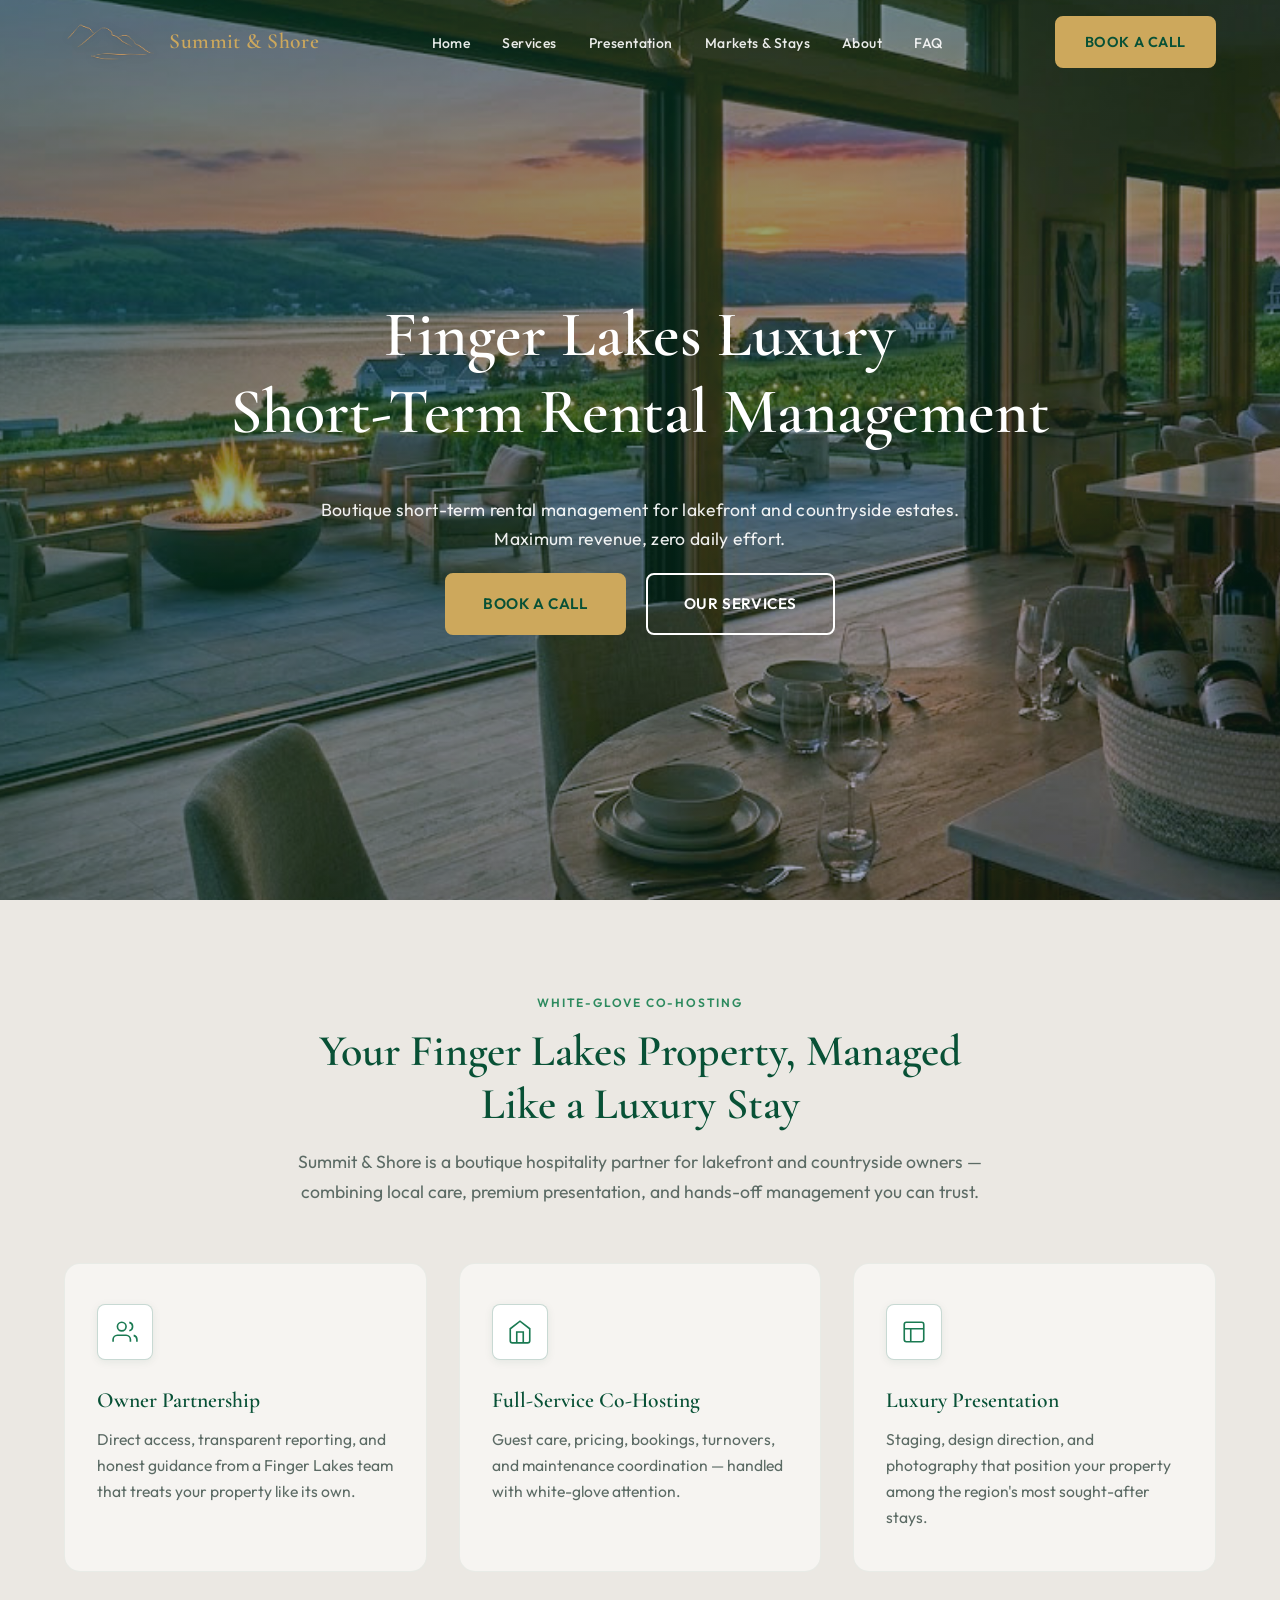
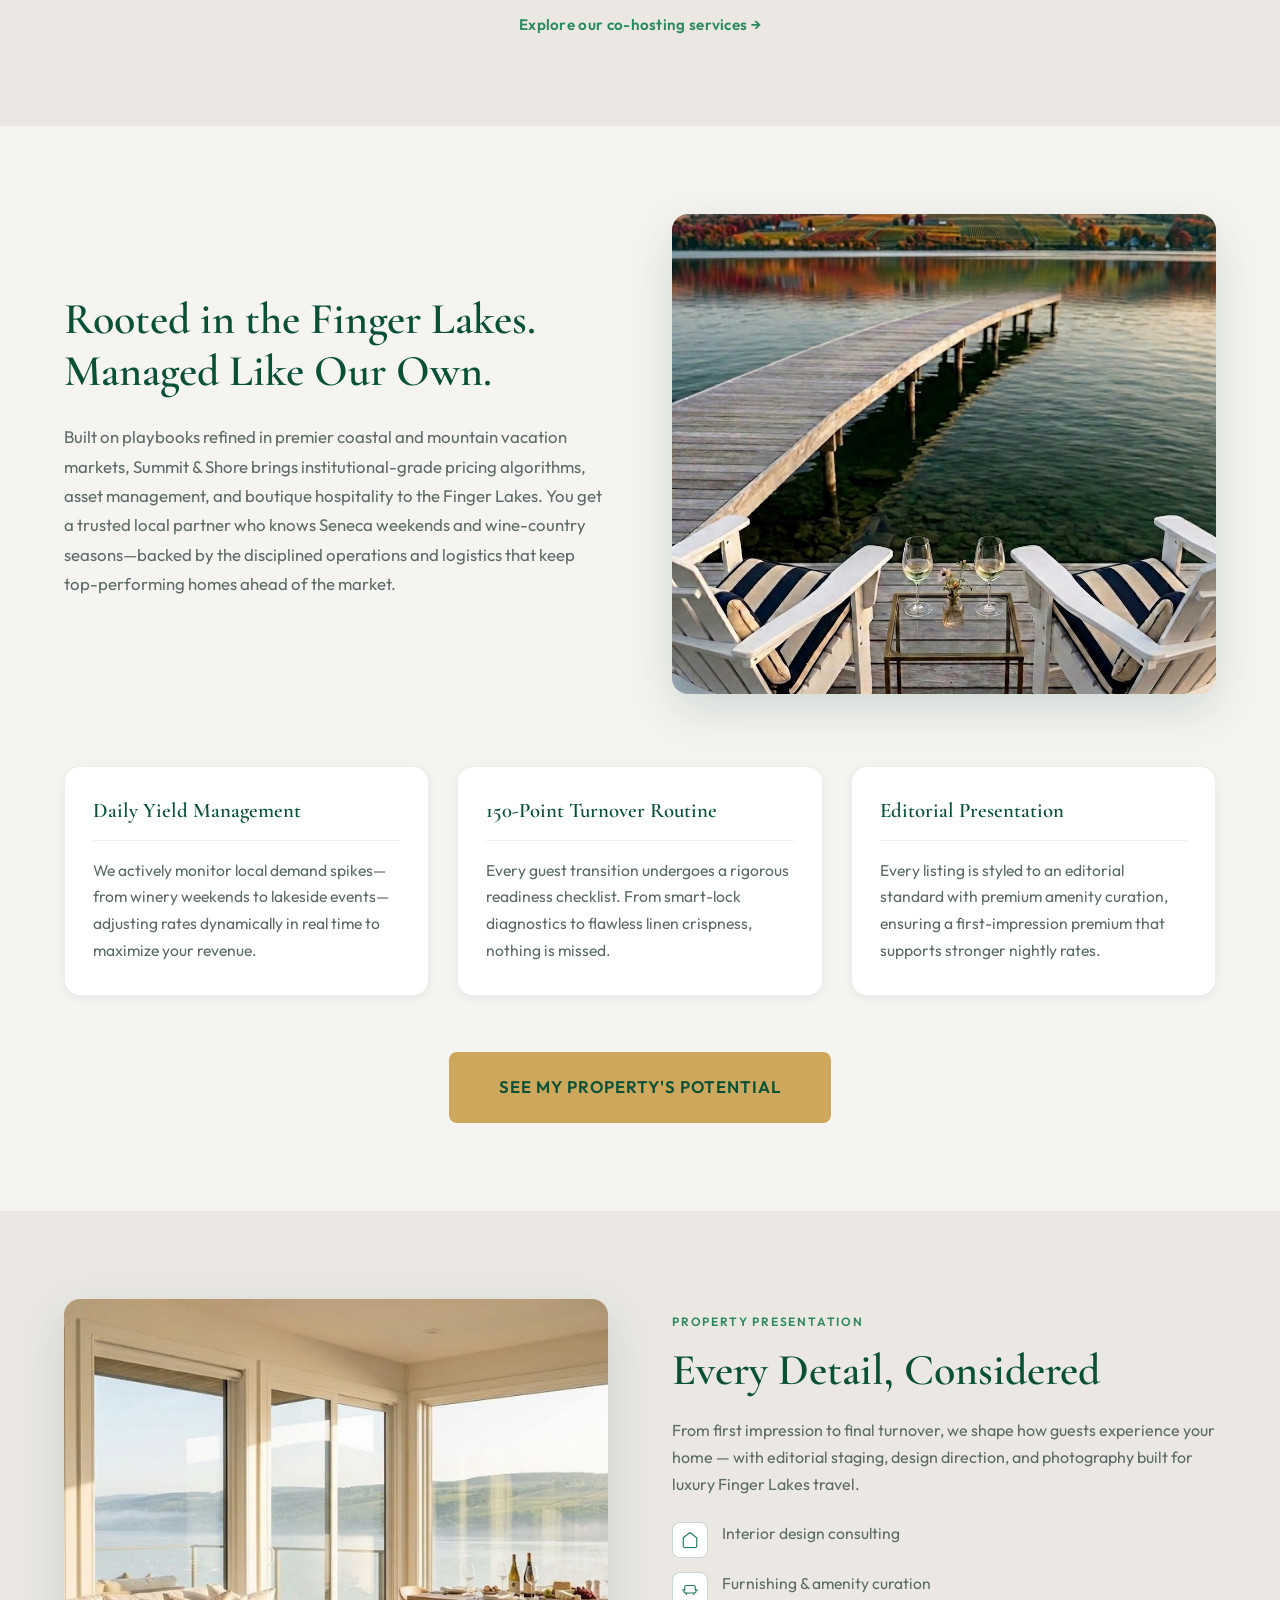
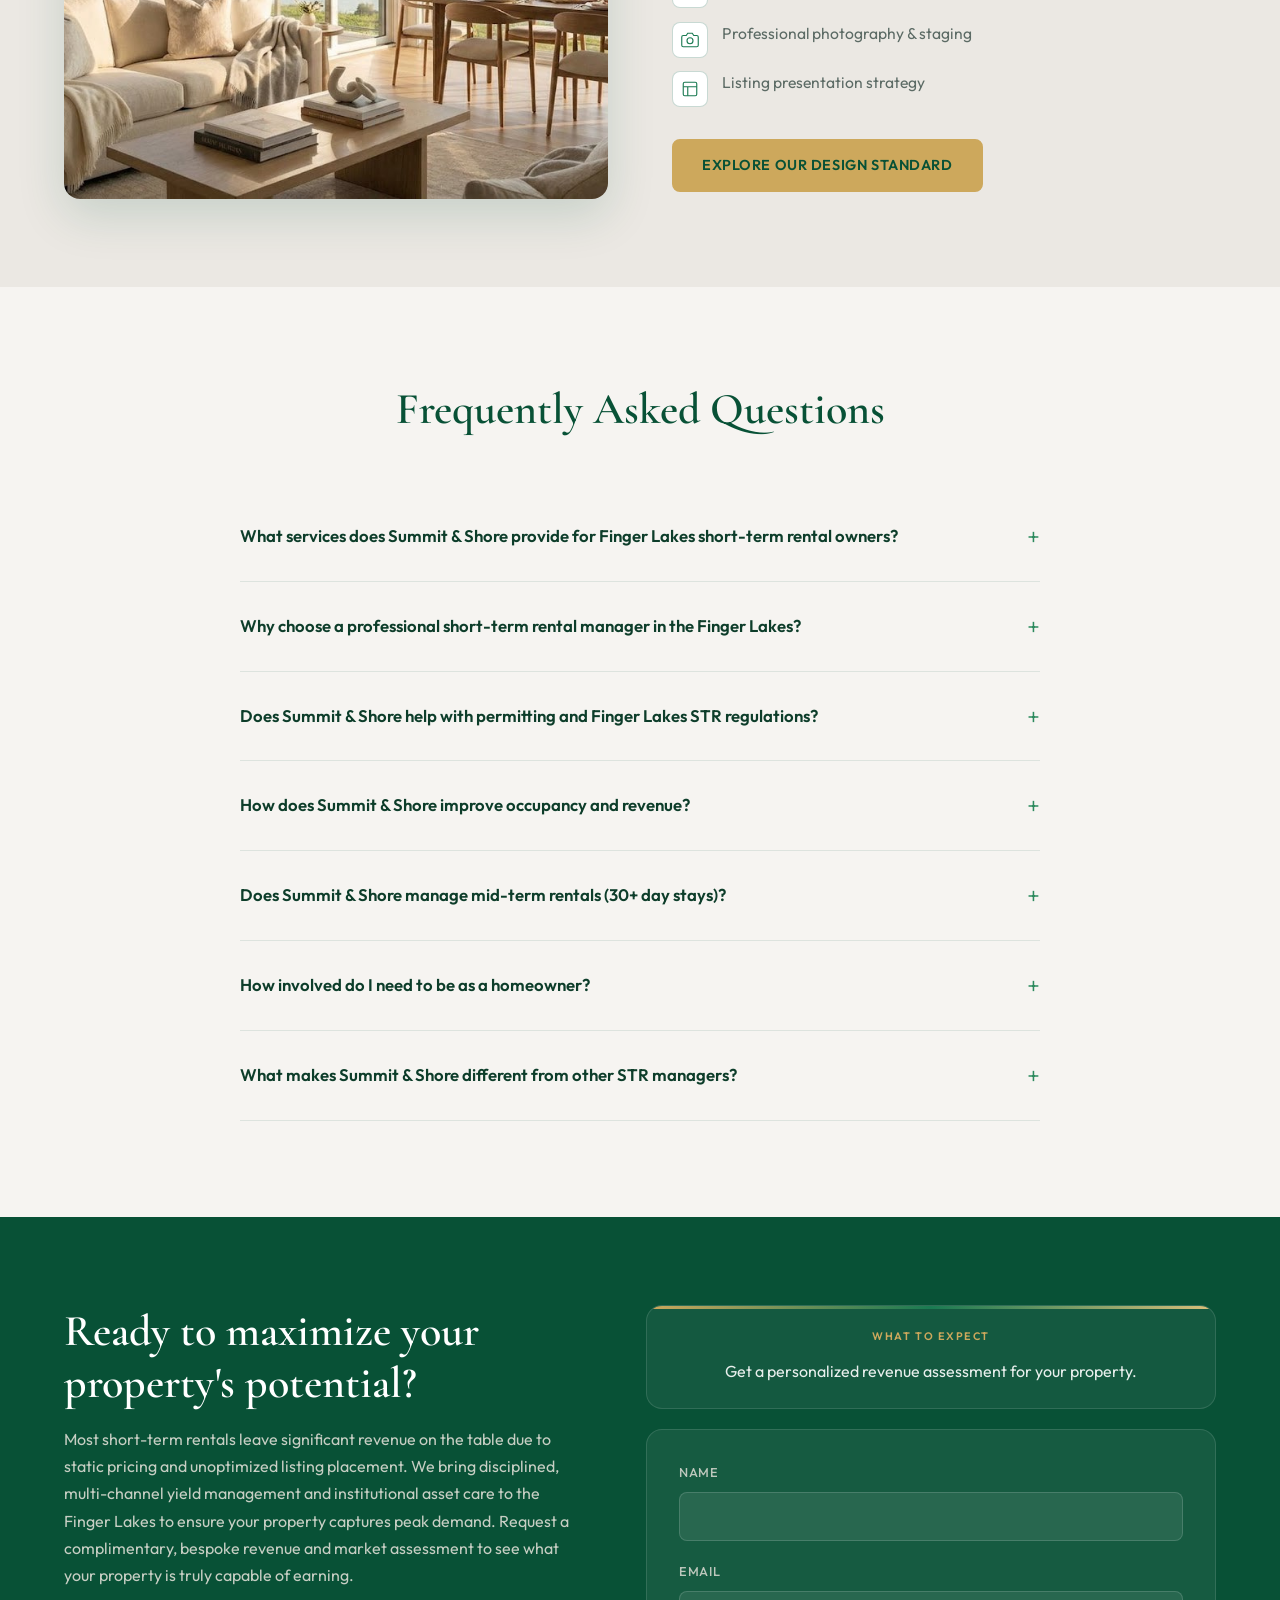
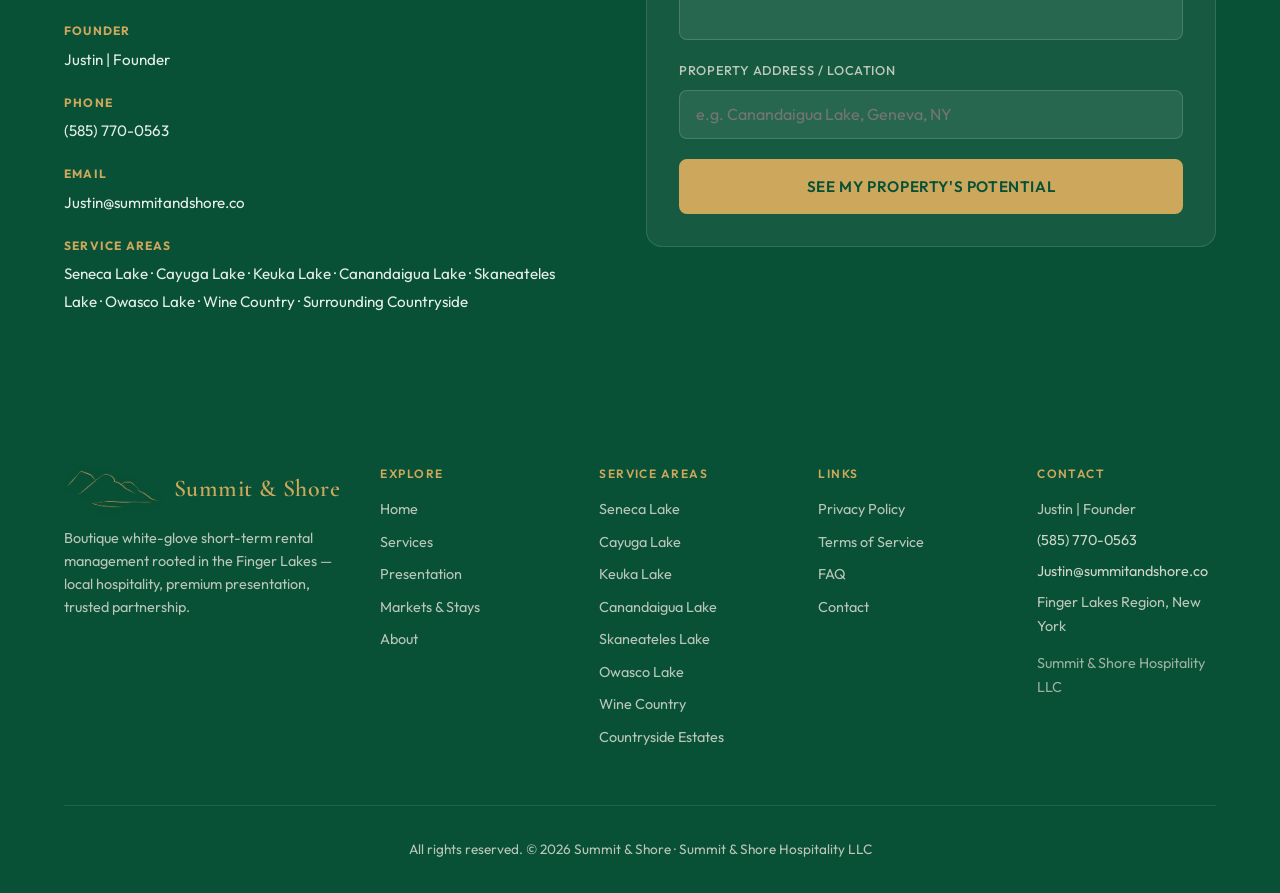
==== index.html @ cdb7ca3e "final changes with owner" ====
<!DOCTYPE html>
<html lang="en">
<head>
  <meta charset="UTF-8">
  <meta name="viewport" content="width=device-width, initial-scale=1.0">
  <meta name="description" content="Summit & Shore — boutique white-glove short-term rental management in the Finger Lakes. Local hospitality, premium presentation, and trusted partnership for lakefront property owners.">
  <title>Summit & Shore | Finger Lakes Short-Term Rental Management</title>
  <link rel="preconnect" href="https://fonts.googleapis.com">
  <link rel="preconnect" href="https://fonts.gstatic.com" crossorigin>
  <link href="https://fonts.googleapis.com/css2?family=Cormorant+Garamond:ital,wght@0,400;0,600;0,700;1,400&family=Outfit:wght@300;400;500;600;700&display=swap" rel="stylesheet">
  <link rel="stylesheet" href="styles.css">
</head>
<body>
  <header class="header" id="header">
    <nav class="nav container">
      <a href="index.html" class="logo">
        <span class="logo-icon-wrap" aria-hidden="true">
          <img src="images/logo-header.png" alt="" class="logo-icon" height="42">
        </span>
        <span class="logo-text">Summit &amp; Shore</span>
      </a>
      <button class="nav-toggle" id="navToggle" aria-label="Toggle menu">
        <span></span><span></span><span></span>
      </button>
      <ul class="nav-links" id="navLinks">
        <li><a href="index.html">Home</a></li>
        <li><a href="services.html">Services</a></li>
        <li><a href="presentation.html">Presentation</a></li>
        <li><a href="markets.html">Markets &amp; Stays</a></li>
        <li><a href="about.html">About</a></li>
        <li><a href="#faq">FAQ</a></li>
      </ul>
      <a href="#contact" class="btn btn-primary nav-cta">Book a Call</a>
    </nav>
  </header>

  <section class="hero" id="home">
    <div class="hero-bg">
      <img
        src="images/Sunset pic homepage.jpg"
        alt="Luxury lakeside vacation rental at sunset with indoor-outdoor living space, fire pit, and vineyard views, Finger Lakes"
        loading="eager"
      >
    </div>
    <div class="hero-overlay"></div>
    <div class="hero-content container">
      <h1>Finger Lakes Luxury<br>Short-Term Rental Management</h1>
      <p class="hero-eyebrow">Boutique short-term rental management for lakefront and countryside estates. Maximum revenue, zero daily effort.</p>
      <div class="hero-actions">
        <a href="#contact" class="btn btn-primary btn-lg">Book a Call</a>
        <a href="services.html" class="btn btn-outline btn-lg">Our Services</a>
      </div>
    </div>
  </section>

  <section class="owner-services section section-alt" id="cohosting">
    <div class="container">
      <div class="section-header centered">
        <span class="section-label">White-Glove Co-Hosting</span>
        <h2>Your Finger Lakes Property, Managed Like a Luxury Stay</h2>
        <p>Summit &amp; Shore is a boutique hospitality partner for lakefront and countryside owners — combining local care, premium presentation, and hands-off management you can trust.</p>
      </div>
      <div class="owner-services-grid">
        <article class="owner-service-card">
          <div class="owner-service-icon">
            <svg viewBox="0 0 24 24" fill="none" stroke="currentColor" stroke-width="1.5"><path d="M17 21v-2a4 4 0 00-4-4H5a4 4 0 00-4 4v2"/><circle cx="9" cy="7" r="4"/><path d="M23 21v-2a4 4 0 00-3-3.87M16 3.13a4 4 0 010 7.75"/></svg>
          </div>
          <h3>Owner Partnership</h3>
          <p>Direct access, transparent reporting, and honest guidance from a Finger Lakes team that treats your property like its own.</p>
        </article>
        <article class="owner-service-card">
          <div class="owner-service-icon">
            <svg viewBox="0 0 24 24" fill="none" stroke="currentColor" stroke-width="1.5"><path d="M3 9l9-7 9 7v11a2 2 0 01-2 2H5a2 2 0 01-2-2z"/><polyline points="9 22 9 12 15 12 15 22"/></svg>
          </div>
          <h3>Full-Service Co-Hosting</h3>
          <p>Guest care, pricing, bookings, turnovers, and maintenance coordination — handled with white-glove attention.</p>
        </article>
        <article class="owner-service-card">
          <div class="owner-service-icon">
            <svg viewBox="0 0 24 24" fill="none" stroke="currentColor" stroke-width="1.5"><rect x="3" y="3" width="18" height="18" rx="2"/><path d="M3 9h18M9 21V9"/></svg>
          </div>
          <h3>Luxury Presentation</h3>
          <p>Staging, design direction, and photography that position your property among the region's most sought-after stays.</p>
        </article>
      </div>
      <p class="owner-services-more"><a href="services.html">Explore our co-hosting services &rarr;</a></p>
    </div>
  </section>

  <section class="intro section" id="advantage">
    <div class="container">
      <div class="intro-grid">
        <div class="intro-content">
          <h2>Rooted in the Finger Lakes. Managed Like Our Own.</h2>
          <p class="intro-lead">Built on playbooks refined in premier coastal and mountain vacation markets, Summit &amp; Shore brings institutional-grade pricing algorithms, asset management, and boutique hospitality to the Finger Lakes. You get a trusted local partner who knows Seneca weekends and wine-country seasons—backed by the disciplined operations and logistics that keep top-performing homes ahead of the market.</p>
        </div>
        <div class="intro-image">
          <img src="images/lake and dock view empty chairs.jpg" alt="Lakefront dock with empty chairs overlooking the water, Finger Lakes" loading="lazy">
        </div>
      </div>

      <div class="advantage-cards-simple">
        <article class="advantage-simple-card">
          <h3>Daily Yield Management</h3>
          <p>We actively monitor local demand spikes—from winery weekends to lakeside events—adjusting rates dynamically in real time to maximize your revenue.</p>
        </article>
        <article class="advantage-simple-card">
          <h3>150-Point Turnover Routine</h3>
          <p>Every guest transition undergoes a rigorous readiness checklist. From smart-lock diagnostics to flawless linen crispness, nothing is missed.</p>
        </article>
        <article class="advantage-simple-card">
          <h3>Editorial Presentation</h3>
          <p>Every listing is styled to an editorial standard with premium amenity curation, ensuring a first-impression premium that supports stronger nightly rates.</p>
        </article>
      </div>

      <div class="intro-cta">
        <a href="#contact" class="btn btn-primary intro-cta-btn">See My Property's Potential</a>
      </div>
    </div>
  </section>

  <!-- Internal revenue tool: preserved for private use; hidden from public navigation -->
  <section class="revenue section section-dark internal-only" id="calculator" aria-hidden="true">
    <div class="container">
      <div class="calculator-intro">
        <span class="section-label">Property Revenue Evaluation</span>
        <h2>Estimate Your Finger Lakes Rental Revenue</h2>
        <p>See how much your lakefront or countryside property could earn as a short-term rental. Adjust the inputs below for a personalized projection — then compare self-management vs. professional co-hosting with Summit &amp; Shore.</p>
      </div>

      <div class="revenue-stats-row">
        <div class="revenue-stat">
          <span class="stat-number">20–30%</span>
          <span class="stat-label">Average revenue increase with our management</span>
        </div>
        <div class="revenue-stat">
          <span class="stat-number">Top 5–10%</span>
          <span class="stat-label">Listing performance target</span>
        </div>
        <div class="revenue-stat">
          <span class="stat-number">24/7</span>
          <span class="stat-label">Guest response &amp; support</span>
        </div>
      </div>

      <div class="calculator-panel">
        <form class="calculator-form" id="propertyCalculator" novalidate>
          <h3>Your Property Details</h3>

          <div class="calc-field">
            <label for="calcMarket">Market / Location</label>
            <select id="calcMarket" name="market" required>
              <option value="seneca">Seneca Lake</option>
              <option value="cayuga">Cayuga Lake</option>
              <option value="keuka">Keuka Lake</option>
              <option value="canandaigua">Canandaigua Lake</option>
              <option value="skaneateles">Skaneateles Lake</option>
              <option value="owasco">Owasco Lake</option>
              <option value="wine">Wine Country (Inland)</option>
              <option value="countryside">Countryside / Rural</option>
            </select>
          </div>

          <div class="calc-row">
            <div class="calc-field">
              <label for="calcBedrooms">Bedrooms</label>
              <select id="calcBedrooms" name="bedrooms">
                <option value="1">1</option>
                <option value="2">2</option>
                <option value="3" selected>3</option>
                <option value="4">4</option>
                <option value="5">5</option>
                <option value="6">6+</option>
              </select>
            </div>
            <div class="calc-field">
              <label for="calcBathrooms">Bathrooms</label>
              <select id="calcBathrooms" name="bathrooms">
                <option value="1">1</option>
                <option value="1.5">1.5</option>
                <option value="2" selected>2</option>
                <option value="2.5">2.5</option>
                <option value="3">3</option>
                <option value="4">4+</option>
              </select>
            </div>
          </div>

          <fieldset class="calc-amenities">
            <legend>Property Features</legend>
            <label class="calc-check">
              <input type="checkbox" id="calcLakefront" name="lakefront">
              <span>Lakefront / Direct water access</span>
            </label>
            <label class="calc-check">
              <input type="checkbox" id="calcDock" name="dock">
              <span>Private dock or beach</span>
            </label>
            <label class="calc-check">
              <input type="checkbox" id="calcHotTub" name="hotTub">
              <span>Hot tub</span>
            </label>
            <label class="calc-check">
              <input type="checkbox" id="calcFirePit" name="firePit">
              <span>Fire pit &amp; outdoor living</span>
            </label>
          </fieldset>

          <div class="calc-slider-field">
            <div class="calc-slider-header">
              <label for="calcOccupancy">Occupancy Rate</label>
              <span class="calc-slider-value" id="calcOccupancyValue">58%</span>
            </div>
            <input type="range" id="calcOccupancy" name="occupancy" min="30" max="85" value="58" step="1">
            <p class="calc-hint">Finger Lakes properties typically range 45–70% annually depending on location and seasonality.</p>
          </div>

          <div class="calc-slider-field">
            <div class="calc-slider-header">
              <label for="calcNightlyRate">Average Nightly Rate</label>
              <span class="calc-slider-value" id="calcNightlyRateValue">$245</span>
            </div>
            <input type="range" id="calcNightlyRate" name="nightlyRate" min="75" max="750" value="245" step="5">
            <p class="calc-hint">Estimated from your market, size, and amenities. Adjust to match your expectations.</p>
          </div>

          <div class="calc-slider-field">
            <div class="calc-slider-header">
              <label for="calcAvgStay">Average Length of Stay</label>
              <span class="calc-slider-value" id="calcAvgStayValue">3.2 nights</span>
            </div>
            <input type="range" id="calcAvgStay" name="avgStay" min="2" max="7" value="3.2" step="0.1">
          </div>

          <button type="button" class="calc-reset btn btn-outline btn-sm" id="calcReset">Reset to market estimate</button>
        </form>

        <div class="calculator-results" id="calculatorResults">
          <h3>Your Revenue Projection</h3>

          <div class="calc-result-primary">
            <span class="calc-result-label">Estimated Gross Annual Revenue</span>
            <span class="calc-result-amount" id="resultGrossAnnual">$51,884</span>
            <span class="calc-result-sub" id="resultGrossMonthly">≈ $4,324 / month</span>
          </div>

          <div class="calc-result-grid">
            <div class="calc-result-item">
              <span class="calc-result-item-label">Booked Nights</span>
              <span class="calc-result-item-value" id="resultBookedNights">212</span>
            </div>
            <div class="calc-result-item">
              <span class="calc-result-item-label">Avg. Nightly Rate</span>
              <span class="calc-result-item-value" id="resultNightlyRate">$245</span>
            </div>
            <div class="calc-result-item">
              <span class="calc-result-item-label">Occupancy</span>
              <span class="calc-result-item-value" id="resultOccupancy">58%</span>
            </div>
            <div class="calc-result-item">
              <span class="calc-result-item-label">Est. Reservations</span>
              <span class="calc-result-item-value" id="resultReservations">66</span>
            </div>
          </div>

          <div class="calc-comparison">
            <div class="calc-comparison-card calc-comparison-self">
              <h4>Self-Managed Estimate</h4>
              <p class="calc-comparison-amount" id="resultSelfNet">$38,913</p>
              <p class="calc-comparison-note">After platform fees, cleaning &amp; upkeep</p>
              <ul class="calc-breakdown" id="resultSelfBreakdown"></ul>
            </div>
            <div class="calc-comparison-card calc-comparison-managed highlight">
              <h4>With Summit &amp; Shore</h4>
              <p class="calc-comparison-amount" id="resultManagedNet">$50,456</p>
              <p class="calc-comparison-note">Includes ~25% revenue uplift from professional management</p>
              <ul class="calc-breakdown" id="resultManagedBreakdown"></ul>
              <p class="calc-uplift" id="resultUplift">+$11,543 more per year vs. self-managed</p>
            </div>
          </div>

          <a href="#contact" class="btn btn-primary btn-lg btn-full">Get a Free Property Revenue Evaluation</a>
          <p class="calc-disclaimer">Estimates are for illustrative purposes based on Finger Lakes market benchmarks. Actual results vary by property condition, regulations, seasonality, and listing quality.</p>
        </div>
      </div>
    </div>
  </section>

  <section class="design section section-alt" id="staging">
    <div class="container">
      <div class="design-grid">
        <div class="design-image">
          <img src="images/living room over looking lake 2.jpg" alt="Living room overlooking the lake at a Finger Lakes vacation rental" loading="lazy">
        </div>
        <div class="design-content">
          <span class="section-label">Property Presentation</span>
          <h2>Every Detail, Considered</h2>
          <p>From first impression to final turnover, we shape how guests experience your home — with editorial staging, design direction, and photography built for luxury Finger Lakes travel.</p>
          <ul class="design-list">
            <li>
              <span class="design-list-icon" aria-hidden="true">
                <svg viewBox="0 0 24 24" fill="none" stroke="currentColor" stroke-width="1.5"><path d="M3 9l9-7 9 7v11a2 2 0 01-2 2H5a2 2 0 01-2-2z"/></svg>
              </span>
              Interior design consulting
            </li>
            <li>
              <span class="design-list-icon" aria-hidden="true">
                <svg viewBox="0 0 24 24" fill="none" stroke="currentColor" stroke-width="1.5" stroke-linecap="round" stroke-linejoin="round">
                  <path d="M4 12v2a2 2 0 002 2h12a2 2 0 002-2v-2"/>
                  <path d="M5 12V8a2 2 0 012-2h10a2 2 0 012 2v4"/>
                  <path d="M7 16v2"/>
                  <path d="M17 16v2"/>
                  <path d="M2 12h2"/>
                  <path d="M20 12h2"/>
                </svg>
              </span>
              Furnishing &amp; amenity curation
            </li>
            <li>
              <span class="design-list-icon" aria-hidden="true">
                <svg viewBox="0 0 24 24" fill="none" stroke="currentColor" stroke-width="1.5"><path d="M23 19a2 2 0 01-2 2H3a2 2 0 01-2-2V8a2 2 0 012-2h4l2-3h6l2 3h4a2 2 0 012 2z"/><circle cx="12" cy="13" r="4"/></svg>
              </span>
              Professional photography &amp; staging
            </li>
            <li>
              <span class="design-list-icon" aria-hidden="true">
                <svg viewBox="0 0 24 24" fill="none" stroke="currentColor" stroke-width="1.5"><rect x="3" y="3" width="18" height="18" rx="2"/><path d="M3 9h18M9 21V9"/></svg>
              </span>
              Listing presentation strategy
            </li>
          </ul>
          <a href="presentation.html" class="btn btn-primary">Explore Our Design Standard</a>
        </div>
      </div>
    </div>
  </section>

  <section class="faq section" id="faq">
    <div class="container">
      <div class="section-header centered">
        <h2>Frequently Asked Questions</h2>
      </div>
      <div class="faq-list">
        <details class="faq-item">
          <summary>What services does Summit & Shore provide for Finger Lakes short-term rental owners?</summary>
          <p>Summit & Shore offers full-service short-term rental management in the Finger Lakes, including dynamic pricing, revenue management, listing optimization, guest communication, cleaning coordination, maintenance, staging, photography, and direct booking strategies. Our goal is to maximize your occupancy and nightly rates while creating a seamless, hands-off experience for property owners.</p>
        </details>
        <details class="faq-item">
          <summary>Why choose a professional short-term rental manager in the Finger Lakes?</summary>
          <p>The Finger Lakes is a competitive vacation rental market with seasonal demand shifts, local regulations, and high guest expectations. A professional manager like Summit & Shore ensures your property stays compliant, ranks well on booking platforms, attracts high-quality guests, and earns stronger year-round revenue through data-driven strategies.</p>
        </details>
        <details class="faq-item">
          <summary>Does Summit & Shore help with permitting and Finger Lakes STR regulations?</summary>
          <p>Yes. We stay up to date with evolving short-term rental regulations across Finger Lakes municipalities and counties. Our team can guide you through the permitting process and ensure your property remains compliant and operating smoothly.</p>
        </details>
        <details class="faq-item">
          <summary>How does Summit & Shore improve occupancy and revenue?</summary>
          <p>We use a combination of dynamic pricing tools, comp-set analysis, seasonal demand forecasting, and customized rate strategies to optimize your revenue. Beyond Airbnb and VRBO, we also drive direct bookings, run targeted SEO and marketing campaigns, and leverage multi-channel distribution to increase occupancy throughout the year.</p>
        </details>
        <details class="faq-item">
          <summary>Does Summit & Shore manage mid-term rentals (30+ day stays)?</summary>
          <p>Yes. We specialize in both short-term and mid-term rental strategies. Mid-term stays are ideal for corporate travelers, wine industry professionals, families relocating to the region, and guests seeking extended lakefront stays. These bookings help stabilize cash flow and reduce turnover costs during shoulder seasons.</p>
        </details>
        <details class="faq-item">
          <summary>How involved do I need to be as a homeowner?</summary>
          <p>Our management is designed to be fully hands-off. We handle guest messaging, turnovers, pricing, maintenance, marketing, and calendar coordination so you can enjoy passive income without the day-to-day workload. You'll receive transparent monthly reporting and real-time visibility into your property's performance.</p>
        </details>
        <details class="faq-item">
          <summary>What makes Summit & Shore different from other STR managers?</summary>
          <p>We focus on boutique-level service, personalized revenue strategies, and direct-booking marketing — not cookie-cutter management. Our team prioritizes property presentation, guest experience, and owner communication, ensuring your home performs as well as (or better than) the top rentals in its neighborhood. We grow your revenue while protecting your asset.</p>
        </details>
      </div>
    </div>
  </section>

  <section class="contact section section-dark" id="contact">
    <div class="container">
      <div class="contact-grid">
        <div class="contact-content">
          <h2>Ready to maximize your property's potential?</h2>
          <p>Most short-term rentals leave significant revenue on the table due to static pricing and unoptimized listing placement. We bring disciplined, multi-channel yield management and institutional asset care to the Finger Lakes to ensure your property captures peak demand. Request a complimentary, bespoke revenue and market assessment to see what your property is truly capable of earning.</p>
          <div class="contact-info">
            <div class="contact-item">
              <strong>Founder</strong>
              <span>Justin | Founder</span>
            </div>
            <div class="contact-item">
              <strong>Phone</strong>
              <a href="tel:+15857700563">(585) 770-0563</a>
            </div>
            <div class="contact-item">
              <strong>Email</strong>
              <a href="mailto:Justin@summitandshore.co">Justin@summitandshore.co</a>
            </div>
            <div class="contact-item">
              <strong>Service Areas</strong>
              <span>Seneca Lake · Cayuga Lake · Keuka Lake · Canandaigua Lake · Skaneateles Lake · Owasco Lake · Wine Country · Surrounding Countryside</span>
            </div>
          </div>
        </div>
        <div class="contact-form-wrap">
        <div class="contact-prelude" aria-label="What to expect when you reach out">
          <div class="contact-prelude-accent" aria-hidden="true"></div>
          <p class="contact-prelude-title">What to expect</p>
          <p class="contact-prelude-body">Get a personalized revenue assessment for your property.</p>
        </div>
        <form
          class="contact-form"
          id="contactForm"
          action="https://formsubmit.co/Justin@summitandshore.co"
          method="POST"
        >
          <input type="hidden" name="_subject" value="Summit &amp; Shore — new website inquiry">
          <input type="hidden" name="_template" value="table">
          <input type="text" name="_honey" class="form-honey" tabindex="-1" autocomplete="off" aria-hidden="true">
          <div class="form-group">
            <label for="name">Name</label>
            <input type="text" id="name" name="name" required>
          </div>
          <div class="form-group">
            <label for="email">Email</label>
            <input type="email" id="email" name="email" required>
          </div>
          <div class="form-group">
            <label for="propertyAddress">Property Address / Location</label>
            <input type="text" id="propertyAddress" name="propertyAddress" placeholder="e.g. Canandaigua Lake, Geneva, NY" required>
          </div>
          <button type="submit" class="btn btn-primary btn-lg btn-full">See My Property's Potential</button>
        </form>
        </div>
      </div>
    </div>
  </section>

  <footer class="footer">
    <div class="container">
      <div class="footer-grid">
        <div class="footer-brand">
          <a href="index.html" class="logo">
            <span class="logo-icon-wrap" aria-hidden="true">
              <img src="images/logo-header.png" alt="" class="logo-icon" height="42">
            </span>
            <span class="logo-text">Summit &amp; Shore</span>
          </a>
          <p>Boutique white-glove short-term rental management rooted in the Finger Lakes — local hospitality, premium presentation, trusted partnership.</p>
        </div>
        <div class="footer-links">
          <h4>Explore</h4>
          <ul>
            <li><a href="index.html">Home</a></li>
            <li><a href="services.html">Services</a></li>
            <li><a href="presentation.html">Presentation</a></li>
            <li><a href="markets.html">Markets &amp; Stays</a></li>
            <li><a href="about.html">About</a></li>
          </ul>
        </div>
        <div class="footer-links">
          <h4>Service Areas</h4>
          <ul>
            <li><a href="markets.html">Seneca Lake</a></li>
            <li><a href="markets.html">Cayuga Lake</a></li>
            <li><a href="markets.html">Keuka Lake</a></li>
            <li><a href="markets.html">Canandaigua Lake</a></li>
            <li><a href="markets.html">Skaneateles Lake</a></li>
            <li><a href="markets.html">Owasco Lake</a></li>
            <li><a href="markets.html">Wine Country</a></li>
            <li><a href="markets.html">Countryside Estates</a></li>
          </ul>
        </div>
        <div class="footer-links">
          <h4>Links</h4>
          <ul>
            <li><a href="#">Privacy Policy</a></li>
            <li><a href="#">Terms of Service</a></li>
            <li><a href="#faq">FAQ</a></li>
            <li><a href="#contact">Contact</a></li>
          </ul>
        </div>
        <div class="footer-contact">
          <h4>Contact</h4>
          <p>Justin | Founder</p>
          <p><a href="tel:+15857700563">(585) 770-0563</a></p>
          <p><a href="mailto:Justin@summitandshore.co">Justin@summitandshore.co</a></p>
          <p>Finger Lakes Region, New York</p>
          <p class="footer-legal-name">Summit &amp; Shore Hospitality LLC</p>
        </div>
      </div>
      <div class="footer-bottom">
        <p>All rights reserved. © 2026 Summit &amp; Shore · Summit &amp; Shore Hospitality LLC</p>
      </div>
    </div>
  </footer>

  <script src="script.js"></script>
</body>
</html>
---- styles.css ----
/* Summit & Shore — Finger Lakes STR Co-Hosting */

:root {
  /* Deep green + gold foundation */
  --color-green: #085136;
  --color-deep: #085136;
  --color-green-elevated: #0a6844;

  /* Green accents */
  --color-lake: #1a7a52;
  --color-teal: #2d8a5e;
  --color-teal-soft: rgba(8, 81, 54, 0.12);
  --color-teal-border: rgba(8, 81, 54, 0.22);

  /* Premium accents */
  --color-gold: #cda85c;
  --color-gold-light: #dbbf7a;

  /* Surfaces */
  --color-cream: #f6f4f1;
  --color-sand: #ebe8e3;
  --color-white: #ffffff;
  --color-sage: #6b8f71;

  /* Typography */
  --color-text: #0d3d2a;
  --color-text-muted: #5c6b65;

  /* RGB helpers */
  --rgb-green: 8, 81, 54;
  --rgb-lake: 26, 122, 82;
  --rgb-teal: 45, 138, 94;
  --rgb-gold: 205, 168, 92;

  --font-display: 'Cormorant Garamond', Georgia, serif;
  --font-body: 'Outfit', system-ui, sans-serif;

  --shadow-sm: 0 2px 8px rgba(var(--rgb-green), 0.08);
  --shadow-md: 0 8px 32px rgba(var(--rgb-green), 0.12);
  --shadow-lg: 0 16px 48px rgba(var(--rgb-green), 0.16);

  --radius: 8px;
  --radius-lg: 16px;
  --transition: 0.3s cubic-bezier(0.4, 0, 0.2, 1);
}

*, *::before, *::after {
  box-sizing: border-box;
  margin: 0;
  padding: 0;
}

html {
  scroll-behavior: smooth;
}

#home,
#cohosting,
#advantage,
#staging,
#faq,
#contact {
  scroll-margin-top: 5.75rem;
}

body {
  font-family: var(--font-body);
  font-size: 1rem;
  line-height: 1.7;
  color: var(--color-text);
  background: var(--color-cream);
  overflow-x: hidden;
}

img {
  max-width: 100%;
  height: auto;
  display: block;
}

a {
  color: inherit;
  text-decoration: none;
}

ul {
  list-style: none;
}

.container {
  width: 100%;
  max-width: 1200px;
  margin: 0 auto;
  padding: 0 1.5rem;
}

/* Typography */
h1, h2, h3, h4 {
  font-family: var(--font-display);
  font-weight: 600;
  line-height: 1.2;
  color: var(--color-deep);
}

h1 { font-size: clamp(2.5rem, 6vw, 4rem); }
h2 { font-size: clamp(2rem, 4vw, 2.75rem); }
h3 { font-size: clamp(1.35rem, 2.5vw, 1.75rem); }

.section {
  padding: 5.5rem 0;
}

.section-dark {
  background: var(--color-deep);
  color: var(--color-sand);
}

.section-dark h2,
.section-dark h3 {
  color: var(--color-white);
}

.section-alt {
  background: var(--color-sand);
}

.section-label {
  display: inline-block;
  font-size: 0.75rem;
  font-weight: 600;
  letter-spacing: 0.15em;
  text-transform: uppercase;
  color: var(--color-teal);
  margin-bottom: 0.75rem;
}

.section-dark .section-label,
.hero-eyebrow {
  color: var(--color-gold);
}

.section-header {
  max-width: 720px;
  margin-bottom: 3.5rem;
}

.owner-services .section-header p {
  max-width: 58ch;
  margin-left: auto;
  margin-right: auto;
}

.section-header.centered {
  text-align: center;
  margin-left: auto;
  margin-right: auto;
}

.section-header p {
  margin-top: 1rem;
  color: var(--color-text-muted);
  font-size: 1.1rem;
}

.section-dark .section-header p {
  color: rgba(232, 228, 220, 0.8);
}

.section-cta {
  text-align: center;
  margin-top: 3rem;
}

/* Buttons */
.btn {
  display: inline-flex;
  align-items: center;
  justify-content: center;
  padding: 0.75rem 1.75rem;
  font-family: var(--font-body);
  font-size: 0.9rem;
  font-weight: 600;
  letter-spacing: 0.04em;
  text-transform: uppercase;
  border-radius: var(--radius);
  border: 2px solid transparent;
  cursor: pointer;
  transition: var(--transition);
}

.btn-primary {
  background: var(--color-gold);
  color: var(--color-deep);
  border-color: var(--color-gold);
}

.btn-primary:hover {
  background: var(--color-gold-light);
  border-color: var(--color-gold-light);
  transform: translateY(-2px);
  box-shadow: var(--shadow-md);
}

.btn-outline {
  background: transparent;
  color: var(--color-white);
  border-color: var(--color-white);
}

.btn-outline:hover {
  background: var(--color-white);
  color: var(--color-deep);
}

.btn-lg {
  padding: 1rem 2.25rem;
  font-size: 0.95rem;
}

.btn-full {
  width: 100%;
}

/* Header */
.header {
  position: fixed;
  top: 0;
  left: 0;
  right: 0;
  z-index: 1000;
  padding: 1rem 0;
  transition: var(--transition);
}

.header.scrolled {
  background: rgba(var(--rgb-green), 0.97);
  backdrop-filter: blur(12px);
  box-shadow: var(--shadow-sm);
  padding: 0.75rem 0;
}

.nav {
  display: flex;
  align-items: center;
  justify-content: space-between;
  gap: 2rem;
}

.logo {
  display: flex;
  align-items: center;
  gap: 0.75rem;
  color: var(--color-white);
  flex-shrink: 0;
}

.logo-icon-wrap {
  flex-shrink: 0;
  display: flex;
  align-items: center;
  line-height: 0;
  filter: drop-shadow(0 1px 4px rgba(0, 0, 0, 0.25));
}

.logo-icon {
  height: 42px;
  width: auto;
  max-width: none;
  object-fit: contain;
  object-position: left center;
  display: block;
}

/* Internal tools — preserved in markup, hidden from public UX */
.internal-only {
  display: none !important;
}

.logo-mark {
  display: flex;
  align-items: center;
  justify-content: center;
  width: 42px;
  height: 42px;
  background: var(--color-gold);
  color: var(--color-deep);
  font-family: var(--font-display);
  font-size: 1rem;
  font-weight: 700;
  border-radius: var(--radius);
}

.logo-text {
  font-family: var(--font-display);
  font-size: 1.35rem;
  font-weight: 600;
  letter-spacing: 0.02em;
  line-height: 1;
  color: var(--color-gold);
  white-space: nowrap;
}

.nav-links {
  display: flex;
  align-items: center;
  gap: 2rem;
}

.nav-links a {
  color: rgba(255, 255, 255, 0.9);
  font-size: 0.875rem;
  font-weight: 500;
  letter-spacing: 0.03em;
  transition: color var(--transition);
}

.nav-links a:hover {
  color: var(--color-gold-light);
}

.nav-links a[aria-current="page"] {
  color: var(--color-gold);
}

.nav-dropdown {
  position: relative;
}

.dropdown-menu {
  position: absolute;
  top: 100%;
  left: 50%;
  transform: translateX(-50%) translateY(8px);
  min-width: 200px;
  background: var(--color-white);
  border-radius: var(--radius);
  box-shadow: var(--shadow-lg);
  padding: 0.5rem 0;
  opacity: 0;
  visibility: hidden;
  transition: var(--transition);
}

.nav-dropdown:hover .dropdown-menu {
  opacity: 1;
  visibility: visible;
  transform: translateX(-50%) translateY(0);
}

.dropdown-menu a {
  display: block;
  padding: 0.6rem 1.25rem;
  color: var(--color-text);
  font-size: 0.85rem;
}

.dropdown-menu a:hover {
  background: var(--color-cream);
  color: var(--color-teal);
}

.nav-cta {
  flex-shrink: 0;
}

.nav-toggle {
  display: none;
  flex-direction: column;
  gap: 5px;
  background: none;
  border: none;
  cursor: pointer;
  padding: 4px;
  position: relative;
  z-index: 1002;
}

.nav-toggle span {
  display: block;
  width: 24px;
  height: 2px;
  background: var(--color-white);
  transition: var(--transition);
}

.nav-toggle.active span:nth-child(1) {
  transform: rotate(45deg) translate(5px, 5px);
}

.nav-toggle.active span:nth-child(2) {
  opacity: 0;
}

.nav-toggle.active span:nth-child(3) {
  transform: rotate(-45deg) translate(5px, -5px);
}

body.menu-open {
  overflow: hidden;
}

/* Hero */
.hero {
  position: relative;
  min-height: 100vh;
  display: flex;
  align-items: center;
  justify-content: center;
  overflow: hidden;
}

.hero-bg {
  position: absolute;
  inset: 0;
  overflow: hidden;
}

.hero-bg img {
  width: 100%;
  height: 100%;
  object-fit: cover;
  transform: scale(1.05);
  animation: heroZoom 20s ease-in-out infinite alternate;
}

@keyframes heroZoom {
  from { transform: scale(1.05); }
  to { transform: scale(1.12); }
}

.hero-overlay {
  position: absolute;
  inset: 0;
  background: linear-gradient(
    135deg,
    rgba(var(--rgb-green), 0.52) 0%,
    rgba(var(--rgb-green), 0.38) 55%,
    rgba(var(--rgb-green), 0.22) 100%
  );
}

.hero-content {
  position: relative;
  z-index: 1;
  text-align: center;
  padding: 9rem 1.5rem 7rem;
  max-width: 900px;
}

.hero-eyebrow {
  font-size: clamp(0.95rem, 2vw, 1.1rem);
  font-weight: 400;
  letter-spacing: 0.02em;
  text-transform: none;
  line-height: 1.65;
  margin-bottom: 1.5rem;
  max-width: 40rem;
  margin-left: auto;
  margin-right: auto;
  color: rgba(255, 255, 255, 0.92);
}

.hero h1 {
  color: var(--color-white);
  margin-bottom: 1.5rem;
}

.hero h1:has(+ .hero-eyebrow) {
  margin-bottom: 0;
}

.hero h1 + .hero-eyebrow {
  margin-top: 2.75rem;
  margin-bottom: 1.25rem;
}

.hero-subtitle {
  font-size: 1.2rem;
  color: rgba(255, 255, 255, 0.9);
  max-width: 600px;
  margin: 0 auto 2.5rem;
  line-height: 1.8;
}

.hero-actions {
  display: flex;
  gap: 1.25rem;
  justify-content: center;
  flex-wrap: wrap;
  margin-top: 0.25rem;
}

/* Intro */
.intro-grid {
  display: grid;
  grid-template-columns: 1fr 1fr;
  gap: 4rem;
  align-items: center;
}

.intro-content h2 {
  margin-bottom: 1.5rem;
}

.intro-content p {
  color: var(--color-text-muted);
  margin-bottom: 1rem;
}

.intro-quote {
  font-family: var(--font-display);
  font-size: clamp(1.2rem, 2.5vw, 1.45rem);
  font-style: italic;
  color: var(--color-deep);
  line-height: 1.5;
  margin: 1.25rem 0 1.5rem;
  padding-left: 1.25rem;
  border-left: 3px solid var(--color-gold);
  max-width: 38ch;
}

.intro-lead {
  font-size: 1.05rem;
  line-height: 1.75;
  max-width: 52ch;
}

.intro-secondary {
  font-size: 0.98rem;
  line-height: 1.7;
  max-width: 52ch;
}

.intro-cta {
  display: flex;
  justify-content: center;
  margin-top: 3.5rem;
}

.intro-cta-btn {
  padding: 1.2rem 3rem;
  font-size: 1.05rem;
  letter-spacing: 0.06em;
}

.intro-image {
  border-radius: var(--radius-lg);
  overflow: hidden;
  box-shadow: var(--shadow-lg);
}

.intro-image img {
  width: 100%;
  height: 480px;
  object-fit: cover;
  object-position: center 42%;
}

/* Shared pillar cards (services, about) */
.pillars-grid {
  display: grid;
  grid-template-columns: repeat(3, 1fr);
  gap: 2rem;
  margin-top: 4rem;
}

.pillar-card {
  background: var(--color-white);
  border: 1px solid rgba(var(--rgb-green), 0.08);
  border-radius: var(--radius-lg);
  padding: 2rem;
  box-shadow: var(--shadow-sm);
  transition: transform 0.25s ease, box-shadow 0.25s ease;
}

.pillar-card:hover {
  transform: translateY(-4px);
  box-shadow: var(--shadow-md);
}

.pillar-icon {
  width: 48px;
  height: 48px;
  display: flex;
  align-items: center;
  justify-content: center;
  background: var(--color-teal-soft);
  border-radius: var(--radius);
  color: var(--color-lake);
  margin-bottom: 1.25rem;
}

.pillar-icon svg {
  width: 24px;
  height: 24px;
}

.pillar-card h3 {
  font-size: 1.25rem;
  margin-bottom: 0.75rem;
}

.pillar-card p {
  color: var(--color-text-muted);
  font-size: 0.98rem;
  line-height: 1.6;
}

/* Strategic advantage — simple cards */
.advantage-cards-simple {
  display: grid;
  grid-template-columns: repeat(3, 1fr);
  gap: 1.75rem;
  align-items: stretch;
  margin-top: 4.5rem;
}

.advantage-simple-card {
  display: flex;
  flex-direction: column;
  background: var(--color-white);
  border: 1px solid rgba(var(--rgb-green), 0.08);
  border-radius: var(--radius-lg);
  padding: 2rem 1.75rem;
  box-shadow: var(--shadow-sm);
  transition: transform 0.3s ease, box-shadow 0.3s ease;
}

.advantage-simple-card:hover {
  transform: translateY(-4px);
  box-shadow: var(--shadow-md);
}

.advantage-simple-card h3 {
  font-size: 1.3rem;
  margin-bottom: 1rem;
  padding-bottom: 1rem;
  border-bottom: 1px solid rgba(var(--rgb-green), 0.08);
}

.advantage-simple-card p {
  color: var(--color-text-muted);
  font-size: 0.98rem;
  line-height: 1.7;
  margin: 0;
  flex-grow: 1;
}

.visual-card {
  position: relative;
  display: flex;
  flex-direction: column;
  background: var(--color-white);
  border: 1px solid rgba(var(--rgb-green), 0.08);
  border-radius: var(--radius-lg);
  overflow: hidden;
  box-shadow: var(--shadow-sm);
  transition: box-shadow 0.35s ease, transform 0.35s ease;
}

.visual-card:hover {
  box-shadow: var(--shadow-md);
}

.visual-card-accent {
  height: 3px;
  background: linear-gradient(90deg, var(--color-deep) 0%, var(--color-lake) 55%, var(--color-gold) 100%);
}

.visual-card-header {
  padding: 1.35rem 1.35rem 0;
}

.visual-card-label {
  display: block;
  font-size: 0.65rem;
  font-weight: 600;
  letter-spacing: 0.14em;
  text-transform: uppercase;
  color: var(--color-teal);
  margin-bottom: 0.5rem;
}

.visual-card-headline {
  font-family: var(--font-display);
  font-size: 1.35rem;
  font-weight: 600;
  font-style: italic;
  color: var(--color-deep);
  line-height: 1.3;
}

.visual-card-body {
  padding: 1.15rem 1.35rem 0.5rem;
  flex: 1;
}

.visual-card-details {
  margin-top: auto;
  border-top: 1px solid rgba(var(--rgb-green), 0.08);
}

.visual-card-details summary {
  padding: 0.9rem 1.35rem;
  font-size: 0.72rem;
  font-weight: 600;
  letter-spacing: 0.08em;
  text-transform: uppercase;
  color: var(--color-teal);
  cursor: pointer;
  list-style: none;
  display: flex;
  align-items: center;
  justify-content: space-between;
  gap: 0.75rem;
  transition: color var(--transition), background var(--transition);
}

.visual-card-details summary::-webkit-details-marker {
  display: none;
}

.visual-card-details summary::after {
  content: '+';
  font-size: 1.15rem;
  font-weight: 300;
  color: var(--color-lake);
  line-height: 1;
  transition: transform var(--transition), color var(--transition);
}

.visual-card-details[open] summary::after {
  transform: rotate(45deg);
  color: var(--color-gold);
}

.visual-card-details summary:hover {
  color: var(--color-lake);
  background: rgba(var(--rgb-green), 0.03);
}

.visual-card-details summary:focus {
  outline: none;
}

.visual-card-details summary:focus-visible {
  outline: 2px solid var(--color-gold);
  outline-offset: -2px;
}

.visual-card-details-inner {
  padding: 0 1.35rem 1.25rem;
  font-size: 0.88rem;
  line-height: 1.6;
  color: var(--color-text-muted);
}

.visual-card-details-inner > p:first-child {
  margin-bottom: 0.85rem;
  color: var(--color-text);
}

.visual-card-details-note {
  margin-top: 0.85rem;
  font-size: 0.82rem;
  line-height: 1.55;
}

.visual-card-link {
  display: inline-block;
  margin-top: 1rem;
  font-size: 0.72rem;
  font-weight: 600;
  letter-spacing: 0.08em;
  text-transform: uppercase;
  color: var(--color-teal);
  transition: color var(--transition);
}

.visual-card-link:hover {
  color: var(--color-lake);
}

.turnover-detail-list {
  margin: 0.75rem 0 0;
  padding: 0;
  list-style: none;
}

.turnover-detail-list li {
  position: relative;
  padding: 0.45rem 0 0.45rem 1rem;
  border-bottom: 1px solid rgba(var(--rgb-green), 0.06);
  font-size: 0.84rem;
  line-height: 1.5;
}

.turnover-detail-list li::before {
  content: '';
  position: absolute;
  left: 0;
  top: 0.85em;
  width: 4px;
  height: 4px;
  border-radius: 50%;
  background: var(--color-gold);
}

.turnover-detail-list li:last-child {
  border-bottom: none;
}

.turnover-detail-list strong {
  color: var(--color-deep);
  font-weight: 600;
}

.pricing-chart-labels {
  display: flex;
  justify-content: space-between;
  font-size: 0.65rem;
  letter-spacing: 0.06em;
  text-transform: uppercase;
  color: var(--color-text-muted);
  margin-bottom: 0.5rem;
}

.pricing-chart-svg {
  width: 100%;
  height: 100px;
  display: block;
}

.pricing-line {
  fill: none;
  stroke-width: 2;
  stroke-linecap: round;
  stroke-linejoin: round;
}

.pricing-line--static {
  stroke: rgba(var(--rgb-green), 0.22);
  stroke-dasharray: 6 4;
}

.pricing-line--dynamic {
  stroke: var(--color-lake);
  stroke-width: 2.5;
}

.pricing-area {
  fill: rgba(var(--rgb-lake), 0.1);
}

.pricing-peak {
  fill: var(--color-gold);
}

.pricing-stats {
  display: grid;
  grid-template-columns: 1fr 1fr;
  gap: 0.75rem;
  margin-top: 0.85rem;
}

.pricing-stat {
  padding: 0.65rem 0.75rem;
  background: var(--color-cream);
  border-radius: var(--radius);
  border: 1px solid rgba(var(--rgb-green), 0.06);
  text-align: center;
}

.pricing-stat-value {
  display: block;
  font-family: var(--font-display);
  font-size: 1.35rem;
  font-weight: 600;
  color: var(--color-deep);
  line-height: 1.2;
}

.pricing-stat-label {
  display: block;
  font-size: 0.65rem;
  letter-spacing: 0.06em;
  text-transform: uppercase;
  color: var(--color-text-muted);
  margin-top: 0.2rem;
}

.pricing-chart-legend {
  display: flex;
  gap: 1.25rem;
  margin-top: 0.85rem;
  font-size: 0.75rem;
  color: var(--color-text-muted);
}

.pricing-legend-item {
  display: inline-flex;
  align-items: center;
  gap: 0.4rem;
}

.pricing-legend-swatch {
  display: inline-block;
  width: 18px;
  height: 2px;
  border-radius: 1px;
}

.pricing-legend-swatch--static {
  background: rgba(var(--rgb-green), 0.25);
}

.pricing-legend-swatch--dynamic {
  background: var(--color-lake);
}

.turnover-flow {
  display: flex;
  flex-direction: column;
  gap: 0;
  margin: 0;
  padding: 0;
  list-style: none;
}

.turnover-badge {
  margin: 0 0 1rem;
  font-size: 0.72rem;
  font-weight: 600;
  letter-spacing: 0.1em;
  text-transform: uppercase;
  color: var(--color-text-muted);
}

.turnover-badge span {
  display: inline-block;
  padding: 0.3rem 0.65rem;
  margin-right: 0.35rem;
  background: rgba(var(--rgb-gold), 0.15);
  border: 1px solid rgba(var(--rgb-gold), 0.35);
  border-radius: 999px;
  color: var(--color-deep);
}

.turnover-flow--compact .turnover-flow-step {
  display: flex;
  align-items: center;
  gap: 0.75rem;
  position: relative;
  padding: 0.4rem 0;
}

.turnover-flow--compact .turnover-flow-step:not(:last-child)::after {
  content: '';
  position: absolute;
  left: 17px;
  top: 2.35rem;
  width: 1px;
  height: calc(100% - 0.25rem);
  background: linear-gradient(to bottom, var(--color-teal-border), transparent);
}

.turnover-flow-step--final .turnover-flow-icon {
  background: rgba(var(--rgb-gold), 0.15);
  border-color: rgba(var(--rgb-gold), 0.4);
  color: var(--color-deep);
}

.turnover-flow-icon {
  flex-shrink: 0;
  width: 36px;
  height: 36px;
  display: flex;
  align-items: center;
  justify-content: center;
  background: var(--color-cream);
  border: 1px solid var(--color-teal-border);
  border-radius: var(--radius);
  color: var(--color-lake);
}

.turnover-flow-icon svg {
  width: 18px;
  height: 18px;
}

.turnover-flow--compact .turnover-flow-label {
  font-size: 0.88rem;
  font-weight: 600;
  color: var(--color-deep);
  letter-spacing: 0.02em;
}

.presentation-compare {
  display: grid;
  grid-template-columns: 1fr 1fr;
  gap: 0.5rem;
}

.presentation-compare-panel {
  position: relative;
  border-radius: var(--radius);
  overflow: hidden;
  aspect-ratio: 3 / 4;
  background: var(--color-sand);
  box-shadow: inset 0 0 0 1px rgba(var(--rgb-green), 0.06);
}

.presentation-compare-panel img {
  width: 100%;
  height: 100%;
  object-fit: cover;
  display: block;
}

.presentation-compare-tag {
  position: absolute;
  top: 0.5rem;
  left: 0.5rem;
  z-index: 1;
  font-size: 0.6rem;
  font-weight: 600;
  letter-spacing: 0.1em;
  text-transform: uppercase;
  padding: 0.25rem 0.5rem;
  border-radius: 4px;
  background: rgba(255, 255, 255, 0.92);
  color: var(--color-deep);
  box-shadow: 0 1px 4px rgba(0, 0, 0, 0.12);
}

.presentation-compare-panel--after .presentation-compare-tag {
  background: rgba(var(--rgb-green), 0.88);
  color: var(--color-gold-light);
}

.owner-services-grid {
  display: grid;
  grid-template-columns: repeat(3, 1fr);
  gap: 2rem;
  align-items: stretch;
}

.owner-service-card {
  display: flex;
  flex-direction: column;
  height: 100%;
  background: var(--color-cream);
  border-radius: var(--radius-lg);
  padding: 2.5rem 2rem;
  border: 1px solid rgba(var(--rgb-green), 0.06);
  transition: transform 0.3s ease, box-shadow 0.3s ease;
}

.owner-service-card:hover {
  transform: translateY(-4px);
  box-shadow: var(--shadow-md);
}

.owner-service-icon {
  width: 56px;
  height: 56px;
  display: flex;
  align-items: center;
  justify-content: center;
  background: var(--color-white);
  border-radius: var(--radius);
  color: var(--color-lake);
  margin-bottom: 1.75rem;
  box-shadow: var(--shadow-sm);
  border: 1px solid var(--color-teal-border);
  transition: border-color 0.3s ease, color 0.3s ease;
}

.owner-service-card:hover .owner-service-icon {
  border-color: rgba(var(--rgb-gold), 0.45);
  color: var(--color-deep);
}

.owner-service-icon svg {
  width: 26px;
  height: 26px;
}

.owner-service-card h3 {
  font-size: 1.35rem;
  margin-bottom: 0.85rem;
}

.owner-service-card p {
  color: var(--color-text-muted);
  line-height: 1.65;
  flex-grow: 1;
  font-size: 0.98rem;
}

.credibility-callout {
  text-align: center;
  max-width: 820px;
  margin: 0 auto;
  padding: 3.5rem 2.5rem;
  background: var(--color-white);
  border-radius: var(--radius-lg);
  box-shadow: var(--shadow-md);
  border: 1px solid rgba(var(--rgb-green), 0.08);
}

.credibility-callout h2 {
  font-size: clamp(1.75rem, 4vw, 2.5rem);
  margin-bottom: 1.5rem;
}

.credibility-quote {
  font-family: var(--font-display);
  font-size: clamp(1.15rem, 2.5vw, 1.45rem);
  font-style: italic;
  color: var(--color-deep);
  line-height: 1.6;
  margin: 0 0 1.25rem;
  padding: 0;
  border: none;
}

.credibility-subtext {
  color: var(--color-text-muted);
  font-size: 1.05rem;
  line-height: 1.7;
  max-width: 640px;
  margin: 0 auto;
}

/* Services */
.services-grid {
  display: grid;
  grid-template-columns: repeat(auto-fill, minmax(280px, 1fr));
  gap: 1.5rem;
}

.service-card {
  background: rgba(255, 255, 255, 0.05);
  border: 1px solid rgba(255, 255, 255, 0.1);
  border-radius: var(--radius-lg);
  padding: 1.75rem;
  transition: var(--transition);
}

.service-card:hover {
  background: rgba(255, 255, 255, 0.08);
  border-color: var(--color-gold);
  transform: translateY(-4px);
}

.service-icon {
  width: 48px;
  height: 48px;
  margin-bottom: 1rem;
  color: var(--color-gold);
}

.service-icon svg {
  width: 100%;
  height: 100%;
}

.service-card h3 {
  font-size: 1.15rem;
  margin-bottom: 0.75rem;
}

.service-card p {
  font-size: 0.9rem;
  color: rgba(232, 228, 220, 0.75);
  line-height: 1.6;
}

/* Features */
.features-grid {
  display: grid;
  grid-template-columns: repeat(2, 1fr);
  gap: 2rem;
}

.feature-card {
  background: var(--color-white);
  border-radius: var(--radius-lg);
  overflow: hidden;
  box-shadow: var(--shadow-sm);
  transition: var(--transition);
}

.feature-card:hover {
  box-shadow: var(--shadow-lg);
  transform: translateY(-4px);
}

.feature-image {
  height: 220px;
  overflow: hidden;
}

.feature-image img {
  width: 100%;
  height: 100%;
  object-fit: cover;
  transition: transform 0.6s ease;
}

.feature-card:hover .feature-image img {
  transform: scale(1.05);
}

.feature-content {
  padding: 1.75rem;
}

.feature-content h3 {
  margin-bottom: 0.75rem;
}

.feature-content p {
  color: var(--color-text-muted);
  font-size: 0.95rem;
}

/* CTA Banner */
.cta-banner {
  background: var(--color-cream);
  color: var(--color-text);
  border-top: 1px solid var(--color-teal-border);
  border-bottom: 1px solid var(--color-teal-border);
}

.cta-banner h2,
.cta-banner h3 {
  color: var(--color-deep);
}

.cta-banner-grid {
  display: grid;
  grid-template-columns: 1fr 1fr;
  gap: 4rem;
  align-items: center;
}

.cta-banner-content h2 {
  margin-bottom: 1.25rem;
}

.cta-banner-content p {
  color: var(--color-text-muted);
  margin-bottom: 1.5rem;
}

.cta-banner-content h3 {
  font-size: 1.35rem;
  margin-bottom: 1.5rem;
}

.cta-banner-image {
  border-radius: var(--radius-lg);
  overflow: hidden;
  box-shadow: var(--shadow-lg);
}

.cta-banner-image img {
  width: 100%;
  height: 400px;
  object-fit: cover;
}

/* Hybrid */
.hybrid-grid {
  display: grid;
  grid-template-columns: 1fr 1fr;
  gap: 4rem;
  align-items: center;
}

.hybrid-content h2 {
  margin-bottom: 1.25rem;
}

.hybrid-content p {
  color: var(--color-text-muted);
  margin-bottom: 1rem;
}

.hybrid-focus {
  font-weight: 600;
  color: var(--color-deep);
  margin-top: 1.5rem !important;
}

.hybrid-list {
  margin: 1rem 0 2rem;
}

.hybrid-list li {
  position: relative;
  padding-left: 1.5rem;
  margin-bottom: 0.5rem;
  color: var(--color-text-muted);
}

.hybrid-list li::before {
  content: '';
  position: absolute;
  left: 0;
  top: 0.6em;
  width: 8px;
  height: 8px;
  background: var(--color-lake);
  border-radius: 50%;
}

.hybrid-image {
  border-radius: var(--radius-lg);
  overflow: hidden;
  box-shadow: var(--shadow-lg);
}

.hybrid-image img {
  width: 100%;
  height: 450px;
  object-fit: cover;
}

/* Design */
.design-grid {
  display: grid;
  grid-template-columns: 1fr 1fr;
  gap: 4rem;
  align-items: center;
}

.design-image {
  border-radius: var(--radius-lg);
  overflow: hidden;
  box-shadow: var(--shadow-lg);
}

.design-image img {
  width: 100%;
  height: 500px;
  object-fit: cover;
}

.design-content h2 {
  margin-bottom: 1.25rem;
}

.design-content > p {
  color: var(--color-text-muted);
  margin-bottom: 1.5rem;
}

.design-list {
  margin-bottom: 2rem;
}

.design-list li {
  display: flex;
  align-items: flex-start;
  gap: 0.85rem;
  margin-bottom: 0.85rem;
  font-size: 0.98rem;
  color: var(--color-text-muted);
  line-height: 1.5;
}

.design-list-icon {
  flex-shrink: 0;
  width: 36px;
  height: 36px;
  display: flex;
  align-items: center;
  justify-content: center;
  background: var(--color-white);
  border: 1px solid var(--color-teal-border);
  border-radius: var(--radius);
  color: var(--color-lake);
}

.design-list-icon svg {
  width: 18px;
  height: 18px;
}

/* Revenue & Property Calculator */
.calculator-intro {
  max-width: 720px;
  margin: 0 auto 2.5rem;
  text-align: center;
}

.calculator-intro .section-label {
  display: block;
}

.calculator-intro h2 {
  margin-bottom: 1rem;
  color: var(--color-white);
  line-height: 1.15;
}

.calculator-intro p {
  color: rgba(232, 228, 220, 0.85);
  font-size: 1.1rem;
  line-height: 1.75;
  margin: 0 auto;
  max-width: 640px;
}

.revenue-stats-row {
  display: grid;
  grid-template-columns: repeat(3, 1fr);
  gap: 1.5rem;
  margin-bottom: 3rem;
}

.revenue-stats-row .revenue-stat {
  display: flex;
  flex-direction: column;
  align-items: center;
  justify-content: center;
  min-height: 140px;
  background: rgba(255, 255, 255, 0.06);
  border: 1px solid rgba(255, 255, 255, 0.12);
  border-radius: var(--radius-lg);
  padding: 2rem 1.5rem;
  text-align: center;
  transition: var(--transition);
}

.revenue-stats-row .revenue-stat:hover {
  border-color: var(--color-gold);
  background: rgba(var(--rgb-gold), 0.1);
}

.calculator-panel {
  display: grid;
  grid-template-columns: minmax(0, 1fr) minmax(0, 1.1fr);
  gap: 2rem;
  align-items: start;
  max-width: 100%;
}

.calculator-form {
  background: rgba(255, 255, 255, 0.04);
  border: 1px solid rgba(255, 255, 255, 0.12);
  border-radius: var(--radius-lg);
  padding: 2rem;
}

.calculator-form h3,
.calculator-results h3 {
  font-size: 1.35rem;
  color: var(--color-white);
  margin-bottom: 1.5rem;
}

.calc-field {
  margin-bottom: 1.25rem;
}

.calc-field label,
.calc-slider-header label {
  display: block;
  font-size: 0.8rem;
  font-weight: 500;
  letter-spacing: 0.05em;
  text-transform: uppercase;
  color: rgba(232, 228, 220, 0.8);
  margin-bottom: 0.5rem;
}

.calc-field select {
  width: 100%;
  padding: 0.85rem 1rem;
  font-family: var(--font-body);
  font-size: 1rem;
  color: var(--color-white);
  background: rgba(255, 255, 255, 0.08);
  border: 1px solid rgba(255, 255, 255, 0.15);
  border-radius: var(--radius);
  cursor: pointer;
  transition: border-color var(--transition), box-shadow var(--transition);
}

.calc-field select:focus {
  outline: none;
  border-color: var(--color-teal);
  box-shadow: 0 0 0 2px rgba(var(--rgb-teal), 0.28);
}

.calc-field select option {
  background: var(--color-deep);
  color: var(--color-white);
}

.calc-row {
  display: grid;
  grid-template-columns: 1fr 1fr;
  gap: 1rem;
}

.calc-amenities {
  border: none;
  margin: 0 0 1.5rem;
  padding: 0;
}

.calc-amenities legend {
  font-size: 0.8rem;
  font-weight: 500;
  letter-spacing: 0.05em;
  text-transform: uppercase;
  color: rgba(232, 228, 220, 0.8);
  margin-bottom: 0.75rem;
}

.calc-check {
  display: flex;
  align-items: center;
  gap: 0.75rem;
  padding: 0.6rem 0;
  cursor: pointer;
  color: rgba(232, 228, 220, 0.9);
  font-size: 0.95rem;
}

.calc-check input {
  width: 18px;
  height: 18px;
  accent-color: var(--color-gold);
  flex-shrink: 0;
}

.calc-slider-field {
  margin-bottom: 1.5rem;
}

.calc-slider-header {
  display: flex;
  justify-content: space-between;
  align-items: baseline;
  gap: 1rem;
  margin-bottom: 0.5rem;
}

.calc-slider-header label {
  margin-bottom: 0;
}

.calc-slider-value {
  font-family: var(--font-display);
  font-size: 1.25rem;
  font-weight: 600;
  color: var(--color-gold);
}

.calc-slider-field input[type="range"] {
  width: 100%;
  height: 6px;
  border-radius: 3px;
  background: rgba(255, 255, 255, 0.15);
  accent-color: var(--color-gold);
  cursor: pointer;
}

.calc-hint {
  font-size: 0.8rem;
  color: rgba(232, 228, 220, 0.55);
  margin-top: 0.5rem;
  line-height: 1.5;
}

.btn-sm {
  padding: 0.55rem 1.25rem;
  font-size: 0.8rem;
}

.calc-reset {
  margin-top: 0.5rem;
}

.section-dark .btn-outline {
  color: var(--color-gold-light);
  border-color: rgba(var(--rgb-gold), 0.5);
}

.section-dark .btn-outline:hover {
  background: rgba(var(--rgb-gold), 0.15);
  color: var(--color-white);
}

.calculator-results {
  background: rgba(255, 255, 255, 0.06);
  border: 1px solid rgba(255, 255, 255, 0.1);
  border-radius: var(--radius-lg);
  padding: 1.75rem;
}

.calc-result-primary {
  text-align: center;
  padding-bottom: 1.75rem;
  margin-bottom: 1.75rem;
  border-bottom: 1px solid rgba(255, 255, 255, 0.1);
}

.calc-result-label {
  display: block;
  font-size: 0.8rem;
  letter-spacing: 0.08em;
  text-transform: uppercase;
  color: rgba(232, 228, 220, 0.7);
  margin-bottom: 0.5rem;
}

.calc-result-amount {
  display: block;
  font-family: var(--font-display);
  font-size: clamp(2.25rem, 5vw, 3rem);
  font-weight: 700;
  color: var(--color-gold);
  line-height: 1.1;
}

.calc-result-sub {
  display: block;
  margin-top: 0.35rem;
  color: rgba(232, 228, 220, 0.75);
  font-size: 0.95rem;
}

.calc-result-grid {
  display: grid;
  grid-template-columns: repeat(2, 1fr);
  gap: 1rem;
  margin-bottom: 1.75rem;
}

.calc-result-item {
  background: rgba(255, 255, 255, 0.04);
  border-radius: var(--radius);
  padding: 1rem;
  text-align: center;
}

.calc-result-item-label {
  display: block;
  font-size: 0.75rem;
  text-transform: uppercase;
  letter-spacing: 0.05em;
  color: rgba(232, 228, 220, 0.6);
  margin-bottom: 0.35rem;
}

.calc-result-item-value {
  font-family: var(--font-display);
  font-size: 1.35rem;
  font-weight: 600;
  color: var(--color-white);
}

.calc-comparison {
  display: grid;
  grid-template-columns: 1fr 1fr;
  gap: 1rem;
  margin-bottom: 1.5rem;
}

.calc-comparison-card {
  background: rgba(255, 255, 255, 0.04);
  border: 1px solid rgba(255, 255, 255, 0.1);
  border-radius: var(--radius);
  padding: 1.25rem;
}

.calc-comparison-card.highlight {
  border-color: var(--color-gold);
  background: rgba(var(--rgb-gold), 0.1);
}

.calc-comparison-card h4 {
  font-family: var(--font-body);
  font-size: 0.85rem;
  font-weight: 600;
  text-transform: uppercase;
  letter-spacing: 0.05em;
  color: rgba(232, 228, 220, 0.85);
  margin-bottom: 0.5rem;
}

.calc-comparison-amount {
  font-family: var(--font-display);
  font-size: 1.75rem;
  font-weight: 700;
  color: var(--color-white);
  margin-bottom: 0.25rem;
}

.calc-comparison-managed .calc-comparison-amount {
  color: var(--color-gold);
}

.calc-comparison-note {
  font-size: 0.8rem;
  color: rgba(232, 228, 220, 0.6);
  margin-bottom: 0.75rem;
}

.calc-breakdown {
  margin: 0;
  padding: 0;
  list-style: none;
}

.calc-breakdown li {
  display: flex;
  justify-content: space-between;
  gap: 0.5rem;
  font-size: 0.8rem;
  color: rgba(232, 228, 220, 0.75);
  padding: 0.35rem 0;
  border-top: 1px solid rgba(255, 255, 255, 0.06);
}

.calc-breakdown li span:last-child {
  color: rgba(232, 228, 220, 0.95);
  font-weight: 500;
  white-space: nowrap;
}

.calc-uplift {
  margin-top: 0.75rem;
  padding-top: 0.75rem;
  border-top: 1px solid rgba(var(--rgb-gold), 0.3);
  font-size: 0.9rem;
  font-weight: 600;
  color: var(--color-gold-light);
}

.calc-disclaimer {
  font-size: 0.75rem;
  color: rgba(232, 228, 220, 0.5);
  text-align: center;
  margin-top: 1rem;
  line-height: 1.5;
}

.calculator-footer {
  padding-top: 1rem;
  border-top: 1px solid rgba(255, 255, 255, 0.1);
}

.calculator-footer .revenue-content h2 {
  margin-bottom: 1.25rem;
}

.revenue-content > p {
  color: rgba(232, 228, 220, 0.85);
  margin-bottom: 1.5rem;
}

.revenue-list {
  display: flex;
  flex-wrap: wrap;
  gap: 0.75rem;
  margin-bottom: 2rem;
}

.revenue-list li {
  background: rgba(var(--rgb-gold), 0.15);
  color: var(--color-gold-light);
  padding: 0.5rem 1rem;
  border-radius: 100px;
  font-size: 0.85rem;
  font-weight: 500;
}


.stat-number {
  display: block;
  font-family: var(--font-display);
  font-size: 2.5rem;
  font-weight: 700;
  color: var(--color-gold);
  margin-bottom: 0.5rem;
}

.stat-label {
  font-size: 0.9rem;
  color: rgba(232, 228, 220, 0.75);
  max-width: 220px;
  line-height: 1.45;
}

/* Properties */
.properties-grid {
  display: grid;
  grid-template-columns: repeat(3, 1fr);
  gap: 1.5rem;
  margin-bottom: 3rem;
}

.property-card {
  position: relative;
  border-radius: var(--radius-lg);
  overflow: hidden;
  aspect-ratio: 4/3;
  cursor: pointer;
}

.property-card img {
  width: 100%;
  height: 100%;
  object-fit: cover;
  transition: transform 0.6s ease;
}

.property-card:hover img {
  transform: scale(1.08);
}

.property-overlay {
  position: absolute;
  inset: 0;
  background: linear-gradient(to top, rgba(var(--rgb-green), 0.8) 0%, transparent 60%);
  display: flex;
  align-items: flex-end;
  padding: 1.5rem;
}

.property-overlay span {
  color: var(--color-white);
  font-family: var(--font-display);
  font-size: 1.5rem;
  font-weight: 600;
}

.properties-cta {
  text-align: center;
  max-width: 700px;
  margin: 0 auto;
}

.properties-cta h3 {
  margin-bottom: 1rem;
}

.properties-cta p {
  color: var(--color-text-muted);
  margin-bottom: 2rem;
}

/* About */
.about-grid {
  display: grid;
  grid-template-columns: 1fr 1.1fr;
  gap: 4rem;
  align-items: center;
}

.about-image {
  border-radius: var(--radius-lg);
  overflow: hidden;
  box-shadow: var(--shadow-lg);
}

.about-image img {
  width: 100%;
  height: 480px;
  object-fit: cover;
}

.about-content h2 {
  margin-bottom: 0.5rem;
}

.about-content h3 {
  color: var(--color-lake);
  margin-bottom: 1.5rem;
}

.about-content p {
  color: var(--color-text-muted);
  margin-bottom: 1rem;
}

.about-content .btn {
  margin-top: 1.5rem;
}

/* FAQ */
.faq.section {
  padding: 6rem 0;
}

.faq-list {
  max-width: 800px;
  margin: 0 auto;
}

.faq-item {
  border-bottom: 1px solid rgba(var(--rgb-green), 0.1);
}

.faq-item summary {
  padding: 1.5rem 0;
  font-weight: 600;
  font-size: 1.05rem;
  cursor: pointer;
  list-style: none;
  display: flex;
  justify-content: space-between;
  align-items: center;
  gap: 1rem;
  transition: color var(--transition);
}

.faq-item summary::-webkit-details-marker {
  display: none;
}

.faq-item summary::after {
  content: '+';
  font-size: 1.5rem;
  font-weight: 300;
  color: var(--color-teal);
  flex-shrink: 0;
  transition: transform var(--transition), color var(--transition);
}

.faq-item[open] summary::after {
  transform: rotate(45deg);
  color: var(--color-lake);
}

.faq-item summary:hover {
  color: var(--color-teal);
}

.faq-item summary:hover::after {
  color: var(--color-lake);
}

.faq-item summary:focus {
  outline: none;
}

.faq-item summary:focus-visible {
  outline: 2px solid var(--color-gold);
  outline-offset: 4px;
  border-radius: 2px;
}

.faq-item p {
  padding: 0 0 1.75rem;
  color: var(--color-text-muted);
  font-size: 0.95rem;
  line-height: 1.7;
}

/* Contact */
.contact-grid {
  display: grid;
  grid-template-columns: 1fr 1.1fr;
  gap: 4rem;
  align-items: start;
}

.contact-content h2 {
  margin-bottom: 1rem;
}

.contact-content > p {
  color: rgba(232, 228, 220, 0.85);
  margin-bottom: 2rem;
}

.contact-info {
  display: flex;
  flex-direction: column;
  gap: 1.25rem;
}

.contact-item strong {
  display: block;
  font-size: 0.75rem;
  letter-spacing: 0.1em;
  text-transform: uppercase;
  color: var(--color-gold);
  margin-bottom: 0.25rem;
}

.contact-item a,
.contact-item span {
  color: rgba(255, 255, 255, 0.9);
  font-size: 0.95rem;
}

.contact-item a:hover {
  color: var(--color-gold);
}

.form-honey {
  position: absolute;
  left: -9999px;
  width: 1px;
  height: 1px;
  opacity: 0;
  pointer-events: none;
}

.contact-form-wrap {
  display: flex;
  flex-direction: column;
  gap: 1.25rem;
}

.contact-prelude {
  position: relative;
  padding: 1.35rem 1.5rem 1.5rem;
  background: rgba(255, 255, 255, 0.05);
  border: 1px solid rgba(255, 255, 255, 0.12);
  border-radius: var(--radius-lg);
  overflow: hidden;
}

.contact-prelude-accent {
  position: absolute;
  top: 0;
  left: 0;
  right: 0;
  height: 3px;
  background: linear-gradient(90deg, var(--color-gold) 0%, var(--color-lake) 50%, var(--color-gold-light) 100%);
}

.contact-prelude-title {
  margin: 0 0 0.75rem;
  font-size: 0.68rem;
  font-weight: 600;
  letter-spacing: 0.14em;
  text-transform: uppercase;
  color: var(--color-gold);
  text-align: center;
}

.contact-prelude-body {
  margin: 0;
  font-size: 1rem;
  line-height: 1.65;
  color: rgba(255, 255, 255, 0.9);
  text-align: center;
}

.contact-form {
  background: rgba(255, 255, 255, 0.06);
  border: 1px solid rgba(255, 255, 255, 0.12);
  border-radius: var(--radius-lg);
  padding: 2rem;
}

.form-row {
  display: grid;
  grid-template-columns: 1fr 1fr;
  gap: 1rem;
}

.form-group {
  margin-bottom: 1.25rem;
}

.form-group label {
  display: block;
  font-size: 0.8rem;
  font-weight: 500;
  letter-spacing: 0.05em;
  text-transform: uppercase;
  color: rgba(232, 228, 220, 0.8);
  margin-bottom: 0.5rem;
}

.form-group input,
.form-group select,
.form-group textarea {
  width: 100%;
  padding: 0.85rem 1rem;
  font-family: var(--font-body);
  font-size: 1rem;
  color: var(--color-white);
  background: rgba(255, 255, 255, 0.08);
  border: 1px solid rgba(255, 255, 255, 0.15);
  border-radius: var(--radius);
  transition: var(--transition);
}

.form-group input:focus,
.form-group select:focus,
.form-group textarea:focus {
  outline: none;
  border-color: var(--color-gold);
  background: rgba(255, 255, 255, 0.1);
  box-shadow: 0 0 0 2px rgba(var(--rgb-gold), 0.35);
}

.form-group input:focus-visible,
.form-group select:focus-visible,
.form-group textarea:focus-visible {
  outline: none;
  border-color: var(--color-gold);
  box-shadow: 0 0 0 2px rgba(var(--rgb-gold), 0.4);
}

.nav-links a:focus-visible,
.nav-toggle:focus-visible,
.btn:focus-visible {
  outline: 2px solid var(--color-gold);
  outline-offset: 3px;
}

.form-group select option {
  background: var(--color-deep);
  color: var(--color-white);
}

.form-group textarea {
  resize: vertical;
  min-height: 100px;
}

/* Footer */
.footer {
  background: var(--color-green);
  color: rgba(232, 228, 220, 0.8);
  padding: 4rem 0 2rem;
}

.footer-grid {
  display: grid;
  grid-template-columns: 1.4fr repeat(4, minmax(0, 1fr));
  gap: 2rem 2.5rem;
  margin-bottom: 3rem;
}

.footer-brand .logo {
  margin-bottom: 1rem;
}

.footer-brand .logo-icon {
  height: 44px;
  filter: none;
}

.footer-brand .logo-text {
  font-size: 1.5rem;
}

.footer-brand p {
  font-size: 0.9rem;
  line-height: 1.6;
  max-width: 280px;
}

.footer-links h4,
.footer-contact h4 {
  font-family: var(--font-body);
  font-size: 0.75rem;
  font-weight: 600;
  letter-spacing: 0.12em;
  text-transform: uppercase;
  color: var(--color-gold);
  margin-bottom: 1rem;
}

.footer-links li {
  margin-bottom: 0.5rem;
  font-size: 0.9rem;
}

.footer-links a:hover {
  color: var(--color-gold);
}

.footer-contact p {
  font-size: 0.9rem;
  margin-bottom: 0.4rem;
}

.footer-contact a {
  color: rgba(232, 228, 220, 0.9);
}

.footer-contact a:hover {
  color: var(--color-gold);
}

.footer-legal-name {
  margin-top: 0.75rem;
  font-size: 0.8rem;
  color: rgba(232, 228, 220, 0.65);
}

.footer-bottom {
  padding-top: 2rem;
  border-top: 1px solid rgba(255, 255, 255, 0.1);
  text-align: center;
  font-size: 0.85rem;
}

/* Animations */
.fade-in {
  opacity: 0;
  transform: translateY(24px);
  transition: opacity 0.6s ease, transform 0.6s ease;
}

.fade-in.visible {
  opacity: 1;
  transform: translateY(0);
}

/* Responsive — tablet */
@media (max-width: 1024px) {
  .intro-grid,
  .cta-banner-grid,
  .hybrid-grid,
  .design-grid,
  .calculator-panel,
  .calc-comparison,
  .about-grid,
  .contact-grid,
  .revenue-standalone-grid,
  .philosophy-grid,
  .service-pillar,
  .presentation-editorial,
  .presentation-editorial--flip {
    grid-template-columns: 1fr;
    gap: 2.5rem;
  }

  .service-pillar--reverse .service-pillar-image,
  .presentation-editorial--flip .presentation-editorial-visual {
    order: 0;
  }

  .services-philosophy-cards {
    grid-template-columns: 1fr;
  }

  .service-pillar-image img,
  .presentation-editorial-visual img {
    height: 320px;
  }

  .advantage-cards-simple,
  .pillars-grid,
  .owner-services-grid {
    grid-template-columns: repeat(2, 1fr);
    gap: 1.5rem;
  }

  .revenue-stats-row {
    grid-template-columns: repeat(3, 1fr);
    gap: 1rem;
  }

  .features-grid {
    grid-template-columns: 1fr;
  }

  .properties-grid {
    grid-template-columns: repeat(2, 1fr);
  }

  .footer-grid {
    grid-template-columns: 1fr 1fr;
    gap: 2rem;
  }

  .hybrid-image img,
  .design-image img,
  .about-image img,
  .cta-banner-image img {
    height: 360px;
  }

  .intro .intro-image img {
    height: auto;
    aspect-ratio: 16 / 10;
    max-height: 420px;
    min-height: 280px;
    object-fit: cover;
    object-position: center 38%;
  }

  .page-hero {
    padding: 8rem 0 4rem;
  }

  .credibility-callout {
    padding: 2.5rem 2rem;
  }

  .calculator-form,
  .calculator-results {
    padding: 1.5rem;
  }

  .nav-links {
    gap: 1rem;
  }

  .nav-links a {
    font-size: 0.78rem;
  }

  .nav-cta.btn {
    padding: 0.65rem 1.15rem;
    font-size: 0.75rem;
  }
}

/* Responsive — mobile */
@media (max-width: 768px) {
  .container {
    padding: 0 1.25rem;
  }

  .nav-links,
  .nav-cta {
    display: none;
  }

  .nav-toggle {
    display: flex;
  }

  .logo-icon {
    height: 38px;
  }

  .footer-brand .logo-icon {
    height: 36px;
  }

  .logo-text {
    font-size: 1.15rem;
  }

  .nav-links.open {
    display: flex;
    flex-direction: column;
    position: fixed;
    top: 0;
    left: 0;
    right: 0;
    bottom: 0;
    background: var(--color-deep);
    padding: 5rem 1.5rem 7rem;
    gap: 1.25rem;
    z-index: 999;
    overflow-y: auto;
  }

  .nav-links.open a {
    font-size: 1.05rem;
    padding: 0.25rem 0;
  }

  .nav-links.open .nav-dropdown .dropdown-menu {
    position: static;
    transform: none;
    opacity: 1;
    visibility: visible;
    background: transparent;
    box-shadow: none;
    padding-left: 1rem;
  }

  .nav-links.open .dropdown-menu a {
    color: rgba(255, 255, 255, 0.7);
    padding: 0.4rem 0;
  }

  .header.menu-open .nav-cta {
    display: inline-flex;
    position: fixed;
    bottom: 2rem;
    left: 50%;
    transform: translateX(-50%);
    z-index: 1001;
    width: calc(100% - 2.5rem);
    max-width: 320px;
    justify-content: center;
  }

  .hero {
    min-height: 100svh;
  }

  .hero-content {
    padding: 6.5rem 0 5rem;
  }

  .hero-eyebrow {
    font-size: 0.9rem;
    letter-spacing: 0.02em;
    margin-bottom: 1rem;
    max-width: 100%;
    padding: 0 0.25rem;
  }

  .hero h1 + .hero-eyebrow {
    margin-top: 2.5rem;
    margin-bottom: 0.65rem;
  }

  .hero-subtitle {
    font-size: 1.05rem;
    margin-bottom: 2rem;
  }

  .hero-actions {
    flex-direction: column;
    align-items: stretch;
    gap: 0.75rem;
  }

  .hero-actions .btn {
    width: 100%;
    max-width: 100%;
  }

  .advantage-cards-simple,
  .pillars-grid,
  .owner-services-grid,
  .revenue-stats-row {
    grid-template-columns: 1fr;
    margin-top: 2.5rem;
  }

  .intro-cta {
    margin-top: 2.5rem;
  }

  .intro-cta-btn {
    width: 100%;
    max-width: 360px;
    text-align: center;
  }

  .owner-services-grid {
    margin-top: 0;
  }

  .visual-card-headline {
    font-size: 1.2rem;
  }

  .presentation-compare-panel {
    aspect-ratio: 4 / 5;
  }

  .properties-grid {
    grid-template-columns: 1fr;
  }

  .footer-grid {
    grid-template-columns: 1fr;
    gap: 2rem;
  }

  .footer {
    padding: 3rem 0 1.5rem;
  }

  .form-row {
    grid-template-columns: 1fr;
  }

  .calc-row {
    grid-template-columns: 1fr;
  }

  .calc-result-grid {
    grid-template-columns: 1fr 1fr;
  }

  .calc-comparison-amount {
    font-size: 1.5rem;
  }

  .calc-breakdown li {
    flex-wrap: wrap;
  }

  .calc-breakdown li span:last-child {
    white-space: normal;
  }

  .section {
    padding: 3.5rem 0;
  }

  .section-header {
    margin-bottom: 2rem;
  }

  .section-header p {
    font-size: 1rem;
  }

  .page-hero {
    padding: 7rem 0 3rem;
  }

  .page-hero-subtitle {
    font-size: 1rem;
  }

  .page-cta-actions {
    flex-direction: column;
    align-items: stretch;
  }

  .page-cta-actions .btn {
    width: 100%;
  }

  .credibility-callout {
    padding: 2rem 1.25rem;
  }

  .credibility-quote {
    font-size: 1.1rem;
  }

  .hybrid-image img,
  .design-image img,
  .about-image img,
  .cta-banner-image img {
    height: 260px;
  }

  .intro .intro-image img {
    aspect-ratio: 3 / 2;
    max-height: 340px;
    min-height: 220px;
    object-position: center center;
  }

  .feature-image {
    height: 180px;
  }

  .stat-number {
    font-size: 2rem;
  }

  .revenue-stats-row .revenue-stat {
    min-height: auto;
    padding: 1.5rem 1.25rem;
  }

  .calculator-form,
  .calculator-results,
  .contact-form {
    padding: 1.25rem;
  }

  .contact-grid {
    gap: 2rem;
  }

  .contact-prelude-body {
    font-size: 0.95rem;
  }

  .faq-item summary {
    font-size: 0.98rem;
    padding: 1rem 0;
  }

  .markets-areas-grid {
    grid-template-columns: 1fr;
  }

  .services-grid {
    grid-template-columns: 1fr;
  }

  .btn-lg {
    padding: 0.9rem 1.5rem;
    font-size: 0.85rem;
  }
}

/* Responsive — small phones */
@media (max-width: 480px) {
  .container {
    padding: 0 1rem;
  }

  h1 {
    font-size: 2.15rem;
  }

  .hero-content {
    padding-top: 6rem;
  }

  .calc-result-grid {
    grid-template-columns: 1fr;
  }

  .calc-slider-header {
    flex-direction: column;
    align-items: flex-start;
    gap: 0.25rem;
  }

  .calc-slider-value {
    font-size: 1.1rem;
  }

  .owner-service-card,
  .pillar-card {
    padding: 1.5rem;
  }

  .property-overlay span {
    font-size: 1.25rem;
  }
}

/* Subpage heroes & CTAs */
.page-hero {
  padding: 9rem 0 4.5rem;
  background: linear-gradient(
    165deg,
    var(--color-green) 0%,
    var(--color-green-elevated) 72%,
    #0a6844 100%
  );
  color: var(--color-sand);
  text-align: center;
}

.page-hero-inner {
  max-width: 720px;
  margin: 0 auto;
}

.page-hero h1 {
  color: var(--color-white);
  margin-bottom: 1rem;
}

.page-hero-subtitle {
  font-size: 1.1rem;
  color: rgba(232, 228, 220, 0.88);
  line-height: 1.75;
  margin-bottom: 2rem;
}

.page-hero .hero-eyebrow {
  margin-bottom: 1rem;
}

.page-cta {
  text-align: center;
}

.page-cta-inner {
  max-width: 640px;
  margin: 0 auto;
}

.page-cta h2 {
  margin-bottom: 1rem;
}

.page-cta p {
  color: rgba(232, 228, 220, 0.85);
  margin-bottom: 2rem;
}

.page-cta-actions {
  display: flex;
  flex-wrap: wrap;
  gap: 1rem;
  justify-content: center;
}

.owner-services-more {
  text-align: center;
  margin-top: 2.5rem;
  font-size: 0.95rem;
}

.owner-services-more a {
  color: var(--color-teal);
  font-weight: 600;
  letter-spacing: 0.02em;
  transition: color var(--transition);
}

.owner-services-more a:hover {
  color: var(--color-lake);
}

.revenue-standalone-grid {
  display: grid;
  grid-template-columns: 1.4fr 1fr;
  gap: 3rem;
  align-items: start;
}

.revenue-standalone .revenue-content > p {
  color: var(--color-text-muted);
}

.revenue-standalone .revenue-list li {
  background: var(--color-teal-soft);
  color: var(--color-teal);
  border: 1px solid var(--color-teal-border);
}

.revenue-stats-inline {
  display: flex;
  flex-direction: column;
  gap: 1.25rem;
}

.revenue-standalone .revenue-stat {
  background: var(--color-white);
  border: 1px solid rgba(var(--rgb-green), 0.08);
  box-shadow: var(--shadow-sm);
}

.revenue-standalone .revenue-stat .stat-label {
  color: var(--color-text-muted);
}

.markets-areas-grid {
  display: grid;
  grid-template-columns: repeat(auto-fill, minmax(260px, 1fr));
  gap: 1.5rem;
}

.markets-area-card {
  background: var(--color-white);
  border-radius: var(--radius-lg);
  padding: 1.75rem;
  box-shadow: var(--shadow-sm);
  border: 1px solid rgba(var(--rgb-green), 0.06);
  transition: var(--transition);
}

.markets-area-card:hover {
  box-shadow: var(--shadow-md);
  transform: translateY(-3px);
}

.markets-area-card h3 {
  font-size: 1.2rem;
  margin-bottom: 0.5rem;
  color: var(--color-lake);
}

.markets-area-card p {
  font-size: 0.9rem;
  color: var(--color-text-muted);
  line-height: 1.6;
}

.philosophy-grid {
  display: grid;
  grid-template-columns: 1fr 1.1fr;
  gap: 3rem;
  align-items: start;
}

.philosophy-cards {
  display: flex;
  flex-direction: column;
  gap: 1.25rem;
}

.philosophy-content p {
  color: var(--color-text-muted);
  margin-bottom: 1rem;
}

/* Services page — co-hosting pillars */
.services-hero-lead {
  font-family: var(--font-display);
  font-size: clamp(1.35rem, 3vw, 1.75rem);
  font-style: italic;
  color: rgba(232, 228, 220, 0.92);
  line-height: 1.5;
  margin-bottom: 2rem;
}

.service-pillar {
  display: grid;
  grid-template-columns: 1fr 1fr;
  gap: 4rem;
  align-items: center;
  margin-bottom: 4rem;
}

.service-pillar:last-child {
  margin-bottom: 0;
}

.service-pillar--reverse .service-pillar-image {
  order: -1;
}

.service-pillar-content h2 {
  margin-bottom: 1rem;
}

.service-pillar-content > p {
  color: var(--color-text-muted);
  margin-bottom: 1rem;
}

.service-pillar-list {
  margin: 1.25rem 0 0;
}

.service-pillar-list li {
  position: relative;
  padding-left: 1.5rem;
  margin-bottom: 0.5rem;
  color: var(--color-text-muted);
  font-size: 0.98rem;
}

.service-pillar-list li::before {
  content: '';
  position: absolute;
  left: 0;
  top: 0.55em;
  width: 7px;
  height: 7px;
  background: var(--color-lake);
  border-radius: 50%;
}

.service-pillar-image {
  border-radius: var(--radius-lg);
  overflow: hidden;
  box-shadow: var(--shadow-lg);
}

.service-pillar-image img {
  width: 100%;
  height: 420px;
  object-fit: cover;
}

.services-philosophy {
  text-align: center;
  max-width: 780px;
  margin: 0 auto;
}

.services-philosophy h2 {
  margin-bottom: 1.25rem;
}

.services-philosophy > p {
  color: var(--color-text-muted);
  font-size: 1.1rem;
  line-height: 1.8;
}

.services-philosophy-cards {
  display: grid;
  grid-template-columns: repeat(3, 1fr);
  gap: 1.5rem;
  margin-top: 3rem;
  text-align: left;
}

.intro-emphasis {
  font-family: var(--font-display);
  font-size: 1.35rem;
  font-style: italic;
  color: var(--color-deep);
  line-height: 1.55;
  margin: 1.25rem 0 1rem;
  padding-left: 1.25rem;
  border-left: 3px solid var(--color-gold);
}

/* Presentation page — editorial */
.presentation-hero {
  min-height: 72vh;
  display: flex;
  align-items: flex-end;
  position: relative;
  overflow: hidden;
  padding: 9rem 0 4rem;
  background: var(--color-deep);
}

.presentation-hero-bg {
  position: absolute;
  inset: 0;
}

.presentation-hero-bg img {
  width: 100%;
  height: 100%;
  object-fit: cover;
  opacity: 0.55;
}

.presentation-hero-overlay {
  position: absolute;
  inset: 0;
  background: linear-gradient(
    to top,
    rgba(var(--rgb-green), 0.95) 0%,
    rgba(var(--rgb-green), 0.4) 55%,
    rgba(var(--rgb-green), 0.25) 100%
  );
}

.presentation-hero-content {
  position: relative;
  z-index: 1;
  max-width: 720px;
}

.presentation-hero-content h1 {
  color: var(--color-white);
  margin-bottom: 1rem;
}

.presentation-hero-content p {
  color: rgba(232, 228, 220, 0.88);
  font-size: 1.15rem;
  line-height: 1.75;
}

.presentation-lead {
  max-width: 680px;
  margin: 0 auto 4rem;
  text-align: center;
}

.presentation-lead h2 {
  margin-bottom: 1rem;
}

.presentation-lead p {
  color: var(--color-text-muted);
  font-size: 1.1rem;
  line-height: 1.8;
}

.presentation-editorial {
  display: grid;
  grid-template-columns: 1.15fr 0.85fr;
  gap: 4rem;
  align-items: start;
  margin-bottom: 4rem;
}

.presentation-editorial:last-of-type {
  margin-bottom: 0;
}

.presentation-editorial--flip {
  grid-template-columns: 0.85fr 1.15fr;
}

.presentation-editorial--flip .presentation-editorial-visual {
  order: -1;
}

.presentation-editorial-copy h3 {
  font-size: clamp(1.5rem, 3vw, 2rem);
  margin-bottom: 1rem;
}

.presentation-editorial-copy p {
  color: var(--color-text-muted);
  margin-bottom: 1rem;
  font-size: 1.05rem;
  line-height: 1.75;
}

.presentation-editorial-visual {
  border-radius: var(--radius-lg);
  overflow: hidden;
  box-shadow: var(--shadow-lg);
}

.presentation-editorial-visual img {
  width: 100%;
  height: 480px;
  object-fit: cover;
}

.presentation-placeholder {
  background: var(--color-white);
  border: 1px dashed rgba(var(--rgb-green), 0.2);
  border-radius: var(--radius-lg);
  padding: 2.5rem;
  text-align: center;
  margin-top: 3rem;
}

.presentation-placeholder p {
  color: var(--color-text-muted);
  font-size: 0.95rem;
  max-width: 520px;
  margin: 0 auto;
  line-height: 1.7;
}

.presentation-cta-band {
  background: var(--color-deep);
  color: var(--color-sand);
  text-align: center;
  padding: 5rem 0;
}

.presentation-cta-band h2 {
  color: var(--color-white);
  margin-bottom: 1rem;
}

.presentation-cta-band p {
  color: rgba(232, 228, 220, 0.85);
  max-width: 560px;
  margin: 0 auto 2rem;
  line-height: 1.75;
}

/* Touch devices — show card detail without hover */
@media (prefers-reduced-motion: reduce) {
  .owner-service-card,
  .fade-in {
    transition: none !important;
    animation: none !important;
  }

  .hero-bg img {
    animation: none;
  }
}
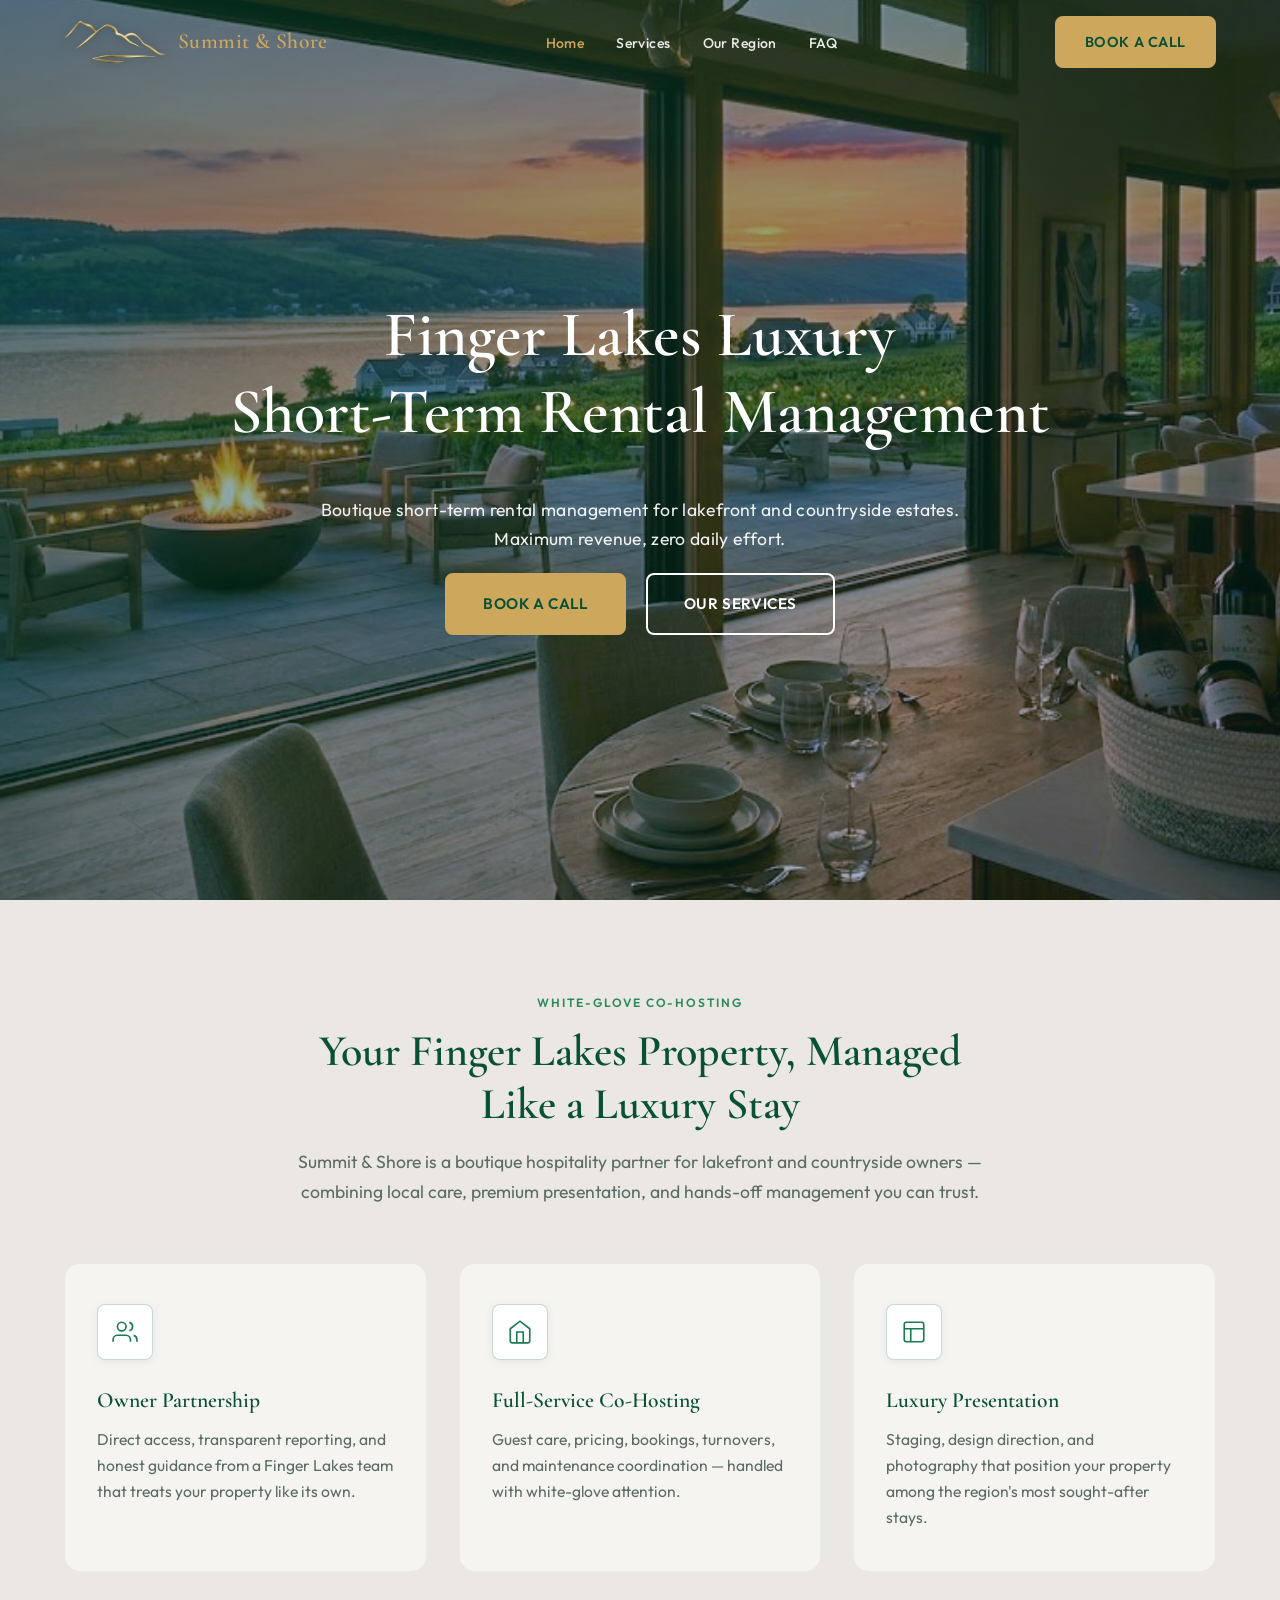
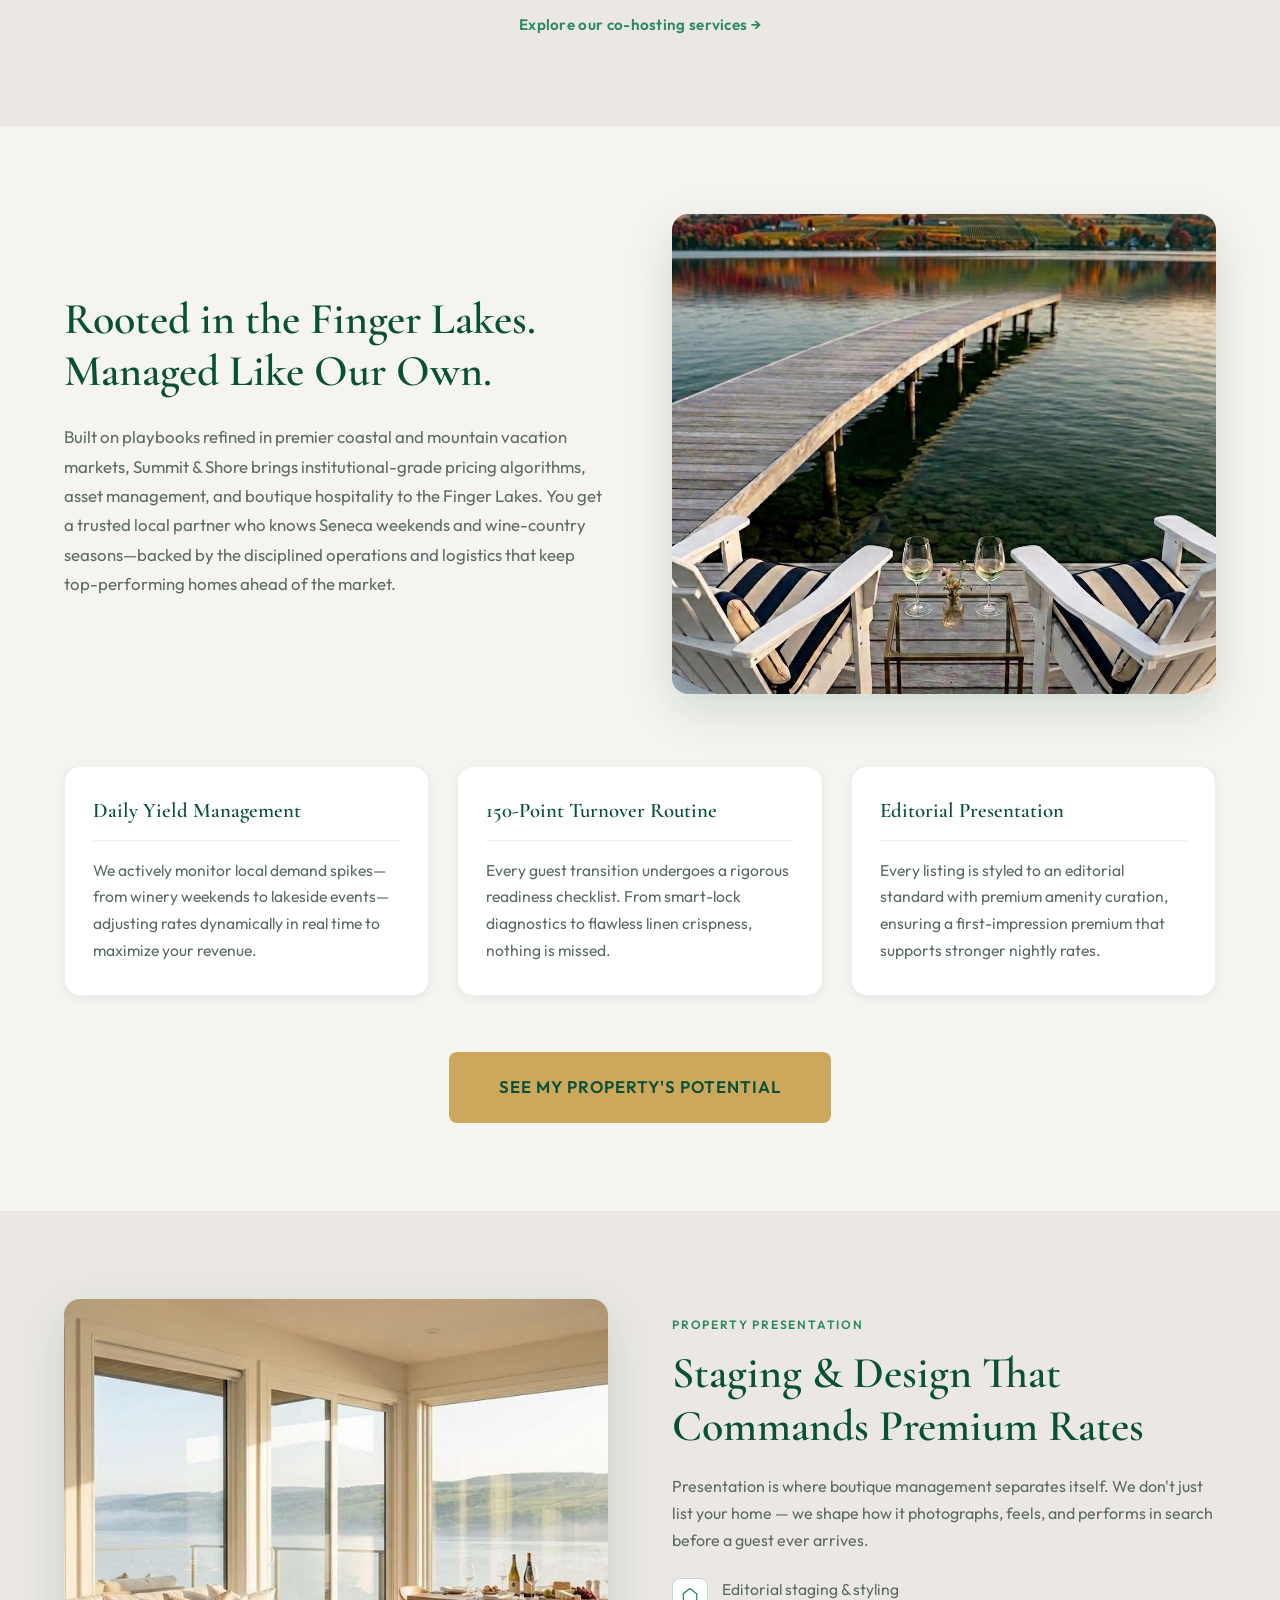
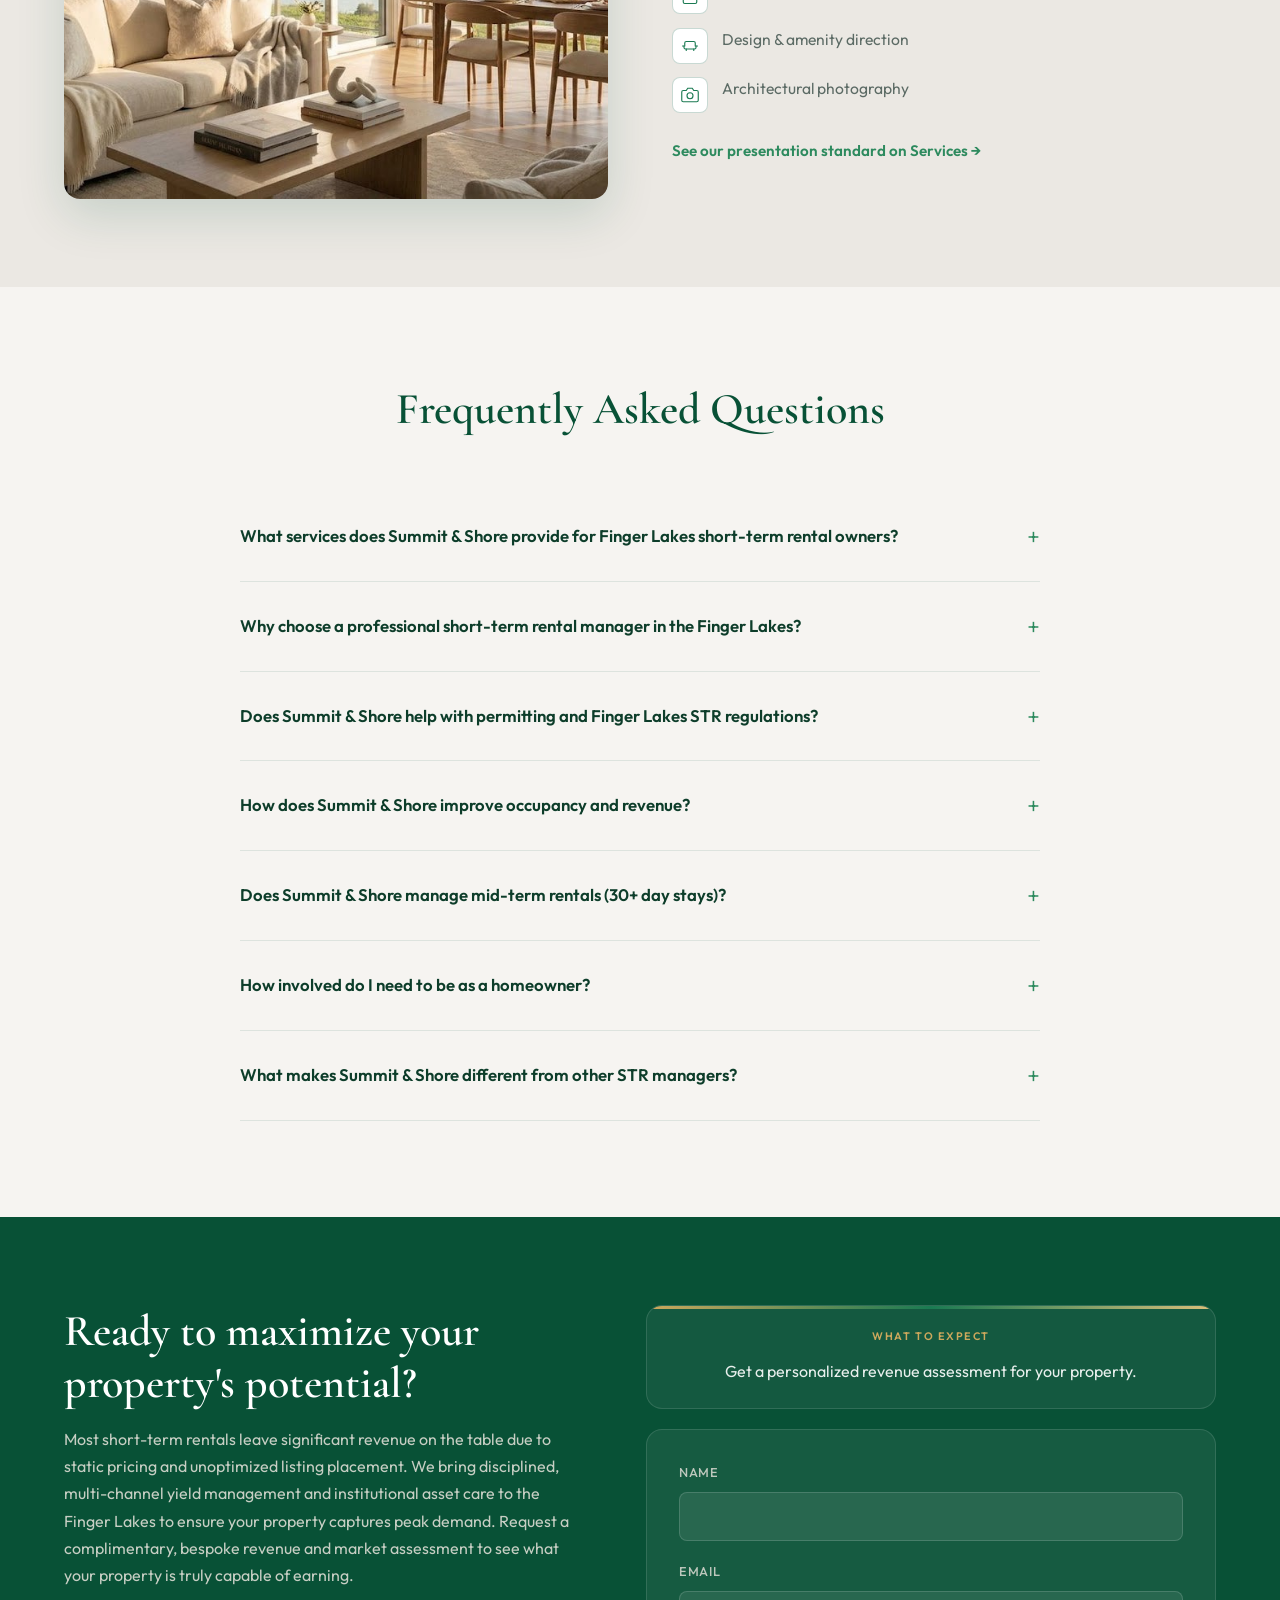
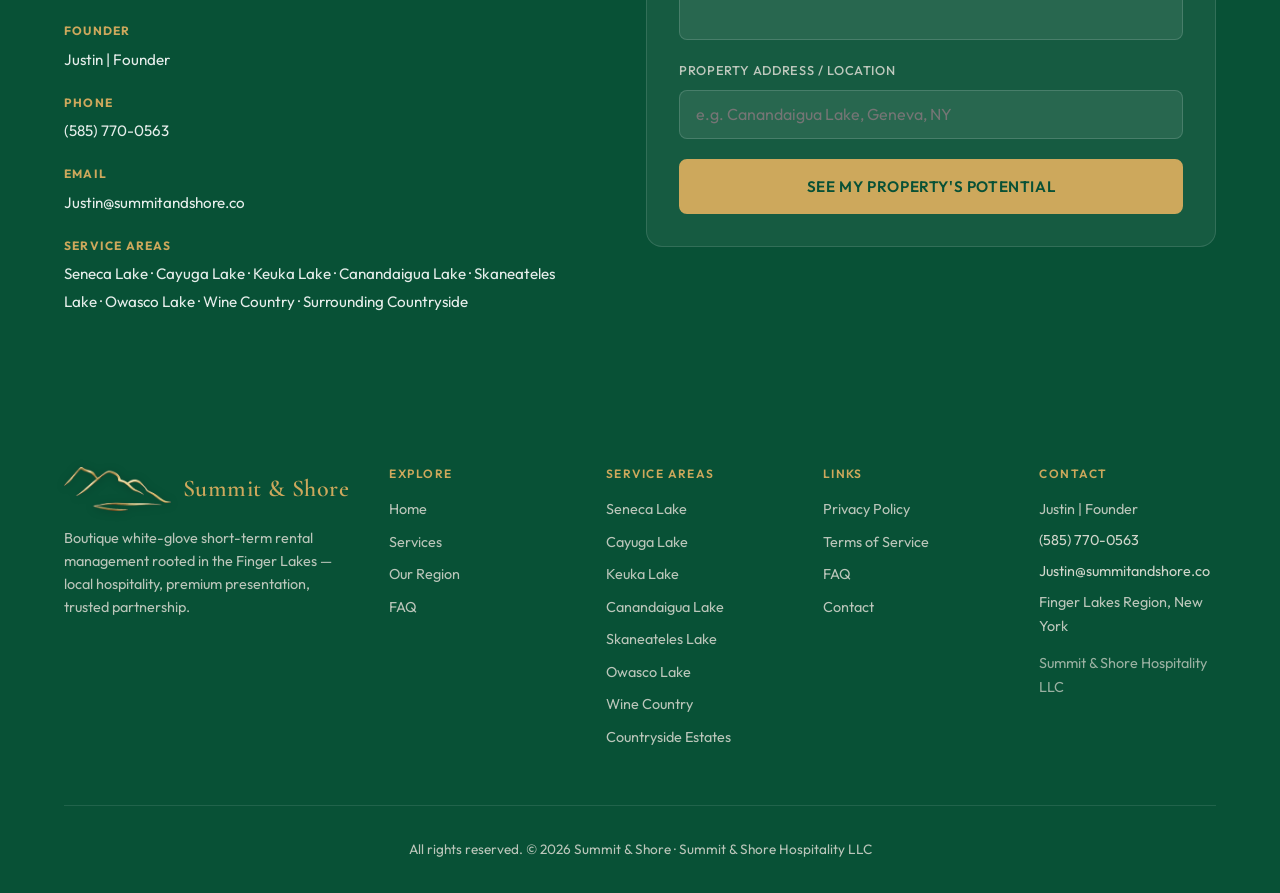
==== commit cd8aaa53: "Website owner requested revisions pt2" ====
--- a/index.html
+++ b/index.html
@@ -23,11 +23,9 @@
         <span></span><span></span><span></span>
       </button>
       <ul class="nav-links" id="navLinks">
-        <li><a href="index.html">Home</a></li>
+        <li><a href="index.html" aria-current="page">Home</a></li>
         <li><a href="services.html">Services</a></li>
-        <li><a href="presentation.html">Presentation</a></li>
-        <li><a href="markets.html">Markets &amp; Stays</a></li>
-        <li><a href="about.html">About</a></li>
+        <li><a href="our-region.html">Our Region</a></li>
         <li><a href="#faq">FAQ</a></li>
       </ul>
       <a href="#contact" class="btn btn-primary nav-cta">Book a Call</a>
@@ -295,14 +293,14 @@
         </div>
         <div class="design-content">
           <span class="section-label">Property Presentation</span>
-          <h2>Every Detail, Considered</h2>
-          <p>From first impression to final turnover, we shape how guests experience your home — with editorial staging, design direction, and photography built for luxury Finger Lakes travel.</p>
+          <h2>Staging &amp; Design That Commands Premium Rates</h2>
+          <p>Presentation is where boutique management separates itself. We don't just list your home — we shape how it photographs, feels, and performs in search before a guest ever arrives.</p>
           <ul class="design-list">
             <li>
               <span class="design-list-icon" aria-hidden="true">
                 <svg viewBox="0 0 24 24" fill="none" stroke="currentColor" stroke-width="1.5"><path d="M3 9l9-7 9 7v11a2 2 0 01-2 2H5a2 2 0 01-2-2z"/></svg>
               </span>
-              Interior design consulting
+              Editorial staging &amp; styling
             </li>
             <li>
               <span class="design-list-icon" aria-hidden="true">
@@ -315,22 +313,16 @@
                   <path d="M20 12h2"/>
                 </svg>
               </span>
-              Furnishing &amp; amenity curation
+              Design &amp; amenity direction
             </li>
             <li>
               <span class="design-list-icon" aria-hidden="true">
                 <svg viewBox="0 0 24 24" fill="none" stroke="currentColor" stroke-width="1.5"><path d="M23 19a2 2 0 01-2 2H3a2 2 0 01-2-2V8a2 2 0 012-2h4l2-3h6l2 3h4a2 2 0 012 2z"/><circle cx="12" cy="13" r="4"/></svg>
               </span>
-              Professional photography &amp; staging
-            </li>
-            <li>
-              <span class="design-list-icon" aria-hidden="true">
-                <svg viewBox="0 0 24 24" fill="none" stroke="currentColor" stroke-width="1.5"><rect x="3" y="3" width="18" height="18" rx="2"/><path d="M3 9h18M9 21V9"/></svg>
-              </span>
-              Listing presentation strategy
+              Architectural photography
             </li>
           </ul>
-          <a href="presentation.html" class="btn btn-primary">Explore Our Design Standard</a>
+          <p class="design-more"><a href="services.html#design-showcase">See our presentation standard on Services &rarr;</a></p>
         </div>
       </div>
     </div>
@@ -450,22 +442,21 @@
           <ul>
             <li><a href="index.html">Home</a></li>
             <li><a href="services.html">Services</a></li>
-            <li><a href="presentation.html">Presentation</a></li>
-            <li><a href="markets.html">Markets &amp; Stays</a></li>
-            <li><a href="about.html">About</a></li>
+            <li><a href="our-region.html">Our Region</a></li>
+            <li><a href="#faq">FAQ</a></li>
           </ul>
         </div>
         <div class="footer-links">
           <h4>Service Areas</h4>
           <ul>
-            <li><a href="markets.html">Seneca Lake</a></li>
-            <li><a href="markets.html">Cayuga Lake</a></li>
-            <li><a href="markets.html">Keuka Lake</a></li>
-            <li><a href="markets.html">Canandaigua Lake</a></li>
-            <li><a href="markets.html">Skaneateles Lake</a></li>
-            <li><a href="markets.html">Owasco Lake</a></li>
-            <li><a href="markets.html">Wine Country</a></li>
-            <li><a href="markets.html">Countryside Estates</a></li>
+            <li><a href="our-region.html#corridors">Seneca Lake</a></li>
+            <li><a href="our-region.html#corridors">Cayuga Lake</a></li>
+            <li><a href="our-region.html#corridors">Keuka Lake</a></li>
+            <li><a href="our-region.html#corridors">Canandaigua Lake</a></li>
+            <li><a href="our-region.html#corridors">Skaneateles Lake</a></li>
+            <li><a href="our-region.html#corridors">Owasco Lake</a></li>
+            <li><a href="our-region.html#corridors">Wine Country</a></li>
+            <li><a href="our-region.html#corridors">Countryside Estates</a></li>
           </ul>
         </div>
         <div class="footer-links">
--- a/styles.css
+++ b/styles.css
@@ -265,7 +265,7 @@
 .logo-icon {
   height: 42px;
   width: auto;
-  max-width: none;
+  max-width: 110px;
   object-fit: contain;
   object-position: left center;
   display: block;
@@ -1359,7 +1359,17 @@
 }
 
 .design-list {
-  margin-bottom: 2rem;
+  margin-bottom: 1.5rem;
+}
+
+.design-more a {
+  color: var(--color-teal);
+  font-weight: 600;
+  font-size: 0.95rem;
+}
+
+.design-more a:hover {
+  color: var(--color-lake);
 }
 
 .design-list li {
@@ -3050,6 +3060,88 @@
   line-height: 1.75;
 }
 
+/* Design Showcase — Services page */
+.design-showcase {
+  margin-top: 4rem;
+  padding-top: 4rem;
+  border-top: 1px solid rgba(var(--rgb-green), 0.1);
+}
+
+.design-showcase-standard {
+  max-width: 720px;
+  margin-bottom: 4rem;
+}
+
+.design-showcase-standard h2 {
+  margin-bottom: 1.25rem;
+}
+
+.design-showcase-lead {
+  color: var(--color-text-muted);
+  font-size: 1.05rem;
+  line-height: 1.75;
+  margin-bottom: 2rem;
+}
+
+.design-showcase-details {
+  list-style: none;
+  padding: 0;
+  margin: 0;
+}
+
+.design-showcase-details li {
+  color: var(--color-text-muted);
+  font-size: 1rem;
+  line-height: 1.75;
+  margin-bottom: 1.25rem;
+  padding-left: 1.25rem;
+  border-left: 3px solid var(--color-gold);
+}
+
+.design-showcase-details li strong {
+  color: var(--color-text);
+  font-weight: 600;
+}
+
+.design-showcase-cards {
+  background: var(--color-sand);
+  border-radius: var(--radius-lg);
+  padding: 3rem;
+}
+
+.design-showcase-cards-header {
+  text-align: center;
+  max-width: 600px;
+  margin: 0 auto 2.5rem;
+}
+
+.design-showcase-cards-header h3 {
+  font-size: 1.75rem;
+  margin-bottom: 0.75rem;
+}
+
+.design-showcase-cards-header p {
+  color: var(--color-text-muted);
+  font-size: 1.05rem;
+  line-height: 1.7;
+}
+
+.design-showcase-cards-grid {
+  display: grid;
+  grid-template-columns: repeat(3, 1fr);
+  gap: 1.5rem;
+}
+
+@media (max-width: 900px) {
+  .design-showcase-cards-grid {
+    grid-template-columns: 1fr;
+  }
+
+  .design-showcase-cards {
+    padding: 2rem 1.5rem;
+  }
+}
+
 /* Touch devices — show card detail without hover */
 @media (prefers-reduced-motion: reduce) {
   .owner-service-card,
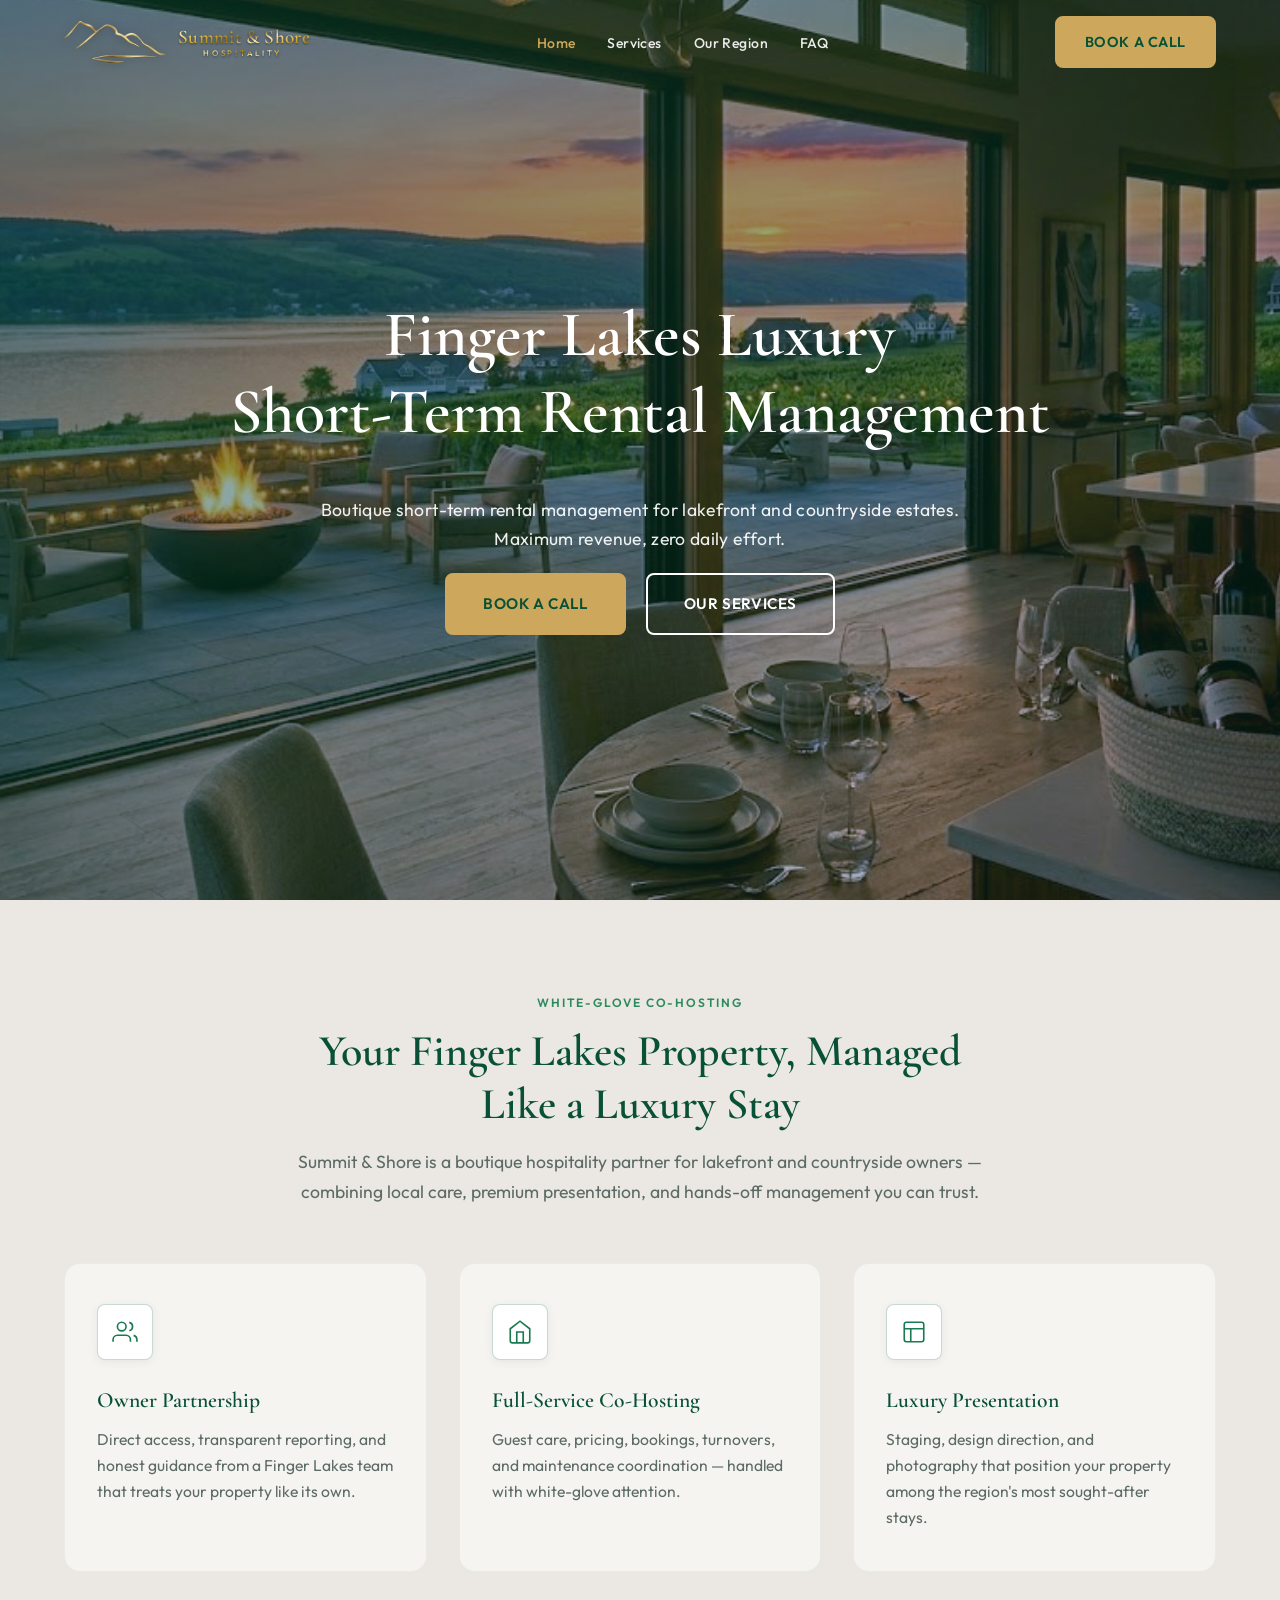
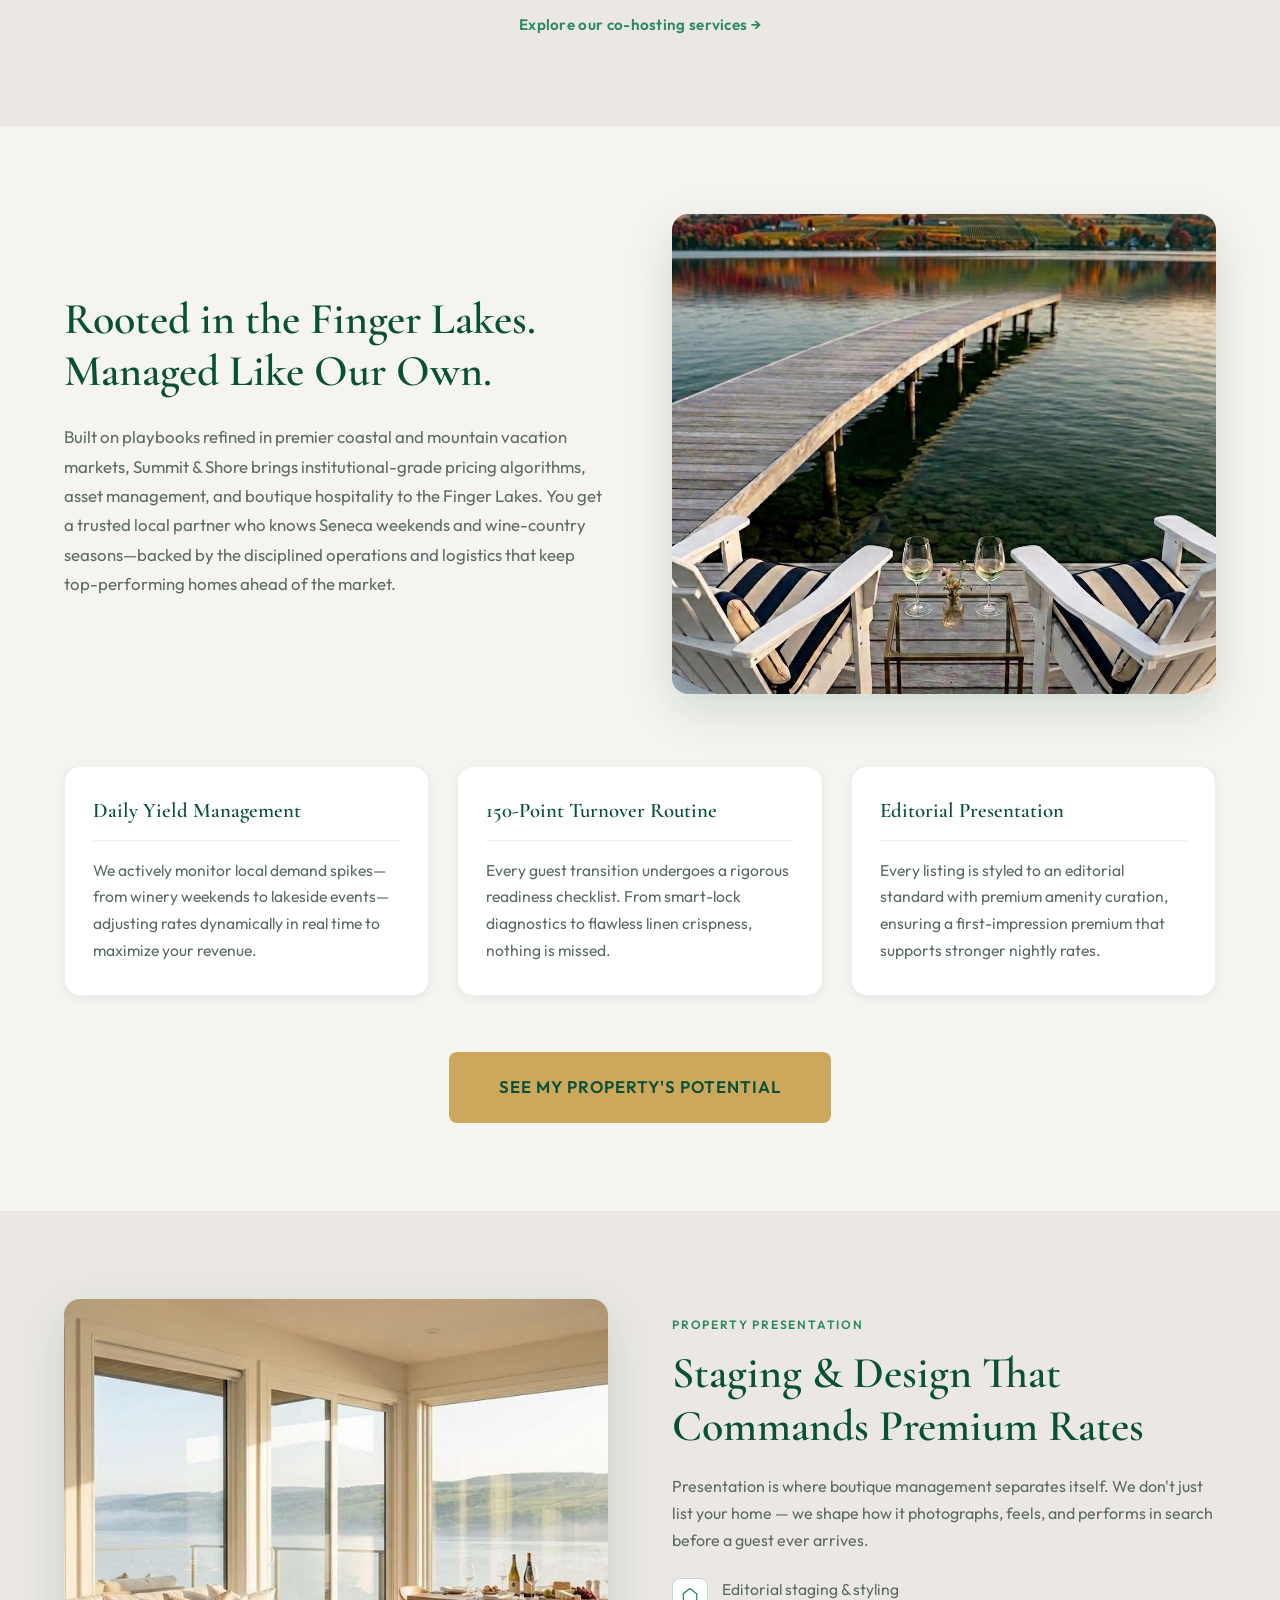
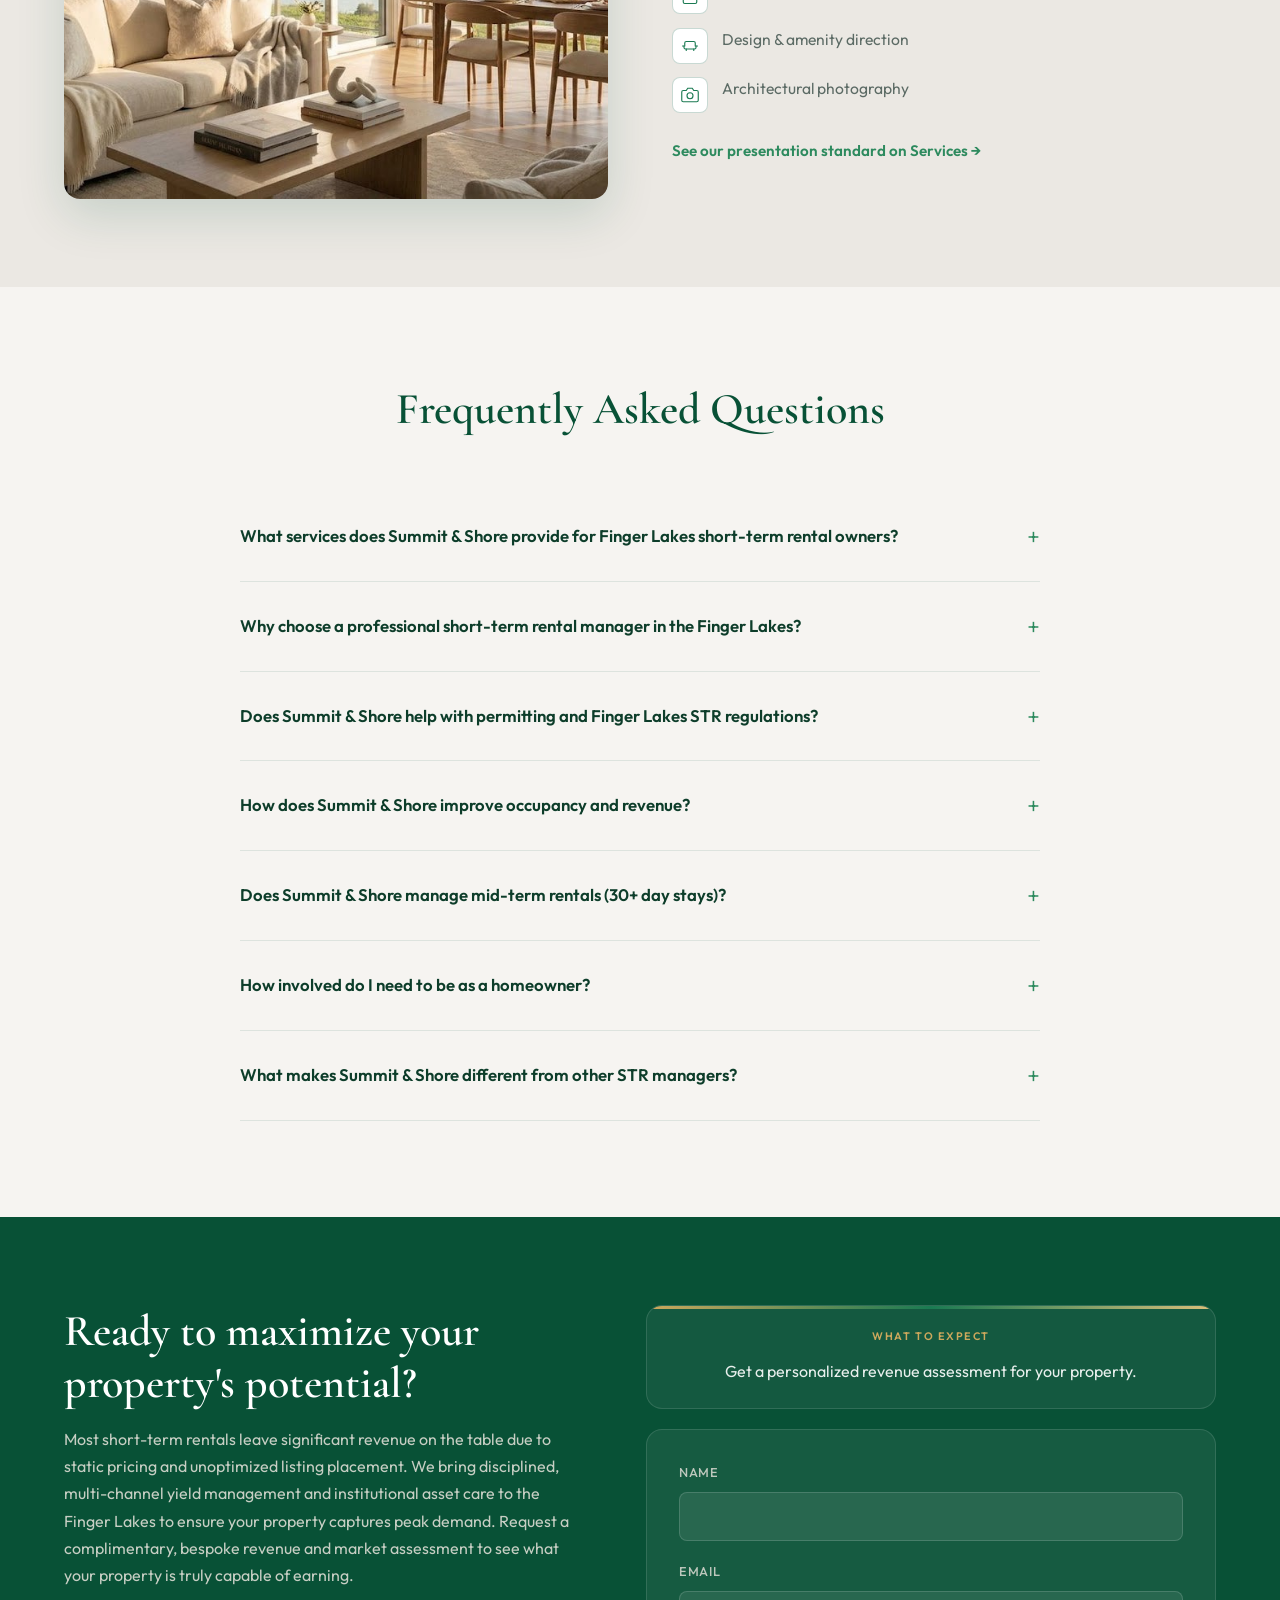
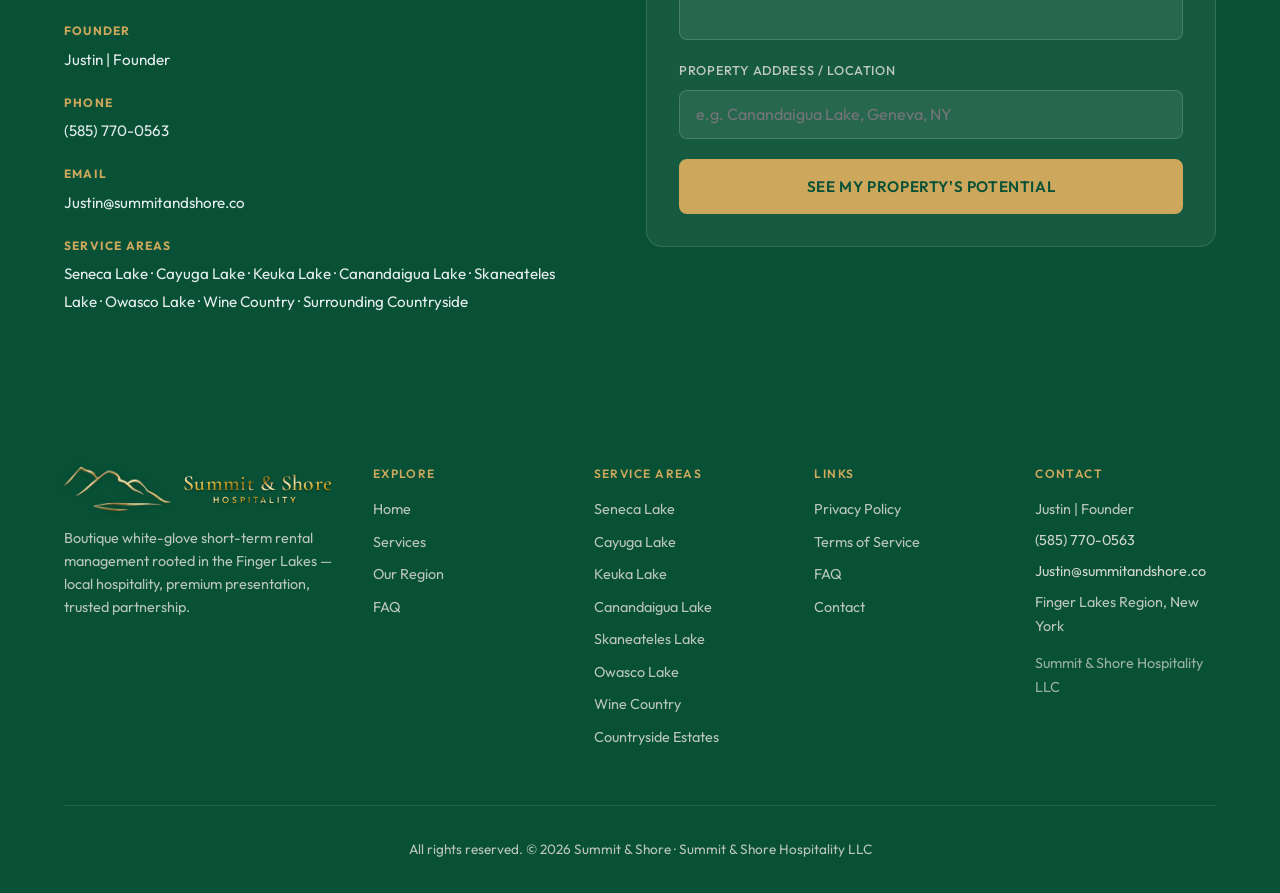
==== commit 42b4128b: "Logo refresh" ====
--- a/index.html
+++ b/index.html
@@ -17,7 +17,10 @@
         <span class="logo-icon-wrap" aria-hidden="true">
           <img src="images/logo-header.png" alt="" class="logo-icon" height="42">
         </span>
-        <span class="logo-text">Summit &amp; Shore</span>
+        <span class="logo-wordmark">
+          <span class="logo-text-primary">Summit &amp; Shore</span>
+          <span class="logo-text-tagline">Hospitality</span>
+        </span>
       </a>
       <button class="nav-toggle" id="navToggle" aria-label="Toggle menu">
         <span></span><span></span><span></span>
@@ -433,7 +436,10 @@
             <span class="logo-icon-wrap" aria-hidden="true">
               <img src="images/logo-header.png" alt="" class="logo-icon" height="42">
             </span>
-            <span class="logo-text">Summit &amp; Shore</span>
+            <span class="logo-wordmark">
+              <span class="logo-text-primary">Summit &amp; Shore</span>
+              <span class="logo-text-tagline">Hospitality</span>
+            </span>
           </a>
           <p>Boutique white-glove short-term rental management rooted in the Finger Lakes — local hospitality, premium presentation, trusted partnership.</p>
         </div>
--- a/styles.css
+++ b/styles.css
@@ -290,14 +290,52 @@
   border-radius: var(--radius);
 }
 
-.logo-text {
+.logo-wordmark {
+  display: flex;
+  flex-direction: column;
+  align-items: center;
+  justify-content: center;
+  gap: 0.12rem;
+  line-height: 1;
+}
+
+.logo-text-primary,
+.logo-text-tagline {
+  background-image: linear-gradient(
+    165deg,
+    #fff8e0 0%,
+    #f0d88a 16%,
+    #c9a227 34%,
+    #8b6914 48%,
+    #f5e6b8 62%,
+    #d4af37 78%,
+    #a67c00 92%,
+    #dbbf7a 100%
+  );
+  -webkit-background-clip: text;
+  background-clip: text;
+  color: transparent;
+  -webkit-text-fill-color: transparent;
+  filter: drop-shadow(0 1px 1px rgba(0, 0, 0, 0.45));
+}
+
+.logo-text-primary {
   font-family: var(--font-display);
-  font-size: 1.35rem;
+  font-size: 1.2rem;
   font-weight: 600;
   letter-spacing: 0.02em;
-  line-height: 1;
-  color: var(--color-gold);
   white-space: nowrap;
+}
+
+.logo-text-tagline {
+  font-family: var(--font-body);
+  font-size: 0.5rem;
+  font-weight: 500;
+  letter-spacing: 0.34em;
+  text-transform: uppercase;
+  text-align: center;
+  white-space: nowrap;
+  padding-right: 0.34em;
 }
 
 .nav-links {
@@ -2167,8 +2205,12 @@
   filter: none;
 }
 
-.footer-brand .logo-text {
-  font-size: 1.5rem;
+.footer-brand .logo-text-primary {
+  font-size: 1.35rem;
+}
+
+.footer-brand .logo-text-tagline {
+  font-size: 0.55rem;
 }
 
 .footer-brand p {
@@ -2359,8 +2401,14 @@
     height: 36px;
   }
 
-  .logo-text {
-    font-size: 1.15rem;
+  .logo-text-primary {
+    font-size: 1.05rem;
+  }
+
+  .logo-text-tagline {
+    font-size: 0.45rem;
+    letter-spacing: 0.28em;
+    padding-right: 0.28em;
   }
 
   .nav-links.open {
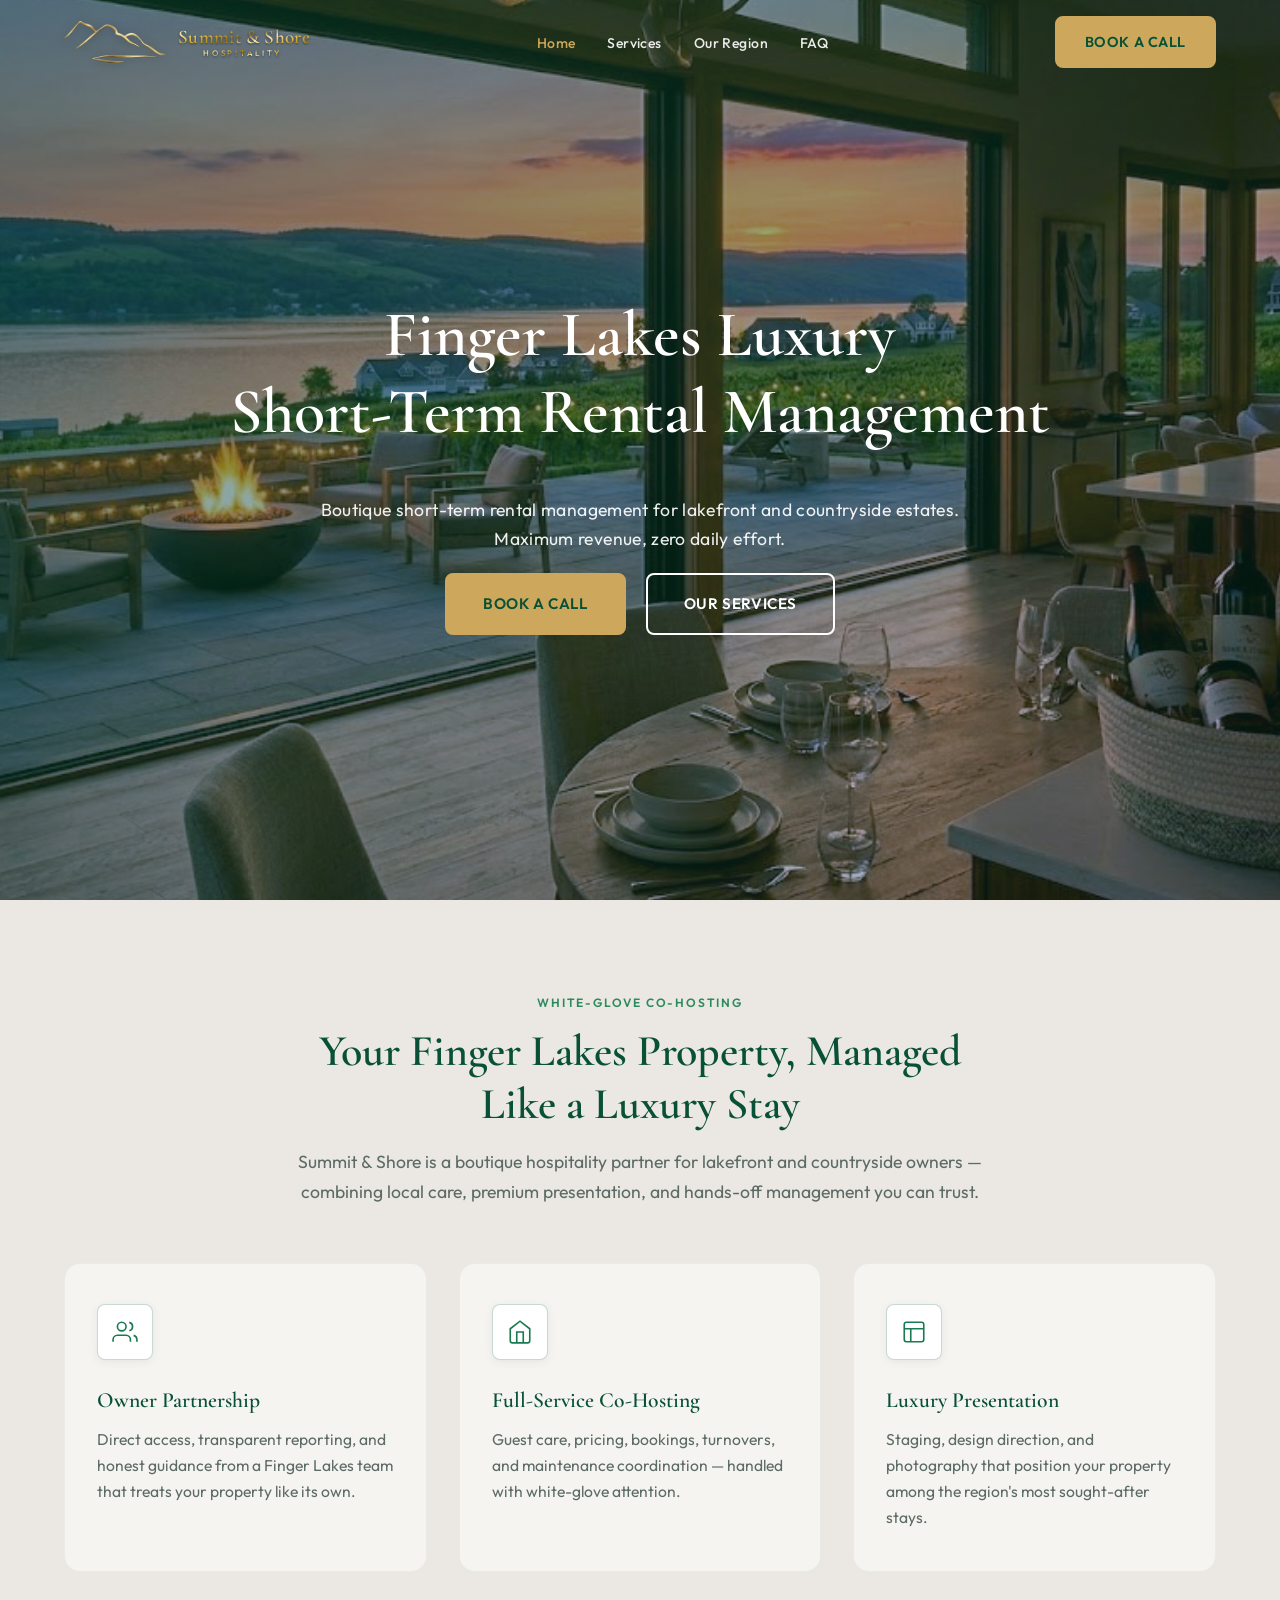
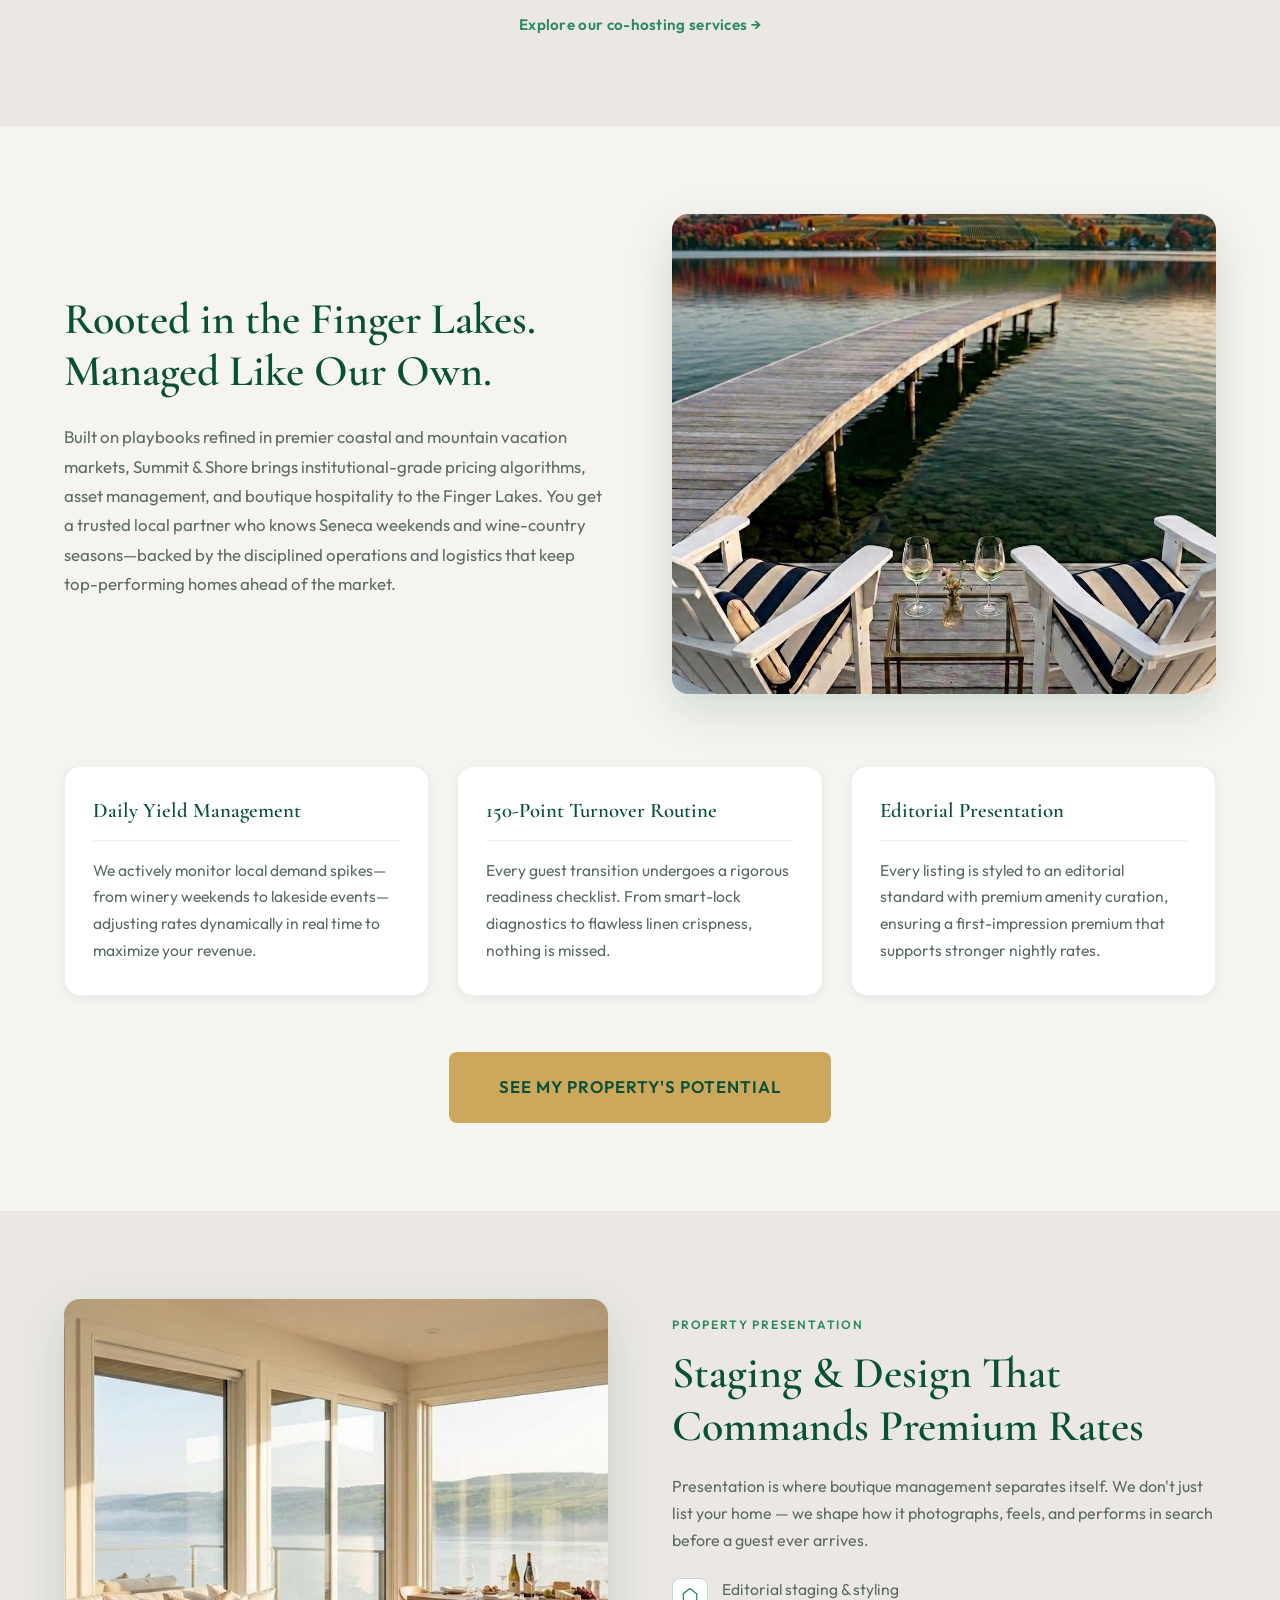
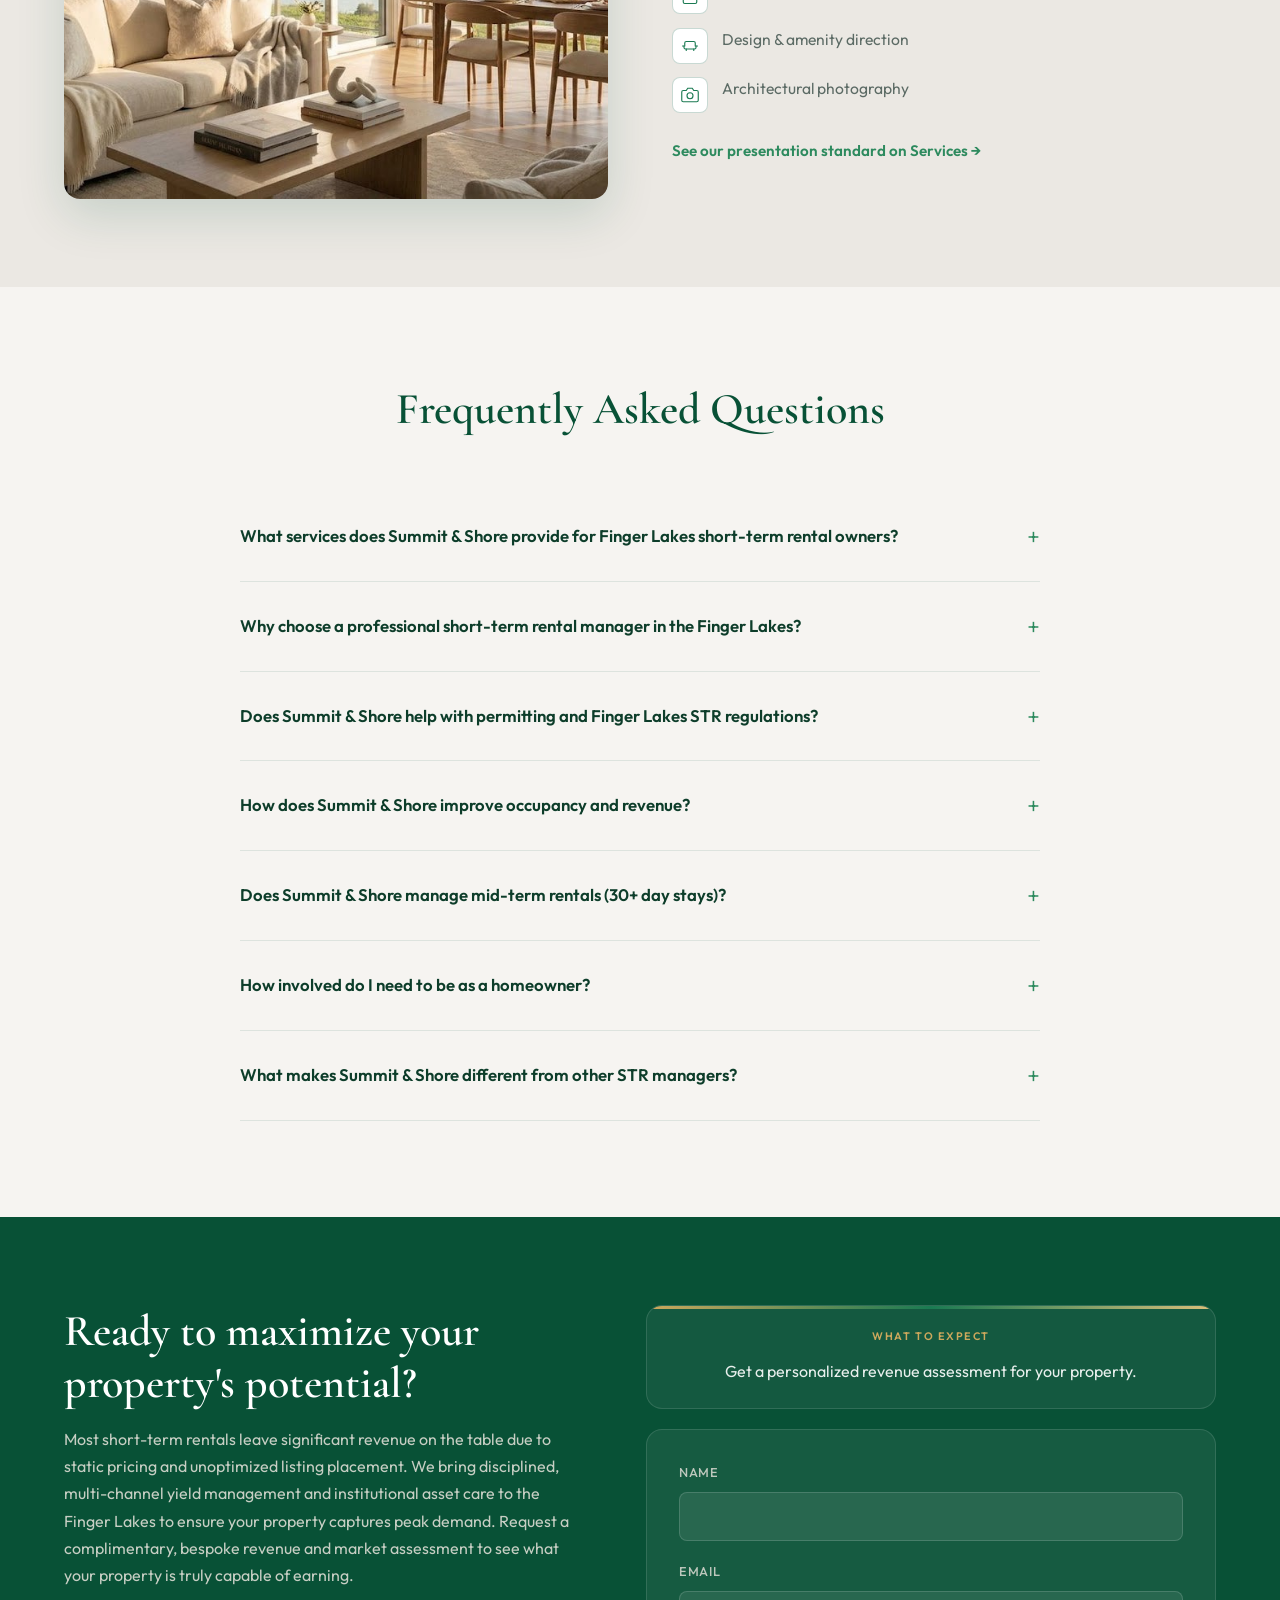
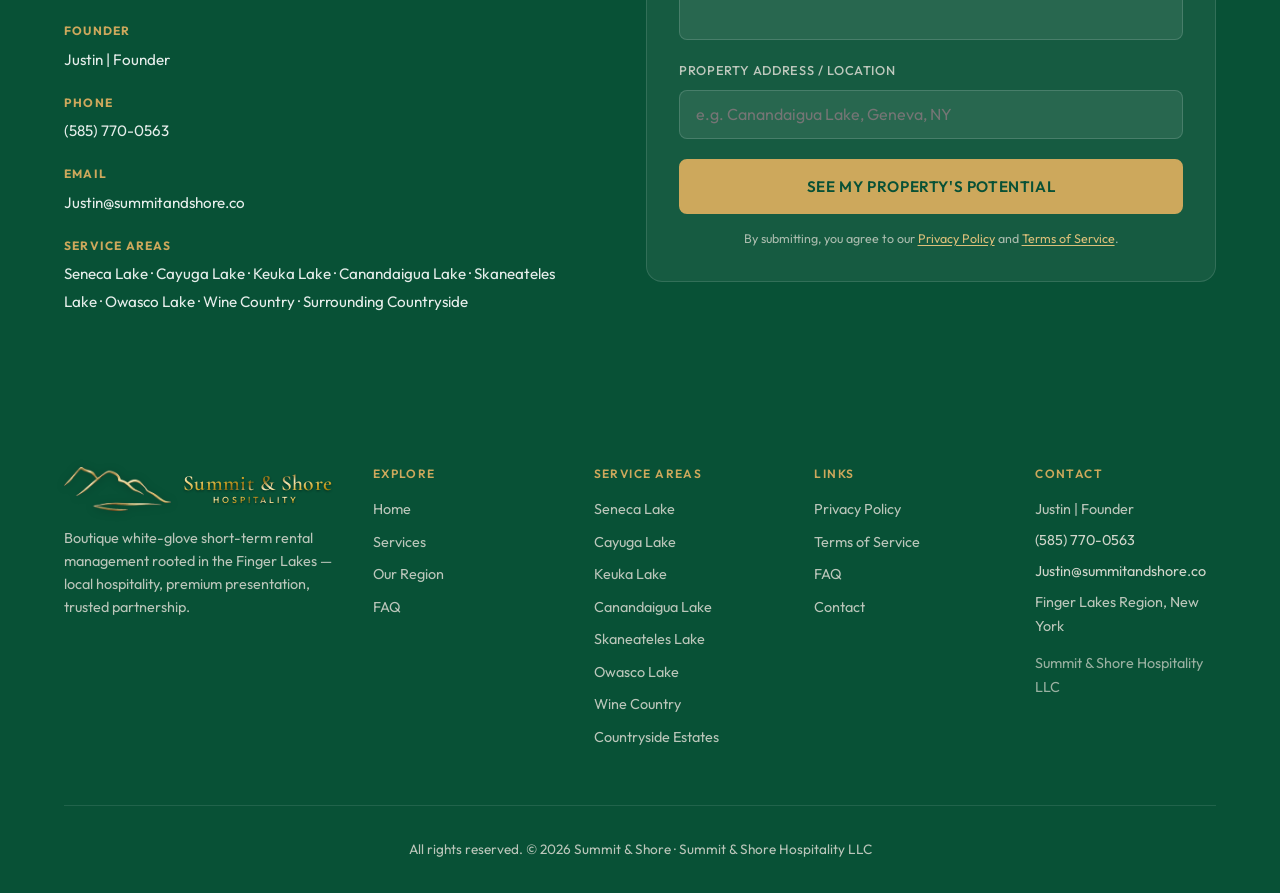
==== commit 0af8edda: "Service page changes and policy/terms update" ====
--- a/index.html
+++ b/index.html
@@ -422,6 +422,7 @@
             <input type="text" id="propertyAddress" name="propertyAddress" placeholder="e.g. Canandaigua Lake, Geneva, NY" required>
           </div>
           <button type="submit" class="btn btn-primary btn-lg btn-full">See My Property's Potential</button>
+          <p class="form-legal-note">By submitting, you agree to our <a href="#privacy-policy" data-legal-open="privacy">Privacy Policy</a> and <a href="#terms-of-service" data-legal-open="terms">Terms of Service</a>.</p>
         </form>
         </div>
       </div>
@@ -468,8 +469,8 @@
         <div class="footer-links">
           <h4>Links</h4>
           <ul>
-            <li><a href="#">Privacy Policy</a></li>
-            <li><a href="#">Terms of Service</a></li>
+            <li><a href="#privacy-policy" data-legal-open="privacy">Privacy Policy</a></li>
+            <li><a href="#terms-of-service" data-legal-open="terms">Terms of Service</a></li>
             <li><a href="#faq">FAQ</a></li>
             <li><a href="#contact">Contact</a></li>
           </ul>
--- a/styles.css
+++ b/styles.css
@@ -2182,6 +2182,179 @@
   min-height: 100px;
 }
 
+.form-legal-note {
+  margin-top: 1rem;
+  font-size: 0.78rem;
+  line-height: 1.5;
+  color: rgba(232, 228, 220, 0.7);
+  text-align: center;
+}
+
+.form-legal-note a {
+  color: var(--color-gold-light);
+  text-decoration: underline;
+  text-underline-offset: 2px;
+}
+
+.form-legal-note a:hover {
+  color: var(--color-gold);
+}
+
+/* Legal modal */
+.legal-modal {
+  position: fixed;
+  inset: 0;
+  z-index: 2000;
+  display: flex;
+  align-items: center;
+  justify-content: center;
+  padding: 1.25rem;
+  opacity: 0;
+  visibility: hidden;
+  pointer-events: none;
+  transition: opacity 0.25s ease, visibility 0.25s ease;
+}
+
+.legal-modal.is-open {
+  opacity: 1;
+  visibility: visible;
+  pointer-events: auto;
+}
+
+.legal-modal-backdrop {
+  position: absolute;
+  inset: 0;
+  background: rgba(8, 81, 54, 0.55);
+  backdrop-filter: blur(4px);
+  border: none;
+  padding: 0;
+  cursor: pointer;
+}
+
+.legal-modal-dialog {
+  position: relative;
+  z-index: 1;
+  width: min(100%, 40rem);
+  max-height: min(88vh, 42rem);
+  display: flex;
+  flex-direction: column;
+  background: var(--color-cream);
+  border-radius: var(--radius-lg);
+  box-shadow: var(--shadow-lg);
+  overflow: hidden;
+  transform: translateY(12px) scale(0.98);
+  transition: transform 0.25s ease;
+}
+
+.legal-modal.is-open .legal-modal-dialog {
+  transform: translateY(0) scale(1);
+}
+
+.legal-modal-header {
+  display: flex;
+  align-items: flex-start;
+  justify-content: space-between;
+  gap: 1rem;
+  padding: 1.35rem 1.5rem 1rem;
+  border-bottom: 1px solid rgba(var(--rgb-green), 0.12);
+  background: linear-gradient(180deg, rgba(255, 255, 255, 0.7), transparent);
+}
+
+.legal-modal-header h2 {
+  font-family: var(--font-display);
+  font-size: 1.75rem;
+  font-weight: 600;
+  color: var(--color-green);
+  line-height: 1.2;
+}
+
+.legal-modal-updated {
+  margin-top: 0.35rem;
+  font-size: 0.75rem;
+  letter-spacing: 0.04em;
+  text-transform: uppercase;
+  color: var(--color-text-muted);
+}
+
+.legal-modal-close {
+  flex-shrink: 0;
+  width: 2.25rem;
+  height: 2.25rem;
+  display: inline-flex;
+  align-items: center;
+  justify-content: center;
+  border: 1px solid rgba(var(--rgb-green), 0.18);
+  border-radius: 999px;
+  background: var(--color-white);
+  color: var(--color-green);
+  font-size: 1.35rem;
+  line-height: 1;
+  cursor: pointer;
+  transition: background var(--transition), border-color var(--transition), color var(--transition);
+}
+
+.legal-modal-close:hover,
+.legal-modal-close:focus-visible {
+  background: var(--color-green);
+  border-color: var(--color-green);
+  color: var(--color-white);
+  outline: none;
+}
+
+.legal-modal-body {
+  padding: 1.25rem 1.5rem 1.75rem;
+  overflow-y: auto;
+  overscroll-behavior: contain;
+  color: var(--color-text);
+  font-size: 0.92rem;
+  line-height: 1.7;
+}
+
+.legal-modal-body h3 {
+  font-family: var(--font-display);
+  font-size: 1.2rem;
+  font-weight: 600;
+  color: var(--color-green);
+  margin: 1.35rem 0 0.5rem;
+}
+
+.legal-modal-body h3:first-child {
+  margin-top: 0;
+}
+
+.legal-modal-body p,
+.legal-modal-body ul {
+  margin-bottom: 0.75rem;
+  color: var(--color-text-muted);
+}
+
+.legal-modal-body ul {
+  padding-left: 1.15rem;
+}
+
+.legal-modal-body li {
+  margin-bottom: 0.35rem;
+}
+
+.legal-modal-body a {
+  color: var(--color-lake);
+  text-decoration: underline;
+  text-underline-offset: 2px;
+}
+
+.legal-modal-body a:hover {
+  color: var(--color-green);
+}
+
+.legal-modal-body strong {
+  color: var(--color-text);
+  font-weight: 560;
+}
+
+body.legal-modal-open {
+  overflow: hidden;
+}
+
 /* Footer */
 .footer {
   background: var(--color-green);
@@ -3110,17 +3283,21 @@
 
 /* Design Showcase — Services page */
 .design-showcase {
-  margin-top: 4rem;
-  padding-top: 4rem;
-  border-top: 1px solid rgba(var(--rgb-green), 0.1);
-}
-
-.design-showcase-standard {
+  margin-bottom: 5rem;
+}
+
+.design-showcase--lead {
+  margin-top: 0;
+  padding-top: 0;
+  border-top: none;
+}
+
+.design-showcase-intro {
   max-width: 720px;
-  margin-bottom: 4rem;
-}
-
-.design-showcase-standard h2 {
+  margin-bottom: 2.5rem;
+}
+
+.design-showcase-intro h2 {
   margin-bottom: 1.25rem;
 }
 
@@ -3128,50 +3305,7 @@
   color: var(--color-text-muted);
   font-size: 1.05rem;
   line-height: 1.75;
-  margin-bottom: 2rem;
-}
-
-.design-showcase-details {
-  list-style: none;
-  padding: 0;
-  margin: 0;
-}
-
-.design-showcase-details li {
-  color: var(--color-text-muted);
-  font-size: 1rem;
-  line-height: 1.75;
-  margin-bottom: 1.25rem;
-  padding-left: 1.25rem;
-  border-left: 3px solid var(--color-gold);
-}
-
-.design-showcase-details li strong {
-  color: var(--color-text);
-  font-weight: 600;
-}
-
-.design-showcase-cards {
-  background: var(--color-sand);
-  border-radius: var(--radius-lg);
-  padding: 3rem;
-}
-
-.design-showcase-cards-header {
-  text-align: center;
-  max-width: 600px;
-  margin: 0 auto 2.5rem;
-}
-
-.design-showcase-cards-header h3 {
-  font-size: 1.75rem;
-  margin-bottom: 0.75rem;
-}
-
-.design-showcase-cards-header p {
-  color: var(--color-text-muted);
-  font-size: 1.05rem;
-  line-height: 1.7;
+  margin-bottom: 0;
 }
 
 .design-showcase-cards-grid {
@@ -3180,13 +3314,94 @@
   gap: 1.5rem;
 }
 
+/* Local Trust & Operations — Services page */
+.ops-standard {
+  margin: 5rem 0 0;
+  padding-top: 4rem;
+  border-top: 1px solid rgba(var(--rgb-green), 0.1);
+}
+
+.ops-standard-intro {
+  max-width: 720px;
+  margin-bottom: 2.5rem;
+}
+
+.ops-standard-intro h2 {
+  margin-bottom: 1.25rem;
+}
+
+.ops-standard-intro p {
+  color: var(--color-text-muted);
+  font-size: 1.05rem;
+  line-height: 1.75;
+}
+
+.ops-standard-grid {
+  display: grid;
+  grid-template-columns: 1fr 1fr;
+  gap: 2rem;
+}
+
+.ops-standard-column {
+  background: var(--color-sand);
+  border-radius: var(--radius-lg);
+  padding: 2.5rem;
+}
+
+.ops-standard-column h3 {
+  font-size: 1.35rem;
+  margin-bottom: 0.35rem;
+}
+
+.ops-standard-subtitle {
+  font-size: 0.85rem;
+  letter-spacing: 0.06em;
+  text-transform: uppercase;
+  color: var(--color-lake);
+  font-weight: 500;
+  margin-bottom: 1.25rem;
+}
+
+.ops-standard-column .service-pillar-list {
+  margin-top: 0;
+}
+
+.ops-standard-column .service-pillar-list li {
+  margin-bottom: 0.85rem;
+  line-height: 1.65;
+}
+
+.ops-standard-column .service-pillar-list li strong {
+  color: var(--color-text);
+  font-weight: 600;
+}
+
+/* Mid-page CTA — Services page */
+.cta-inline {
+  text-align: center;
+  margin: 4rem 0 0;
+  padding: 3.5rem 2rem;
+  background: var(--color-sand);
+  border-radius: var(--radius-lg);
+}
+
+.cta-inline h3 {
+  font-size: clamp(1.5rem, 3vw, 2rem);
+  margin-bottom: 1.5rem;
+}
+
 @media (max-width: 900px) {
-  .design-showcase-cards-grid {
+  .design-showcase-cards-grid,
+  .ops-standard-grid {
     grid-template-columns: 1fr;
   }
 
-  .design-showcase-cards {
+  .ops-standard-column {
     padding: 2rem 1.5rem;
+  }
+
+  .cta-inline {
+    padding: 2.5rem 1.5rem;
   }
 }
 
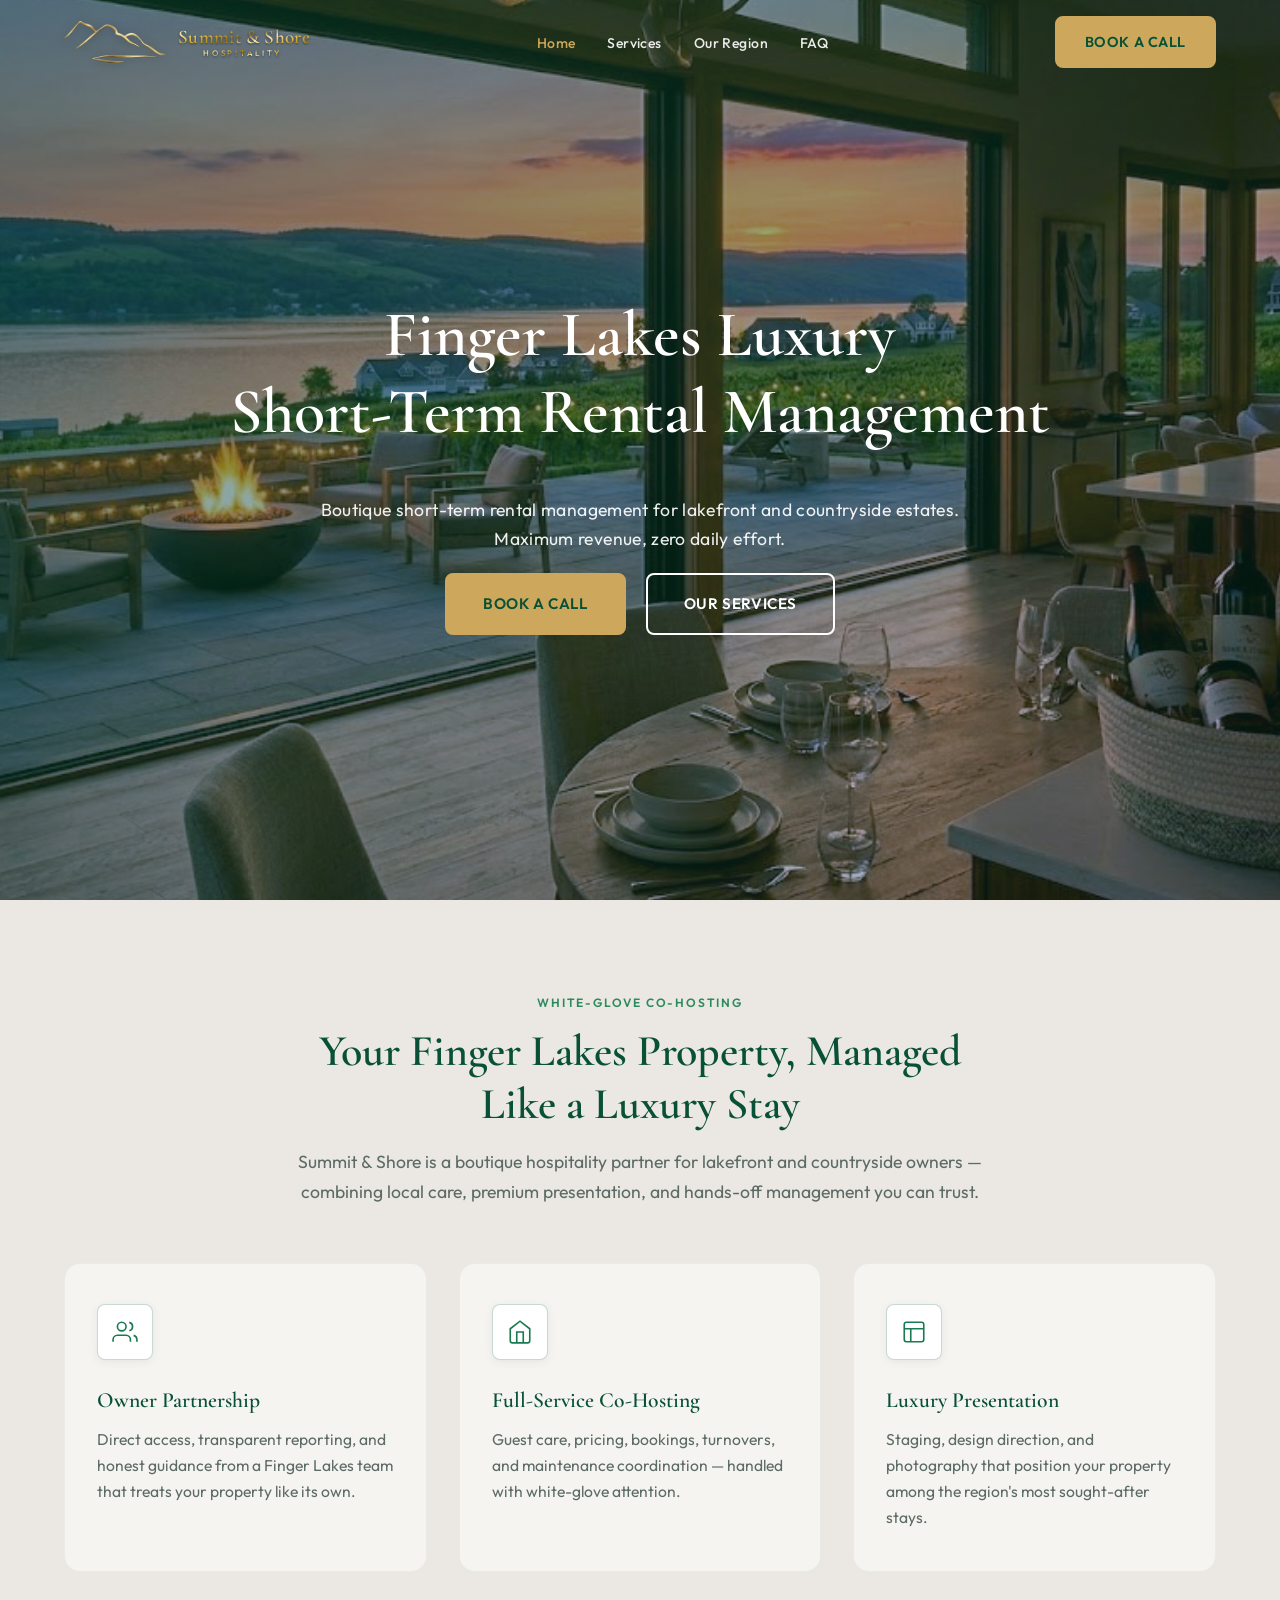
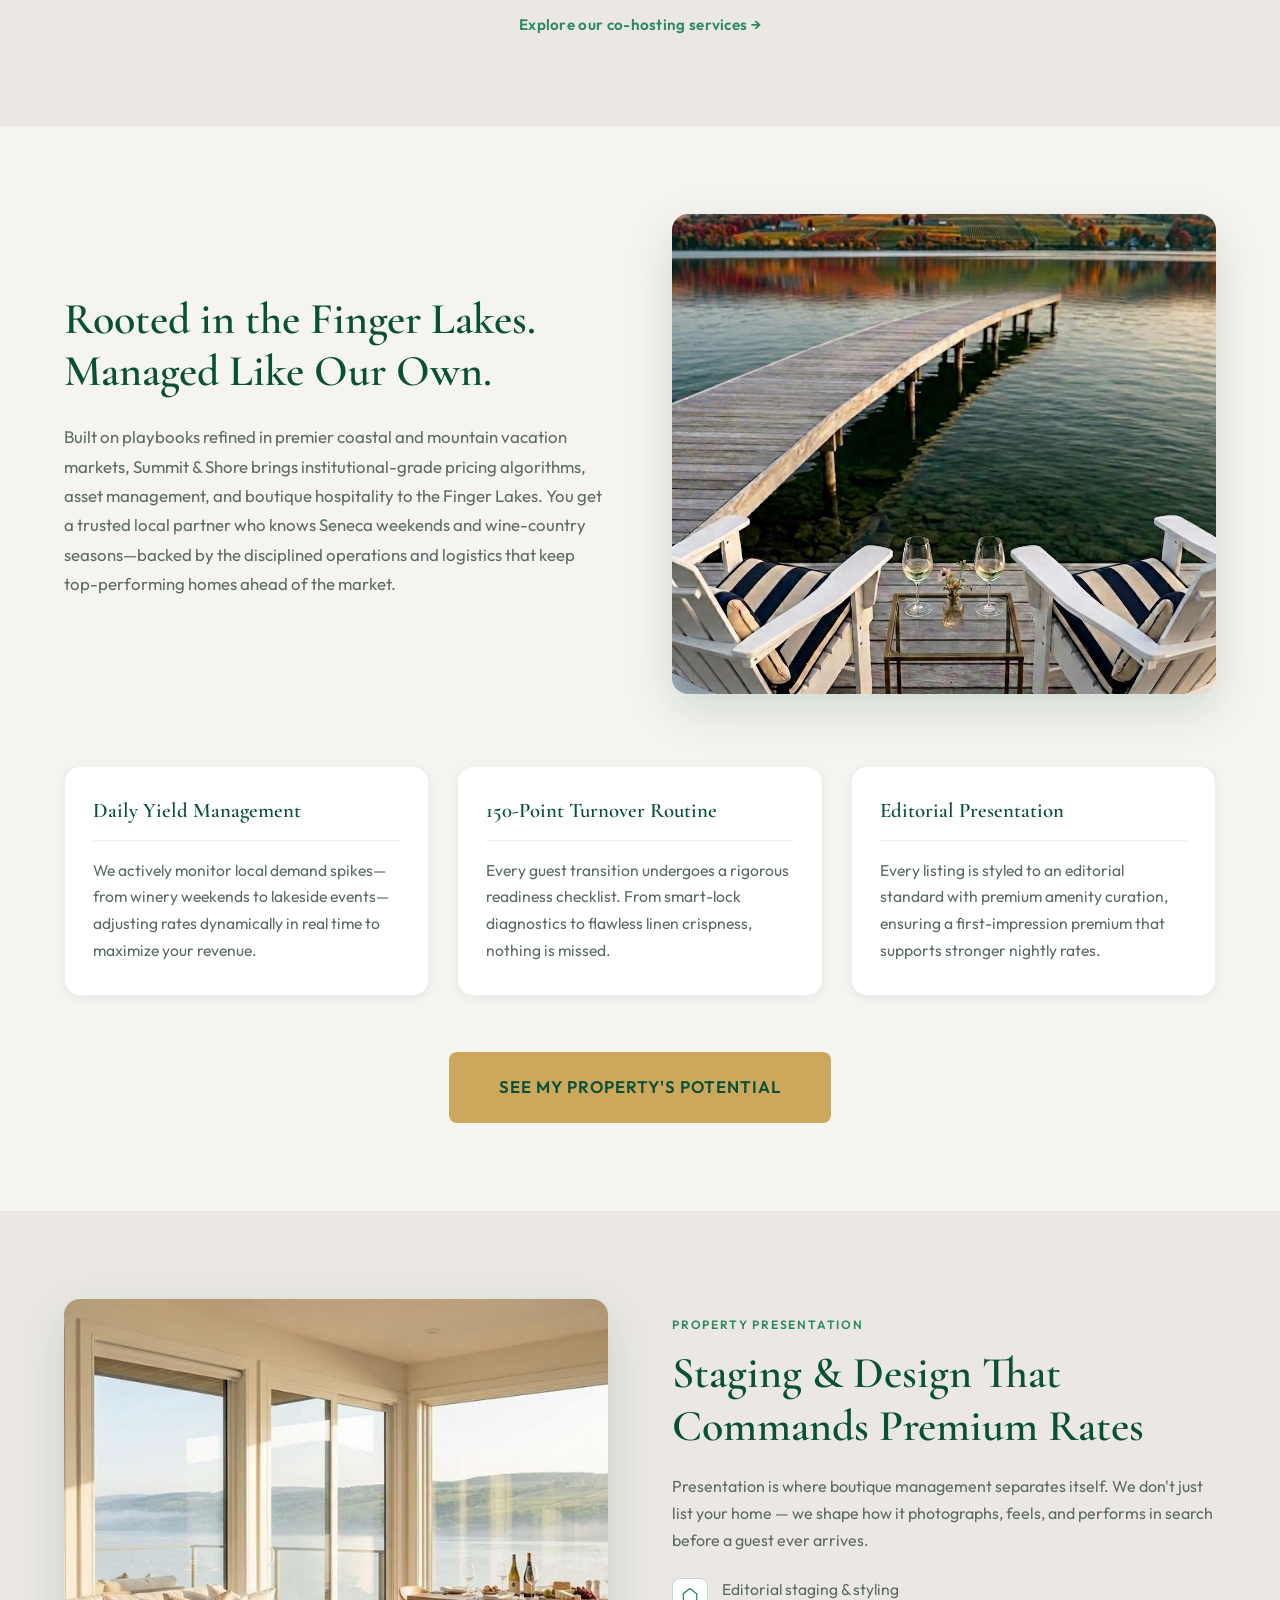
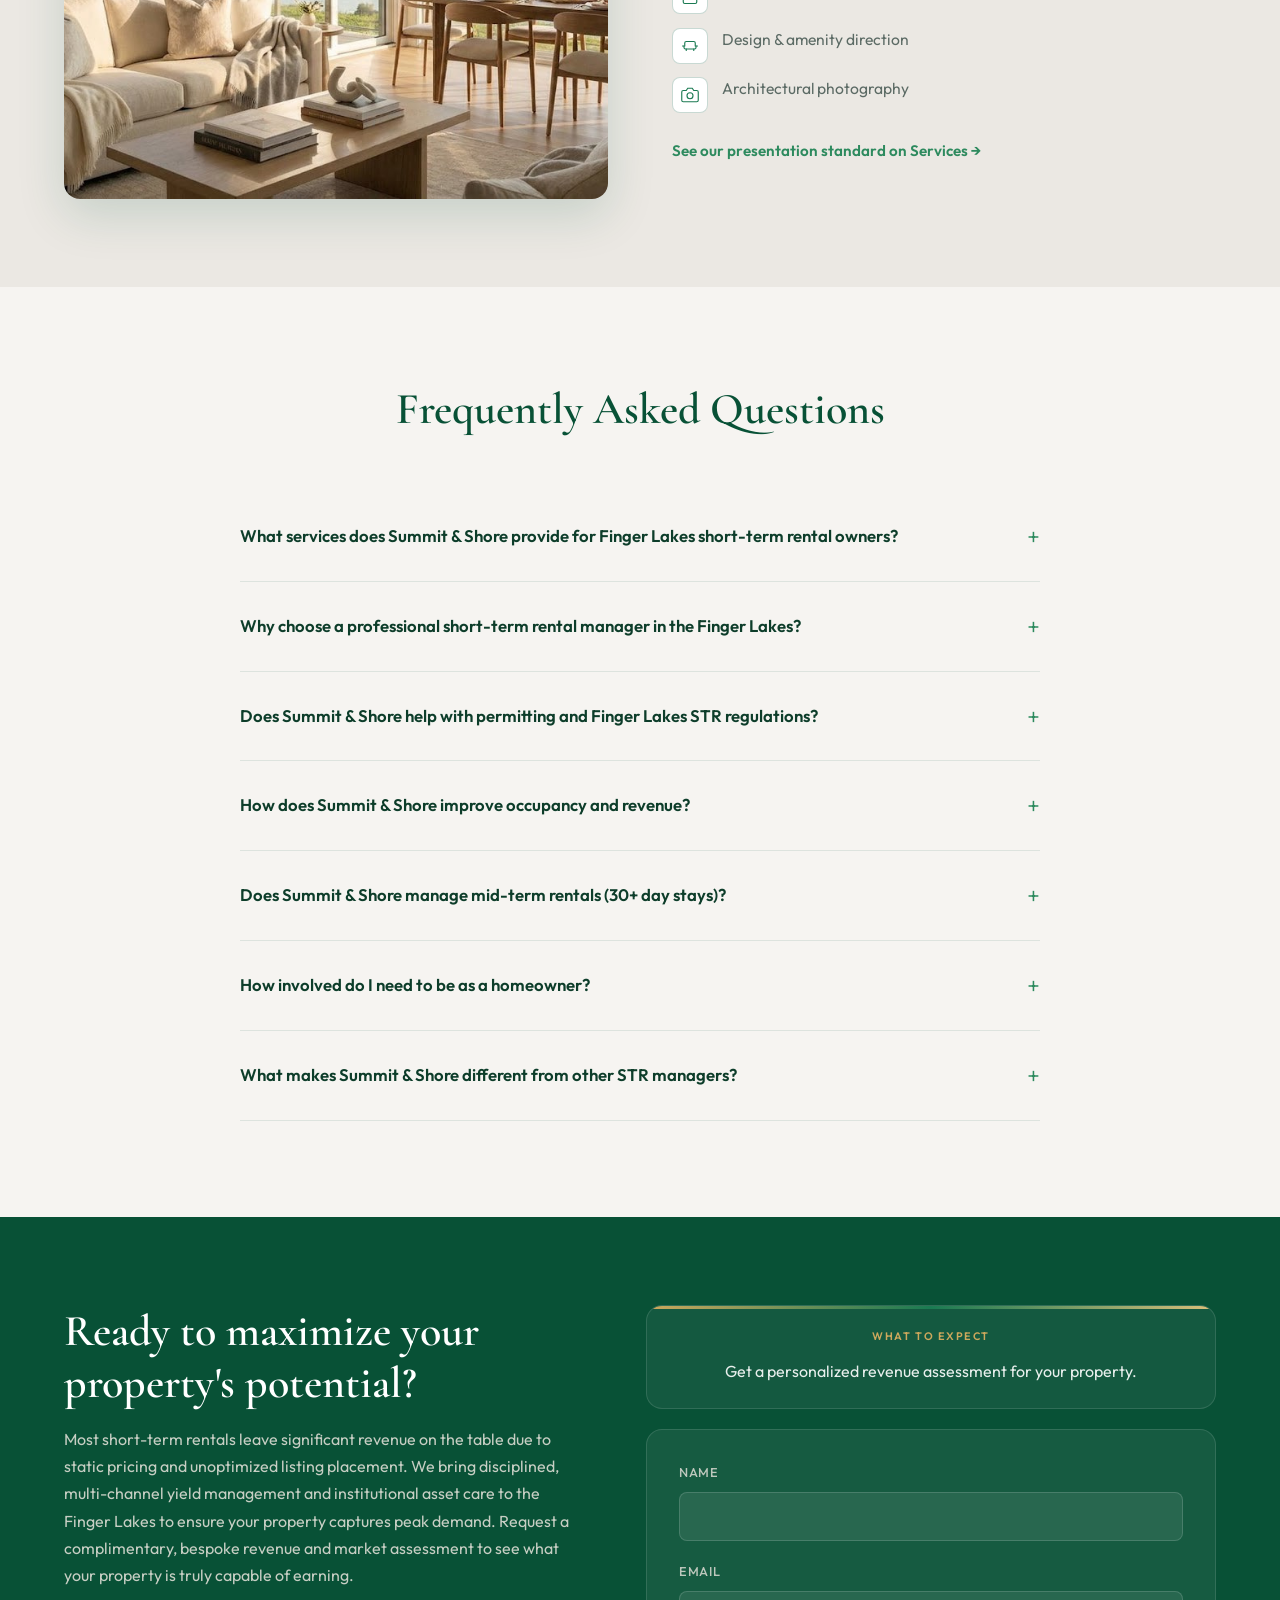
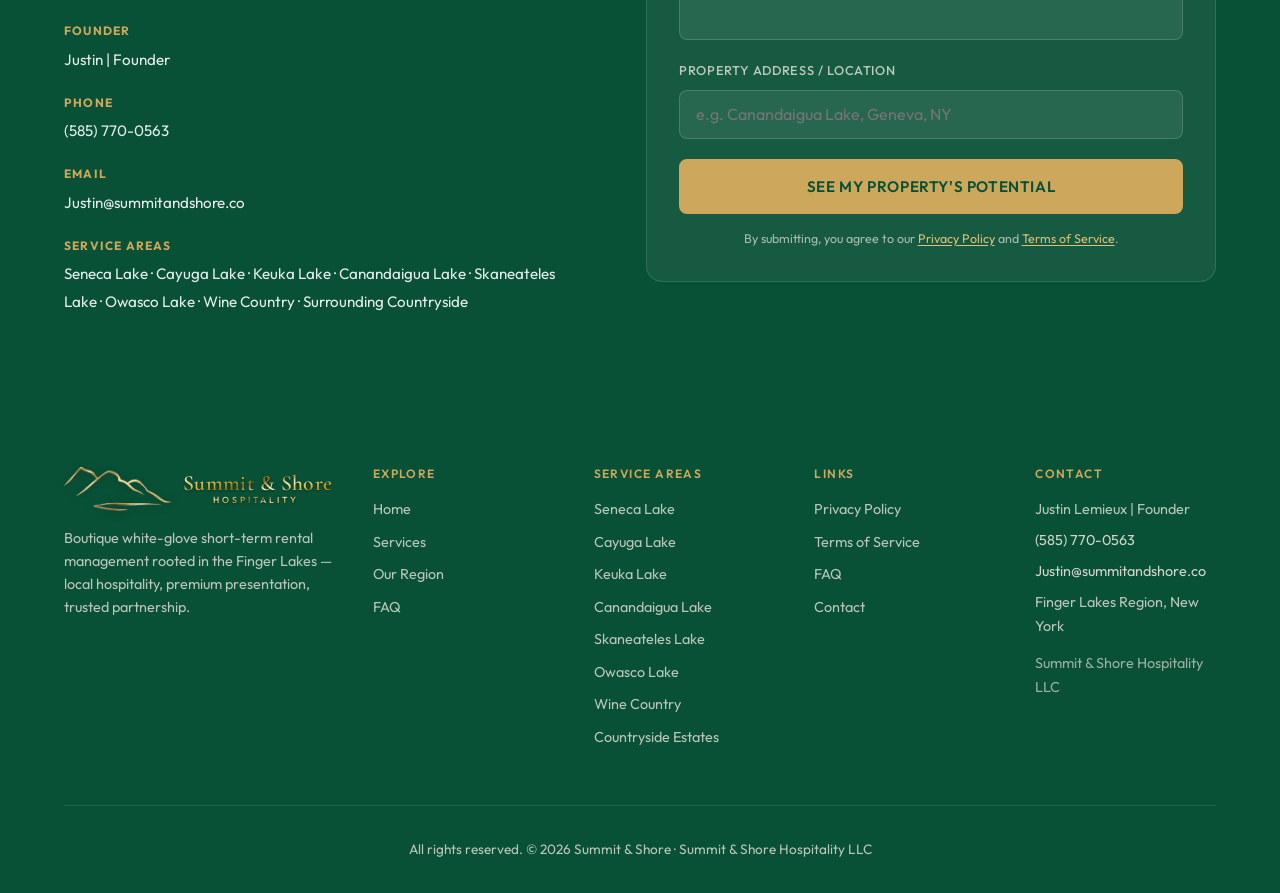
==== commit 136c5ca3: "Founder name" ====
--- a/index.html
+++ b/index.html
@@ -477,7 +477,7 @@
         </div>
         <div class="footer-contact">
           <h4>Contact</h4>
-          <p>Justin | Founder</p>
+          <p>Justin Lemieux | Founder</p>
           <p><a href="tel:+15857700563">(585) 770-0563</a></p>
           <p><a href="mailto:Justin@summitandshore.co">Justin@summitandshore.co</a></p>
           <p>Finger Lakes Region, New York</p>
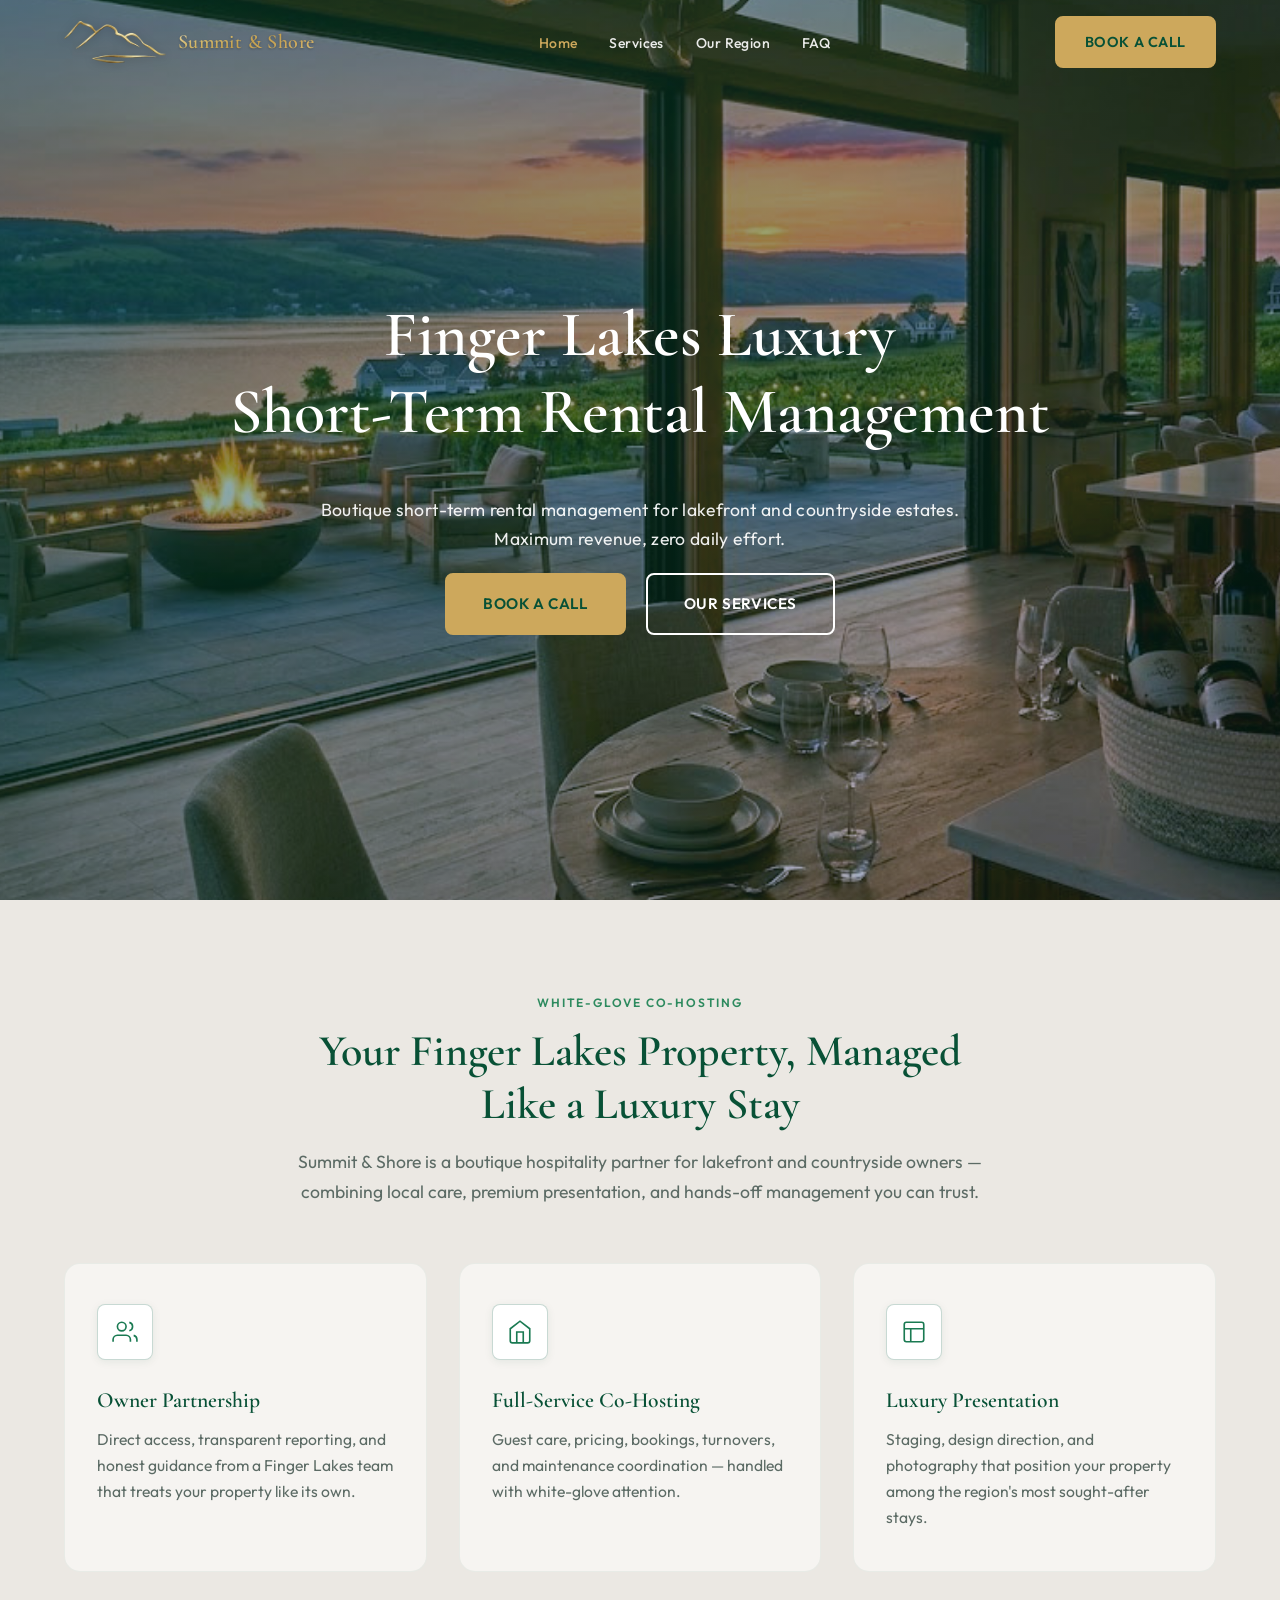
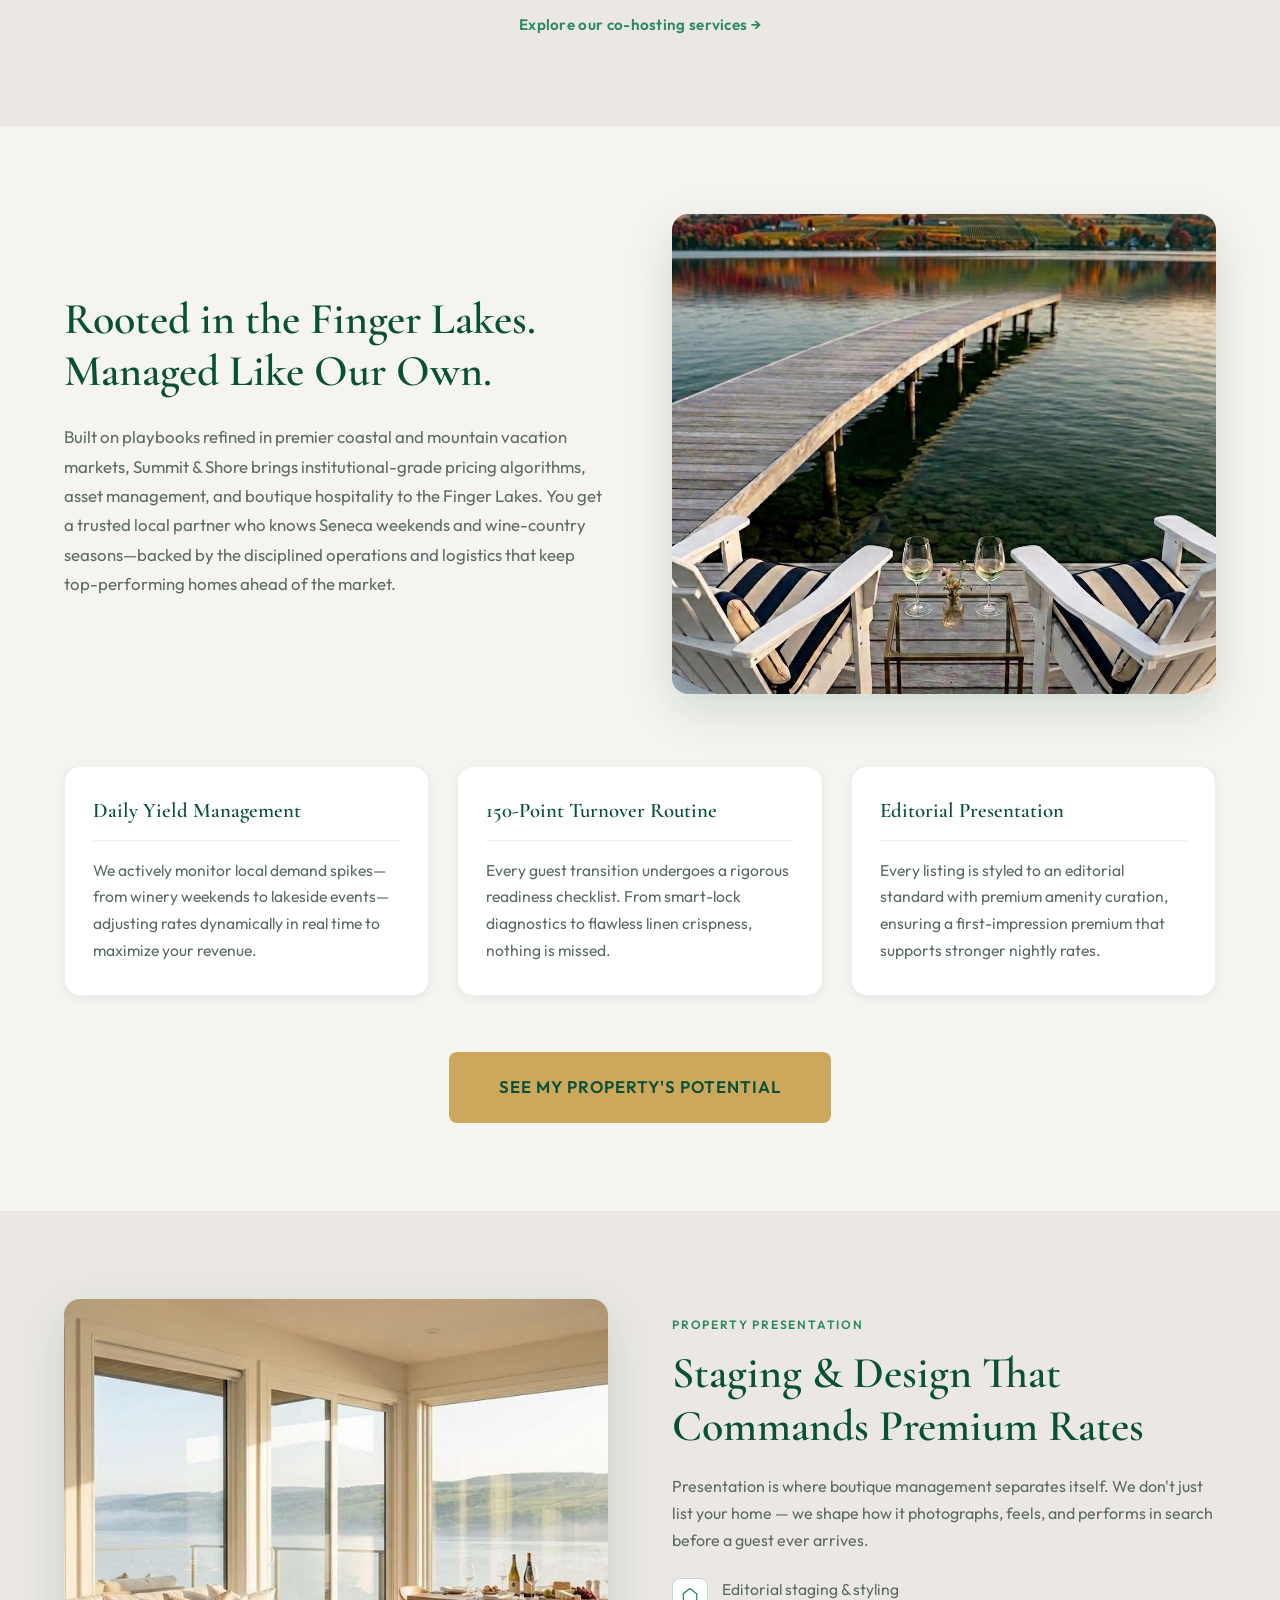
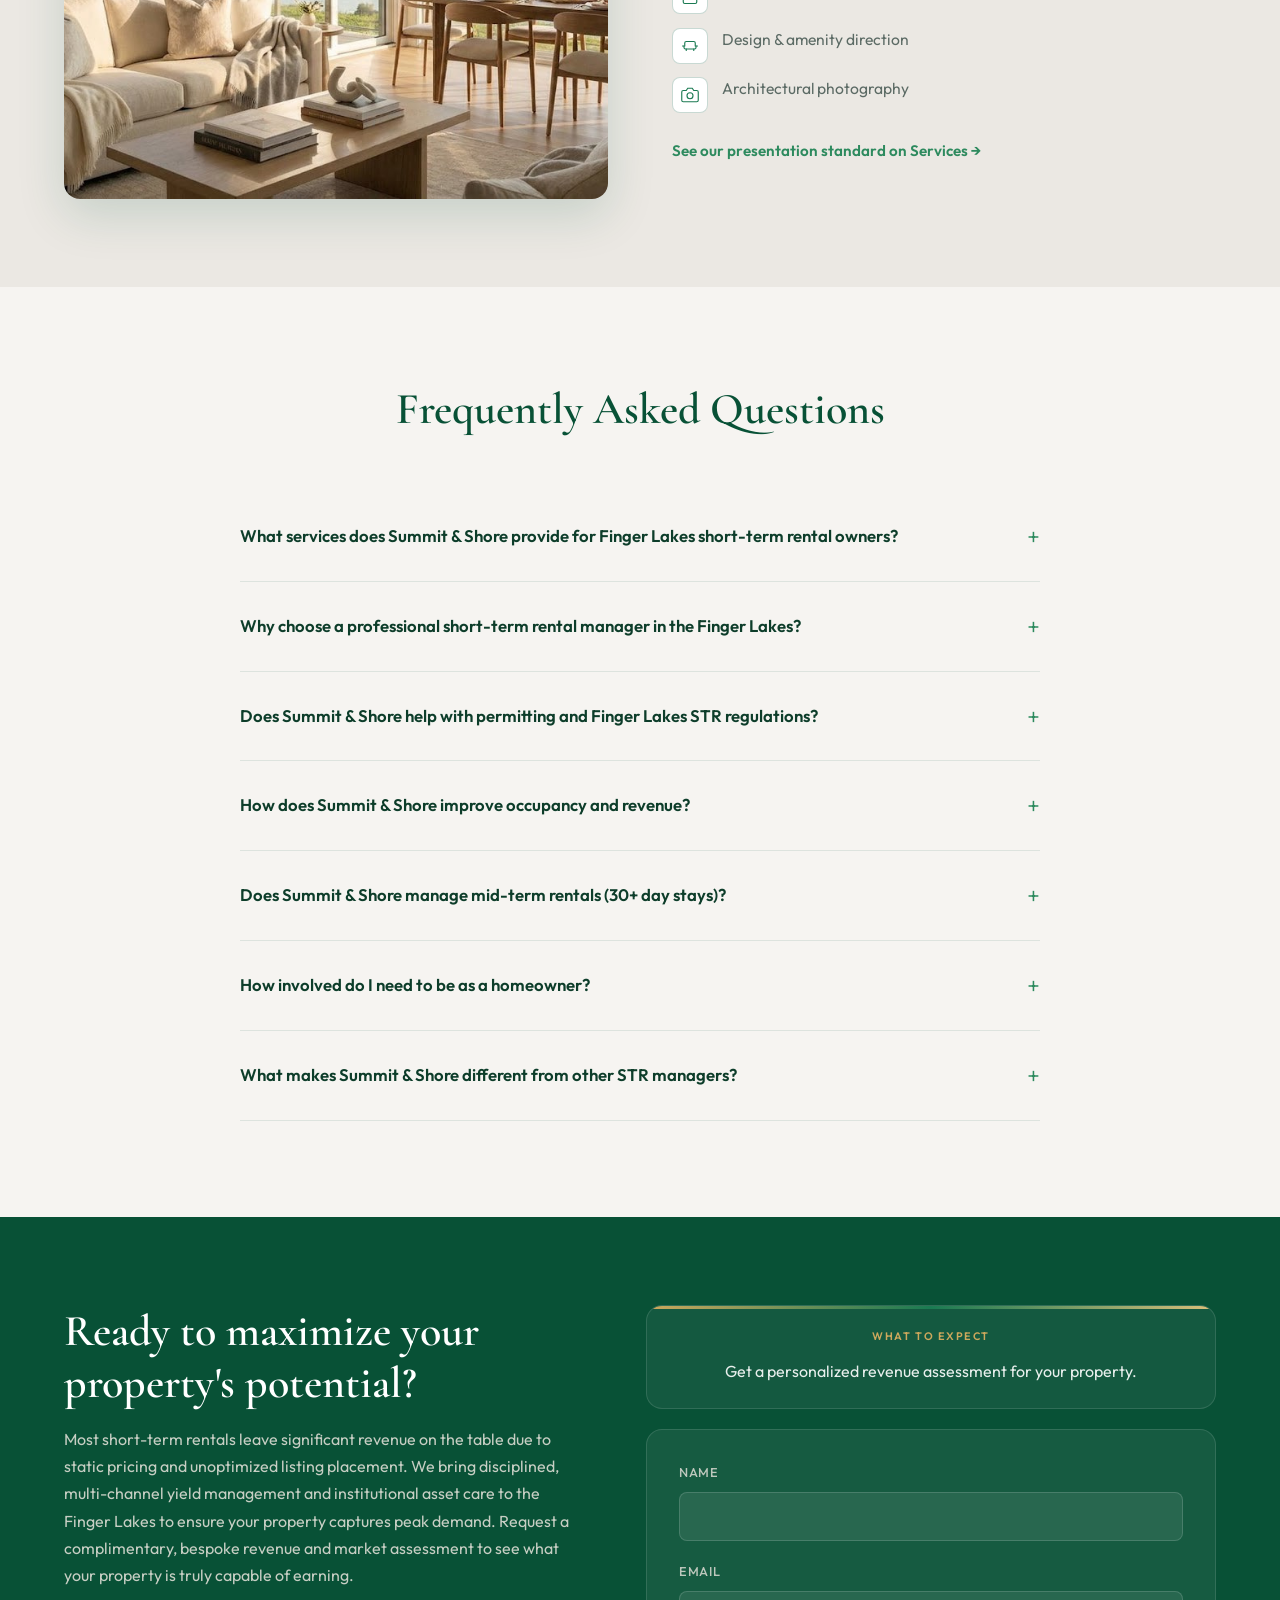
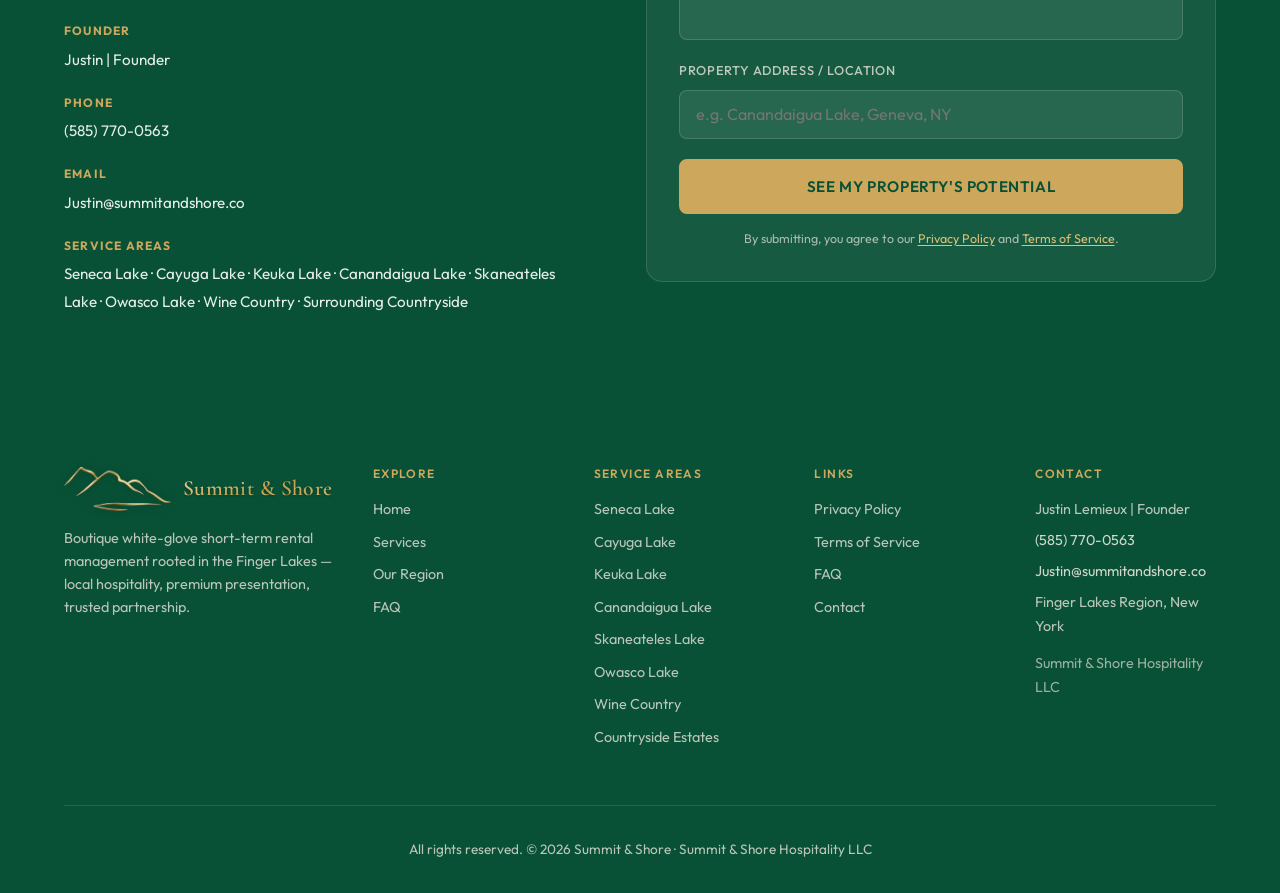
==== commit f446f765: "Logo redesign" ====
--- a/index.html
+++ b/index.html
@@ -19,7 +19,6 @@
         </span>
         <span class="logo-wordmark">
           <span class="logo-text-primary">Summit &amp; Shore</span>
-          <span class="logo-text-tagline">Hospitality</span>
         </span>
       </a>
       <button class="nav-toggle" id="navToggle" aria-label="Toggle menu">
@@ -439,7 +438,6 @@
             </span>
             <span class="logo-wordmark">
               <span class="logo-text-primary">Summit &amp; Shore</span>
-              <span class="logo-text-tagline">Hospitality</span>
             </span>
           </a>
           <p>Boutique white-glove short-term rental management rooted in the Finger Lakes — local hospitality, premium presentation, trusted partnership.</p>
--- a/styles.css
+++ b/styles.css
@@ -293,49 +293,30 @@
 .logo-wordmark {
   display: flex;
   flex-direction: column;
-  align-items: center;
+  align-items: flex-start;
   justify-content: center;
-  gap: 0.12rem;
   line-height: 1;
 }
 
-.logo-text-primary,
-.logo-text-tagline {
+.logo-text-primary {
+  font-family: var(--font-display);
+  font-size: 1.25rem;
+  font-weight: 600;
+  letter-spacing: 0.02em;
+  white-space: nowrap;
   background-image: linear-gradient(
     165deg,
-    #fff8e0 0%,
-    #f0d88a 16%,
-    #c9a227 34%,
-    #8b6914 48%,
-    #f5e6b8 62%,
-    #d4af37 78%,
-    #a67c00 92%,
-    #dbbf7a 100%
+    #e6d4a3 0%,
+    #d4b86a 28%,
+    #c4a04e 52%,
+    #cda85c 76%,
+    #d8c07a 100%
   );
   -webkit-background-clip: text;
   background-clip: text;
   color: transparent;
   -webkit-text-fill-color: transparent;
-  filter: drop-shadow(0 1px 1px rgba(0, 0, 0, 0.45));
-}
-
-.logo-text-primary {
-  font-family: var(--font-display);
-  font-size: 1.2rem;
-  font-weight: 600;
-  letter-spacing: 0.02em;
-  white-space: nowrap;
-}
-
-.logo-text-tagline {
-  font-family: var(--font-body);
-  font-size: 0.5rem;
-  font-weight: 500;
-  letter-spacing: 0.34em;
-  text-transform: uppercase;
-  text-align: center;
-  white-space: nowrap;
-  padding-right: 0.34em;
+  filter: drop-shadow(0 1px 1px rgba(0, 0, 0, 0.28));
 }
 
 .nav-links {
@@ -2380,10 +2361,6 @@
 
 .footer-brand .logo-text-primary {
   font-size: 1.35rem;
-}
-
-.footer-brand .logo-text-tagline {
-  font-size: 0.55rem;
 }
 
 .footer-brand p {
@@ -2578,12 +2555,6 @@
     font-size: 1.05rem;
   }
 
-  .logo-text-tagline {
-    font-size: 0.45rem;
-    letter-spacing: 0.28em;
-    padding-right: 0.28em;
-  }
-
   .nav-links.open {
     display: flex;
     flex-direction: column;
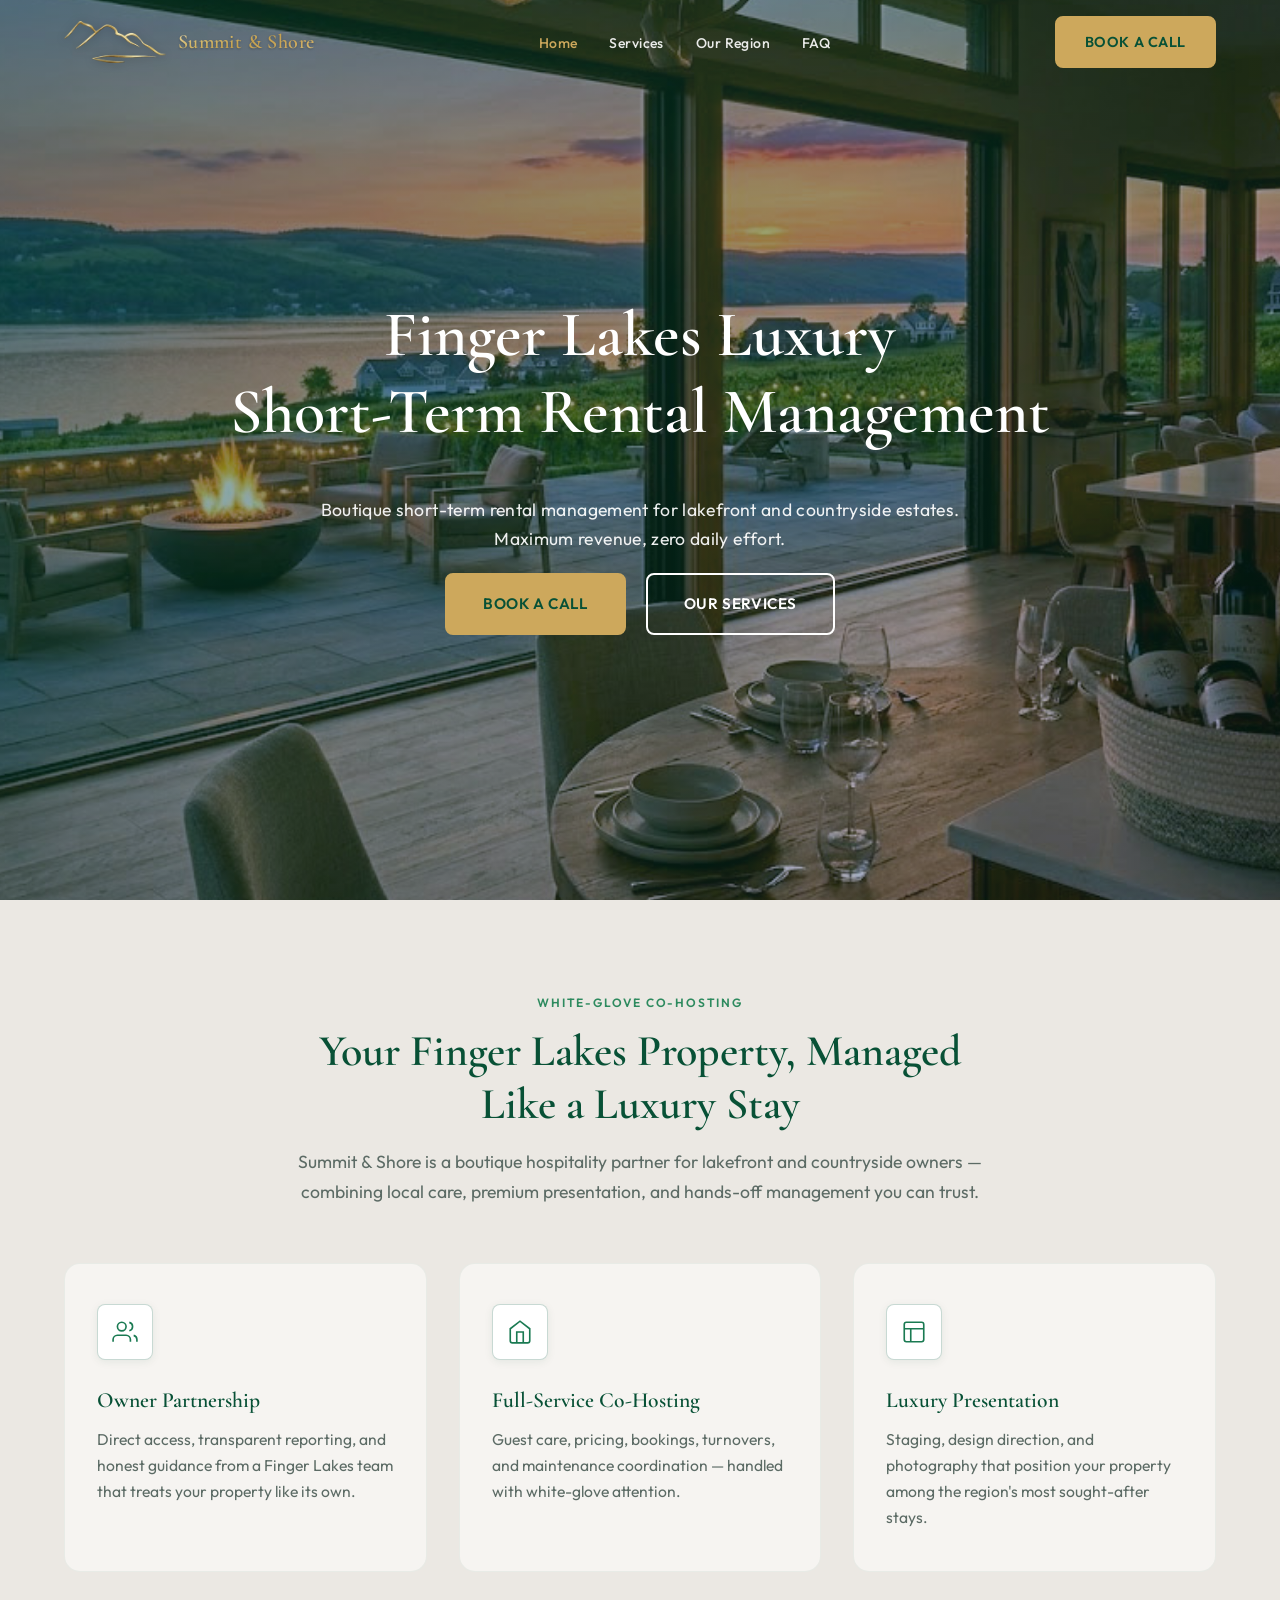
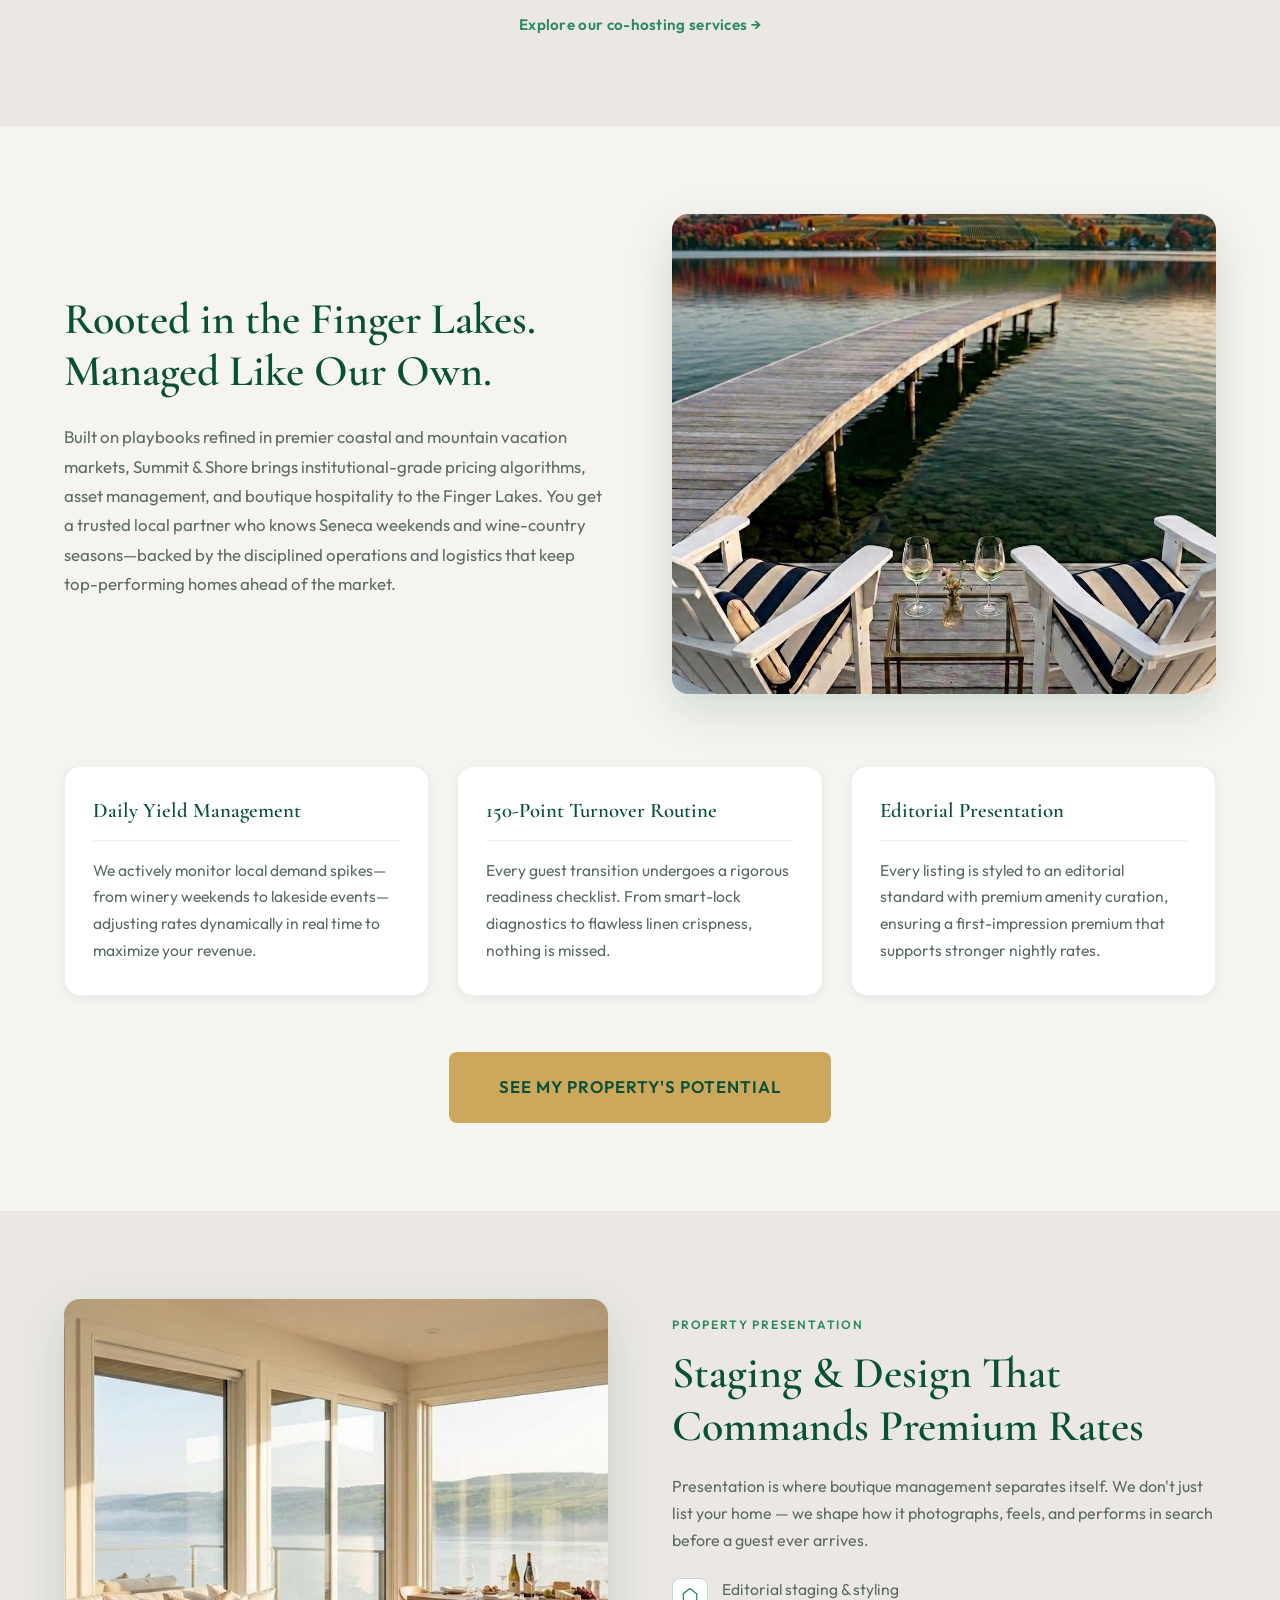
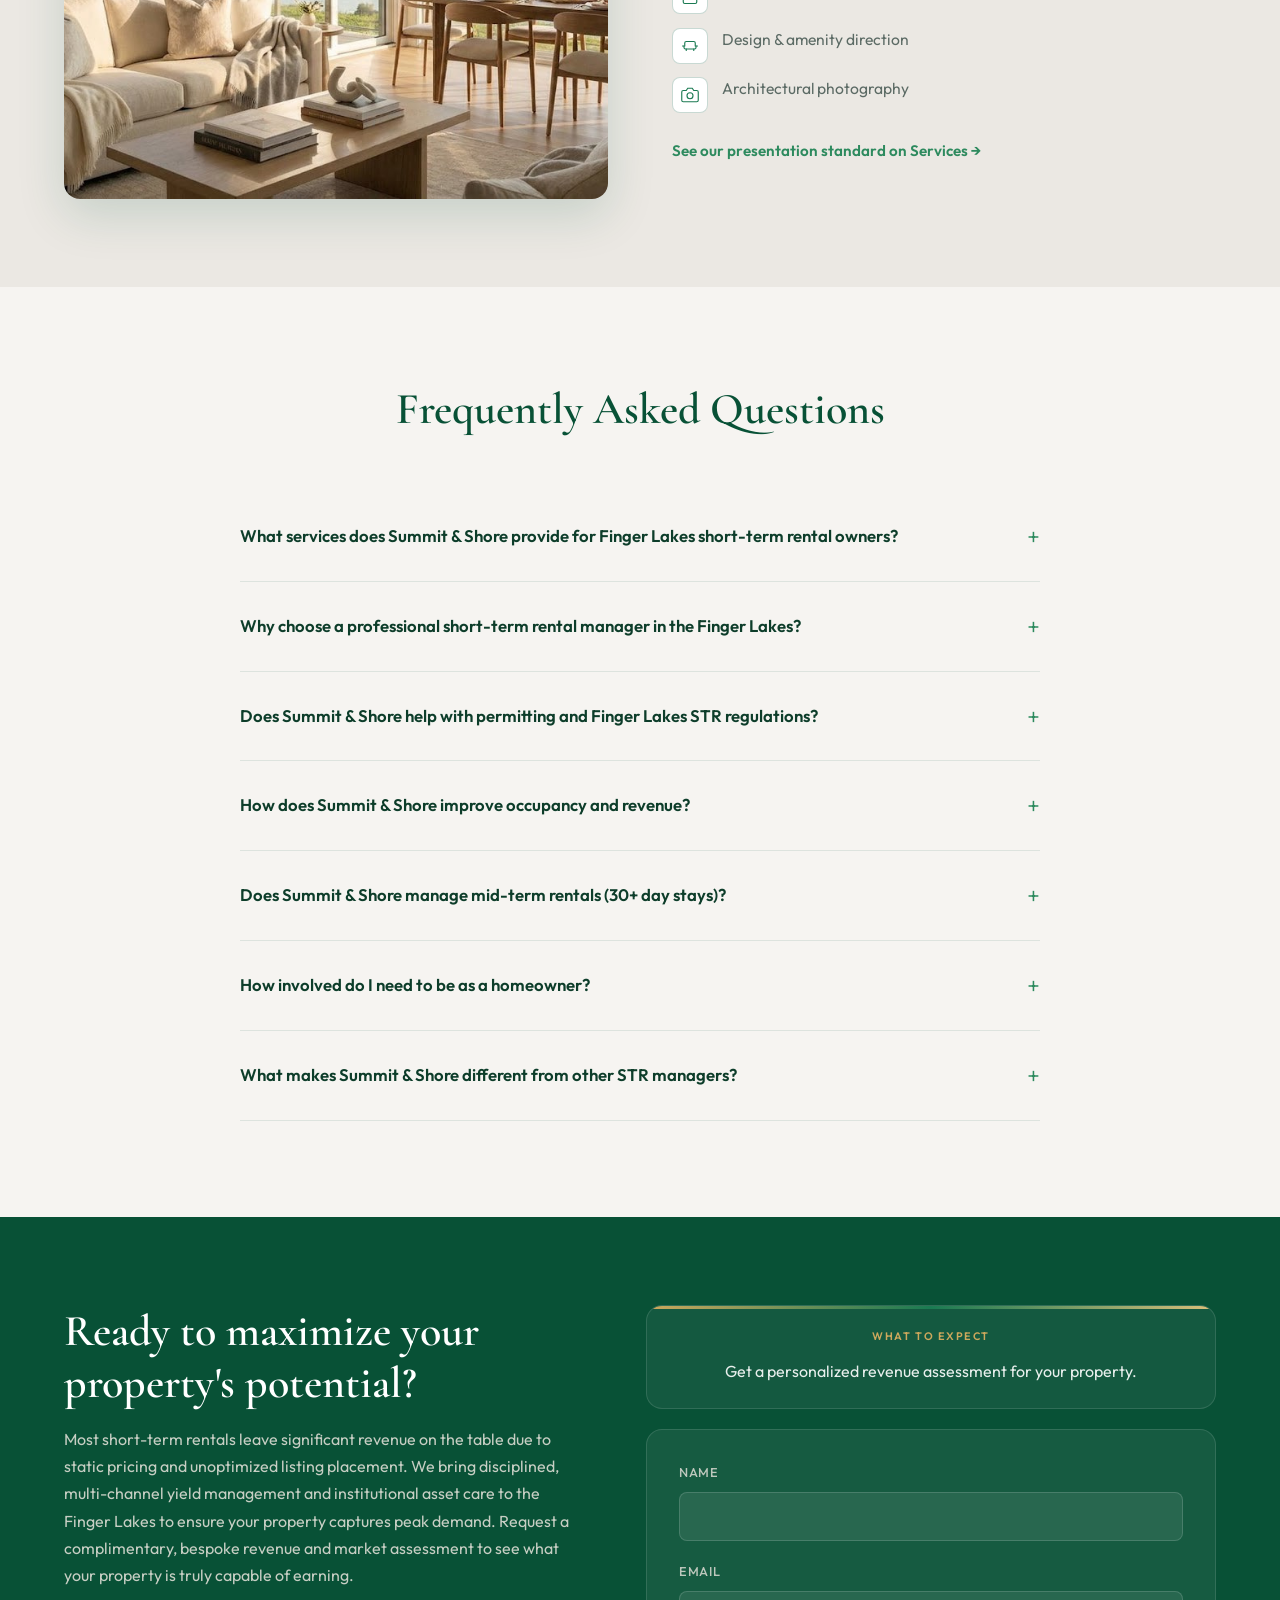
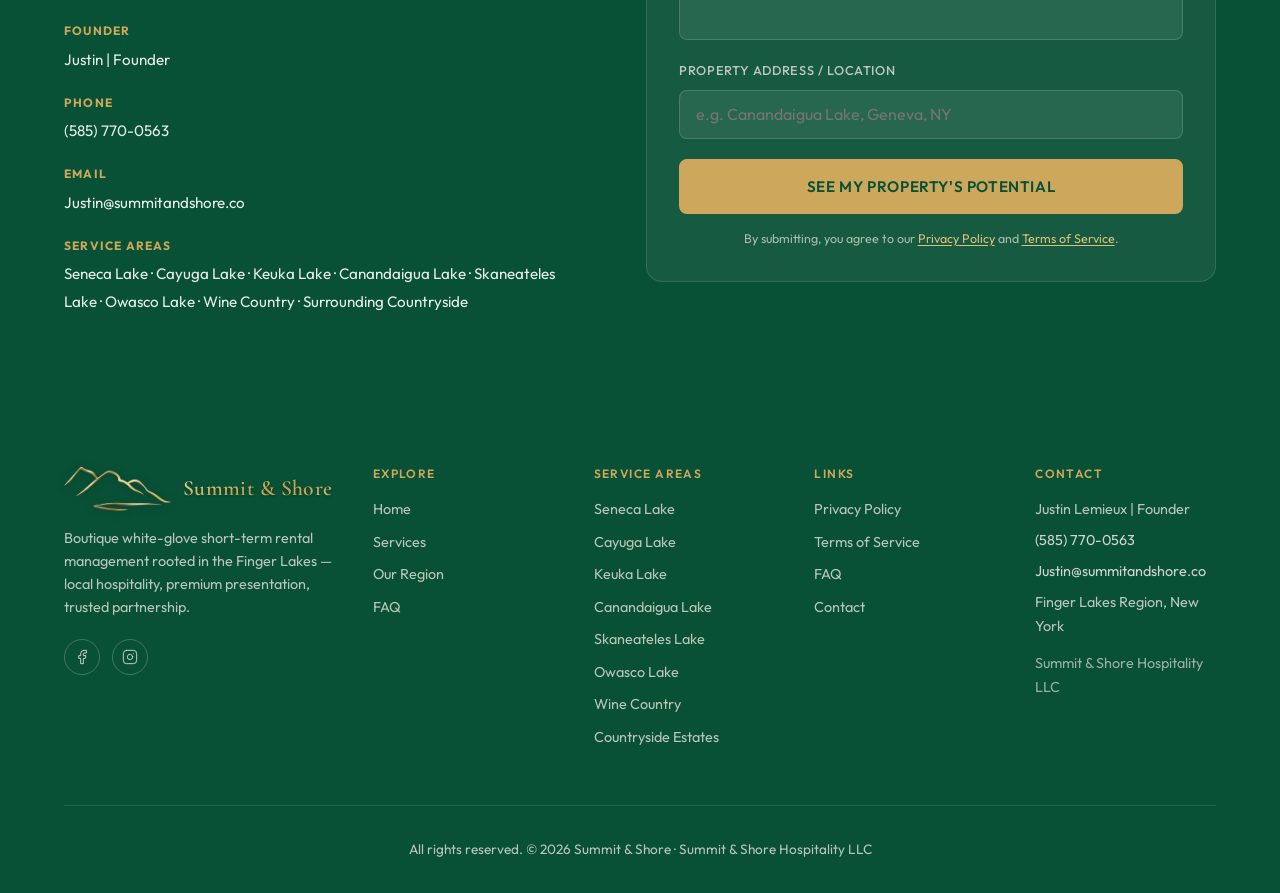
==== commit 3a3ce2ff: "Social media footer add" ====
--- a/index.html
+++ b/index.html
@@ -3,14 +3,127 @@
 <head>
   <meta charset="UTF-8">
   <meta name="viewport" content="width=device-width, initial-scale=1.0">
-  <meta name="description" content="Summit & Shore — boutique white-glove short-term rental management in the Finger Lakes. Local hospitality, premium presentation, and trusted partnership for lakefront property owners.">
+  <meta name="description" content="Boutique white-glove short-term rental management in the Finger Lakes. Local hospitality, premium presentation, and trusted partnership for lakefront owners.">
   <title>Summit & Shore | Finger Lakes Short-Term Rental Management</title>
+  <link rel="canonical" href="https://summitandshore.co/">
+  <meta name="theme-color" content="#085136">
+  <link rel="icon" href="favicon.png" type="image/png">
+  <link rel="apple-touch-icon" href="apple-touch-icon.png">
+  <meta property="og:type" content="website">
+  <meta property="og:site_name" content="Summit & Shore">
+  <meta property="og:url" content="https://summitandshore.co/">
+  <meta property="og:title" content="Summit & Shore | Finger Lakes Short-Term Rental Management">
+  <meta property="og:description" content="Boutique white-glove short-term rental management in the Finger Lakes. Local hospitality, premium presentation, and trusted partnership for lakefront owners.">
+  <meta property="og:image" content="https://summitandshore.co/images/og-default.jpg">
+  <meta property="og:image:width" content="1200">
+  <meta property="og:image:height" content="630">
+  <meta name="twitter:card" content="summary_large_image">
+  <meta name="twitter:title" content="Summit & Shore | Finger Lakes Short-Term Rental Management">
+  <meta name="twitter:description" content="Boutique white-glove short-term rental management in the Finger Lakes. Local hospitality, premium presentation, and trusted partnership for lakefront owners.">
+  <meta name="twitter:image" content="https://summitandshore.co/images/og-default.jpg">
   <link rel="preconnect" href="https://fonts.googleapis.com">
   <link rel="preconnect" href="https://fonts.gstatic.com" crossorigin>
   <link href="https://fonts.googleapis.com/css2?family=Cormorant+Garamond:ital,wght@0,400;0,600;0,700;1,400&family=Outfit:wght@300;400;500;600;700&display=swap" rel="stylesheet">
   <link rel="stylesheet" href="styles.css">
+  <script type="application/ld+json">
+  {
+    "@context": "https://schema.org",
+    "@graph": [
+      {
+        "@type": ["Organization", "ProfessionalService"],
+        "@id": "https://summitandshore.co/#organization",
+        "name": "Summit & Shore",
+        "legalName": "Summit & Shore Hospitality LLC",
+        "url": "https://summitandshore.co/",
+        "logo": "https://summitandshore.co/images/logo-header.png",
+        "image": "https://summitandshore.co/images/og-default.jpg",
+        "email": "Justin@summitandshore.co",
+        "telephone": "+1-585-770-0563",
+        "founder": {
+          "@type": "Person",
+          "name": "Justin Lemieux"
+        },
+        "areaServed": {
+          "@type": "Place",
+          "name": "Finger Lakes Region, New York"
+        },
+        "description": "Boutique white-glove short-term rental co-hosting and management in the Finger Lakes."
+      },
+      {
+        "@type": "WebSite",
+        "@id": "https://summitandshore.co/#website",
+        "url": "https://summitandshore.co/",
+        "name": "Summit & Shore",
+        "publisher": { "@id": "https://summitandshore.co/#organization" }
+      },
+      {
+        "@type": "FAQPage",
+        "@id": "https://summitandshore.co/#faq",
+        "mainEntity": [
+          {
+            "@type": "Question",
+            "name": "What services does Summit & Shore provide for Finger Lakes short-term rental owners?",
+            "acceptedAnswer": {
+              "@type": "Answer",
+              "text": "Summit & Shore offers full-service short-term rental management in the Finger Lakes, including dynamic pricing, revenue management, listing optimization, guest communication, cleaning coordination, maintenance, staging, photography, and direct booking strategies. Our goal is to maximize your occupancy and nightly rates while creating a seamless, hands-off experience for property owners."
+            }
+          },
+          {
+            "@type": "Question",
+            "name": "Why choose a professional short-term rental manager in the Finger Lakes?",
+            "acceptedAnswer": {
+              "@type": "Answer",
+              "text": "The Finger Lakes is a competitive vacation rental market with seasonal demand shifts, local regulations, and high guest expectations. A professional manager like Summit & Shore ensures your property stays compliant, ranks well on booking platforms, attracts high-quality guests, and earns stronger year-round revenue through data-driven strategies."
+            }
+          },
+          {
+            "@type": "Question",
+            "name": "Does Summit & Shore help with permitting and Finger Lakes STR regulations?",
+            "acceptedAnswer": {
+              "@type": "Answer",
+              "text": "Yes. We stay up to date with evolving short-term rental regulations across Finger Lakes municipalities and counties. Our team can guide you through the permitting process and ensure your property remains compliant and operating smoothly."
+            }
+          },
+          {
+            "@type": "Question",
+            "name": "How does Summit & Shore improve occupancy and revenue?",
+            "acceptedAnswer": {
+              "@type": "Answer",
+              "text": "We use a combination of dynamic pricing tools, comp-set analysis, seasonal demand forecasting, and customized rate strategies to optimize your revenue. Beyond Airbnb and VRBO, we also drive direct bookings, run targeted SEO and marketing campaigns, and leverage multi-channel distribution to increase occupancy throughout the year."
+            }
+          },
+          {
+            "@type": "Question",
+            "name": "Does Summit & Shore manage mid-term rentals (30+ day stays)?",
+            "acceptedAnswer": {
+              "@type": "Answer",
+              "text": "Yes. We specialize in both short-term and mid-term rental strategies. Mid-term stays are ideal for corporate travelers, wine industry professionals, families relocating to the region, and guests seeking extended lakefront stays. These bookings help stabilize cash flow and reduce turnover costs during shoulder seasons."
+            }
+          },
+          {
+            "@type": "Question",
+            "name": "How involved do I need to be as a homeowner?",
+            "acceptedAnswer": {
+              "@type": "Answer",
+              "text": "Our management is designed to be fully hands-off. We handle guest messaging, turnovers, pricing, maintenance, marketing, and calendar coordination so you can enjoy passive income without the day-to-day workload. You'll receive transparent monthly reporting and real-time visibility into your property's performance."
+            }
+          },
+          {
+            "@type": "Question",
+            "name": "What makes Summit & Shore different from other STR managers?",
+            "acceptedAnswer": {
+              "@type": "Answer",
+              "text": "We focus on boutique-level service, personalized revenue strategies, and direct-booking marketing — not cookie-cutter management. Our team prioritizes property presentation, guest experience, and owner communication, ensuring your home performs as well as (or better than) the top rentals in its neighborhood. We grow your revenue while protecting your asset."
+            }
+          }
+        ]
+      }
+    ]
+  }
+  </script>
 </head>
 <body>
+  <a class="skip-link" href="#main">Skip to main content</a>
   <header class="header" id="header">
     <nav class="nav container">
       <a href="index.html" class="logo">
@@ -34,11 +147,14 @@
     </nav>
   </header>
 
+  <main id="main">
   <section class="hero" id="home">
     <div class="hero-bg">
       <img
-        src="images/Sunset pic homepage.jpg"
+        src="images/hero-sunset.jpg"
         alt="Luxury lakeside vacation rental at sunset with indoor-outdoor living space, fire pit, and vineyard views, Finger Lakes"
+        width="1024"
+        height="559"
         loading="eager"
       >
     </div>
@@ -95,7 +211,7 @@
           <p class="intro-lead">Built on playbooks refined in premier coastal and mountain vacation markets, Summit &amp; Shore brings institutional-grade pricing algorithms, asset management, and boutique hospitality to the Finger Lakes. You get a trusted local partner who knows Seneca weekends and wine-country seasons—backed by the disciplined operations and logistics that keep top-performing homes ahead of the market.</p>
         </div>
         <div class="intro-image">
-          <img src="images/lake and dock view empty chairs.jpg" alt="Lakefront dock with empty chairs overlooking the water, Finger Lakes" loading="lazy">
+          <img src="images/lake-dock-chairs.jpg" alt="Lakefront dock with empty chairs overlooking the water, Finger Lakes" width="1024" height="1015" loading="lazy">
         </div>
       </div>
 
@@ -291,7 +407,7 @@
     <div class="container">
       <div class="design-grid">
         <div class="design-image">
-          <img src="images/living room over looking lake 2.jpg" alt="Living room overlooking the lake at a Finger Lakes vacation rental" loading="lazy">
+          <img src="images/living-room-lake.jpg" alt="Living room overlooking the lake at a Finger Lakes vacation rental" width="1024" height="614" loading="lazy">
         </div>
         <div class="design-content">
           <span class="section-label">Property Presentation</span>
@@ -421,12 +537,13 @@
             <input type="text" id="propertyAddress" name="propertyAddress" placeholder="e.g. Canandaigua Lake, Geneva, NY" required>
           </div>
           <button type="submit" class="btn btn-primary btn-lg btn-full">See My Property's Potential</button>
-          <p class="form-legal-note">By submitting, you agree to our <a href="#privacy-policy" data-legal-open="privacy">Privacy Policy</a> and <a href="#terms-of-service" data-legal-open="terms">Terms of Service</a>.</p>
+          <p class="form-legal-note">By submitting, you agree to our <a href="privacy.html">Privacy Policy</a> and <a href="terms.html">Terms of Service</a>.</p>
         </form>
         </div>
       </div>
     </div>
   </section>
+  </main>
 
   <footer class="footer">
     <div class="container">
@@ -441,6 +558,14 @@
             </span>
           </a>
           <p>Boutique white-glove short-term rental management rooted in the Finger Lakes — local hospitality, premium presentation, trusted partnership.</p>
+          <div class="footer-social">
+            <a href="https://www.facebook.com/share/1CshYgZtUq/" class="footer-social-link" target="_blank" rel="noopener noreferrer" aria-label="Facebook">
+              <svg viewBox="0 0 24 24" fill="none" stroke="currentColor" stroke-width="1.5" stroke-linecap="round" stroke-linejoin="round" aria-hidden="true"><path d="M18 2h-3a5 5 0 00-5 5v3H7v4h3v8h4v-8h3l1-4h-4V7a1 1 0 011-1h3z"/></svg>
+            </a>
+            <a href="https://www.instagram.com/summit.and.shore" class="footer-social-link" target="_blank" rel="noopener noreferrer" aria-label="Instagram">
+              <svg viewBox="0 0 24 24" fill="none" stroke="currentColor" stroke-width="1.5" stroke-linecap="round" stroke-linejoin="round" aria-hidden="true"><rect x="2" y="2" width="20" height="20" rx="5" ry="5"/><path d="M16 11.37A4 4 0 1112.63 8 4 4 0 0116 11.37z"/><line x1="17.5" y1="6.5" x2="17.51" y2="6.5"/></svg>
+            </a>
+          </div>
         </div>
         <div class="footer-links">
           <h4>Explore</h4>
@@ -467,8 +592,8 @@
         <div class="footer-links">
           <h4>Links</h4>
           <ul>
-            <li><a href="#privacy-policy" data-legal-open="privacy">Privacy Policy</a></li>
-            <li><a href="#terms-of-service" data-legal-open="terms">Terms of Service</a></li>
+            <li><a href="privacy.html">Privacy Policy</a></li>
+            <li><a href="terms.html">Terms of Service</a></li>
             <li><a href="#faq">FAQ</a></li>
             <li><a href="#contact">Contact</a></li>
           </ul>
--- a/styles.css
+++ b/styles.css
@@ -2181,159 +2181,108 @@
   color: var(--color-gold);
 }
 
-/* Legal modal */
-.legal-modal {
-  position: fixed;
-  inset: 0;
-  z-index: 2000;
-  display: flex;
-  align-items: center;
-  justify-content: center;
-  padding: 1.25rem;
-  opacity: 0;
-  visibility: hidden;
-  pointer-events: none;
-  transition: opacity 0.25s ease, visibility 0.25s ease;
-}
-
-.legal-modal.is-open {
-  opacity: 1;
-  visibility: visible;
-  pointer-events: auto;
-}
-
-.legal-modal-backdrop {
+/* Skip link */
+.skip-link {
   position: absolute;
-  inset: 0;
-  background: rgba(8, 81, 54, 0.55);
-  backdrop-filter: blur(4px);
-  border: none;
-  padding: 0;
-  cursor: pointer;
-}
-
-.legal-modal-dialog {
-  position: relative;
-  z-index: 1;
-  width: min(100%, 40rem);
-  max-height: min(88vh, 42rem);
-  display: flex;
-  flex-direction: column;
-  background: var(--color-cream);
-  border-radius: var(--radius-lg);
-  box-shadow: var(--shadow-lg);
-  overflow: hidden;
-  transform: translateY(12px) scale(0.98);
-  transition: transform 0.25s ease;
-}
-
-.legal-modal.is-open .legal-modal-dialog {
-  transform: translateY(0) scale(1);
-}
-
-.legal-modal-header {
-  display: flex;
-  align-items: flex-start;
-  justify-content: space-between;
-  gap: 1rem;
-  padding: 1.35rem 1.5rem 1rem;
-  border-bottom: 1px solid rgba(var(--rgb-green), 0.12);
-  background: linear-gradient(180deg, rgba(255, 255, 255, 0.7), transparent);
-}
-
-.legal-modal-header h2 {
+  left: -9999px;
+  top: 0;
+  z-index: 9999;
+  padding: 0.75rem 1.25rem;
+  background: var(--color-green);
+  color: var(--color-white);
+  font-size: 0.9rem;
+  font-weight: 600;
+  text-decoration: none;
+  border-radius: 0 0 var(--radius-md) 0;
+}
+
+.skip-link:focus {
+  left: 0;
+  outline: 2px solid var(--color-gold);
+  outline-offset: 2px;
+}
+
+/* Legal document pages */
+.page-hero--compact {
+  padding-block: 5.5rem 2.5rem;
+}
+
+.legal-updated {
+  font-size: 0.85rem;
+  letter-spacing: 0.04em;
+  text-transform: uppercase;
+  color: var(--color-text-muted);
+}
+
+.legal-doc {
+  max-width: 42rem;
+  color: var(--color-text);
+  font-size: 0.95rem;
+  line-height: 1.75;
+}
+
+.legal-doc h2 {
   font-family: var(--font-display);
-  font-size: 1.75rem;
+  font-size: 1.35rem;
   font-weight: 600;
   color: var(--color-green);
-  line-height: 1.2;
-}
-
-.legal-modal-updated {
-  margin-top: 0.35rem;
-  font-size: 0.75rem;
-  letter-spacing: 0.04em;
-  text-transform: uppercase;
-  color: var(--color-text-muted);
-}
-
-.legal-modal-close {
-  flex-shrink: 0;
-  width: 2.25rem;
-  height: 2.25rem;
-  display: inline-flex;
-  align-items: center;
-  justify-content: center;
-  border: 1px solid rgba(var(--rgb-green), 0.18);
-  border-radius: 999px;
-  background: var(--color-white);
-  color: var(--color-green);
-  font-size: 1.35rem;
-  line-height: 1;
-  cursor: pointer;
-  transition: background var(--transition), border-color var(--transition), color var(--transition);
-}
-
-.legal-modal-close:hover,
-.legal-modal-close:focus-visible {
-  background: var(--color-green);
-  border-color: var(--color-green);
-  color: var(--color-white);
-  outline: none;
-}
-
-.legal-modal-body {
-  padding: 1.25rem 1.5rem 1.75rem;
-  overflow-y: auto;
-  overscroll-behavior: contain;
-  color: var(--color-text);
-  font-size: 0.92rem;
-  line-height: 1.7;
-}
-
-.legal-modal-body h3 {
-  font-family: var(--font-display);
-  font-size: 1.2rem;
-  font-weight: 600;
-  color: var(--color-green);
-  margin: 1.35rem 0 0.5rem;
-}
-
-.legal-modal-body h3:first-child {
-  margin-top: 0;
-}
-
-.legal-modal-body p,
-.legal-modal-body ul {
-  margin-bottom: 0.75rem;
-  color: var(--color-text-muted);
-}
-
-.legal-modal-body ul {
+  margin: 1.75rem 0 0.6rem;
+}
+
+.legal-doc h2:first-of-type {
+  margin-top: 1.25rem;
+}
+
+.legal-doc p,
+.legal-doc ul {
+  margin-bottom: 0.85rem;
+  color: var(--color-text-muted);
+}
+
+.legal-doc ul {
   padding-left: 1.15rem;
 }
 
-.legal-modal-body li {
+.legal-doc li {
   margin-bottom: 0.35rem;
 }
 
-.legal-modal-body a {
+.legal-doc a {
   color: var(--color-lake);
   text-decoration: underline;
   text-underline-offset: 2px;
 }
 
-.legal-modal-body a:hover {
+.legal-doc a:hover {
   color: var(--color-green);
 }
 
-.legal-modal-body strong {
+.legal-doc strong {
   color: var(--color-text);
   font-weight: 560;
 }
 
-body.legal-modal-open {
-  overflow: hidden;
+.legal-crosslink {
+  margin-top: 2rem;
+  padding-top: 1.25rem;
+  border-top: 1px solid var(--color-teal-border);
+}
+
+.about-image-wrap {
+  margin: 0;
+}
+
+.image-credit {
+  margin-top: 0.5rem;
+  font-size: 0.72rem;
+  line-height: 1.4;
+  color: var(--color-text-muted);
+}
+
+.image-credit a {
+  color: var(--color-lake);
+  text-decoration: underline;
+  text-underline-offset: 2px;
 }
 
 /* Footer */
@@ -2367,6 +2316,35 @@
   font-size: 0.9rem;
   line-height: 1.6;
   max-width: 280px;
+}
+
+.footer-social {
+  display: flex;
+  gap: 0.75rem;
+  margin-top: 1.25rem;
+}
+
+.footer-social-link {
+  display: inline-flex;
+  align-items: center;
+  justify-content: center;
+  width: 2.25rem;
+  height: 2.25rem;
+  border: 1px solid rgba(232, 228, 220, 0.25);
+  border-radius: 50%;
+  color: rgba(232, 228, 220, 0.85);
+  transition: color var(--transition), border-color var(--transition), background var(--transition);
+}
+
+.footer-social-link:hover {
+  color: var(--color-gold);
+  border-color: var(--color-gold);
+  background: rgba(205, 168, 92, 0.1);
+}
+
+.footer-social-link svg {
+  width: 1rem;
+  height: 1rem;
 }
 
 .footer-links h4,
@@ -3263,9 +3241,17 @@
   border-top: none;
 }
 
+.design-showcase-hero {
+  display: grid;
+  grid-template-columns: 1fr 1fr;
+  gap: 4rem;
+  align-items: center;
+  margin-bottom: 2.5rem;
+}
+
 .design-showcase-intro {
-  max-width: 720px;
-  margin-bottom: 2.5rem;
+  max-width: none;
+  margin-bottom: 0;
 }
 
 .design-showcase-intro h2 {
@@ -3362,9 +3348,14 @@
 }
 
 @media (max-width: 900px) {
+  .design-showcase-hero,
   .design-showcase-cards-grid,
   .ops-standard-grid {
     grid-template-columns: 1fr;
+  }
+
+  .design-showcase-hero {
+    gap: 2.5rem;
   }
 
   .ops-standard-column {
